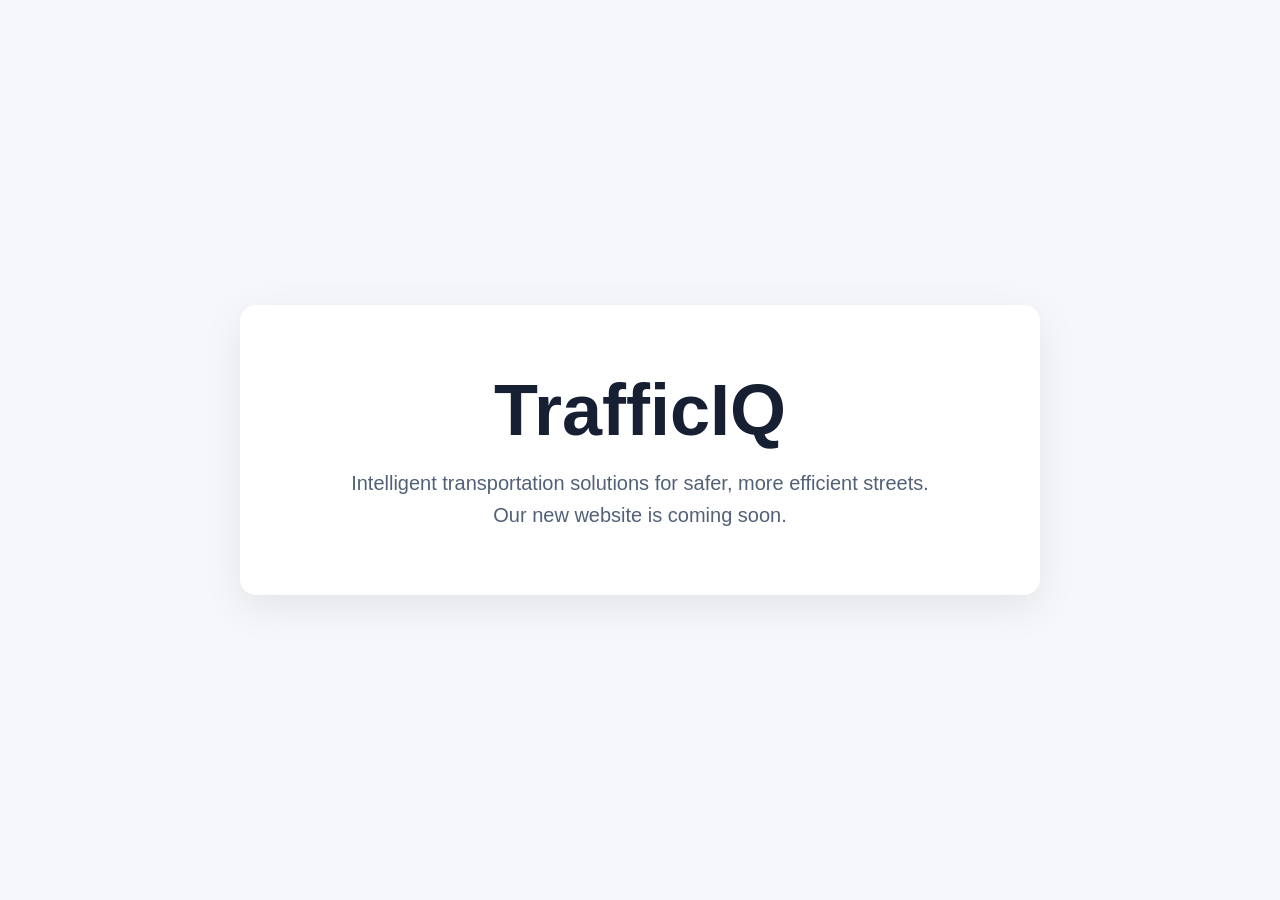
==== index.html @ e177185f "Create index.html" ====
<!DOCTYPE html>
<html lang="en">
<head>
  <meta charset="UTF-8">
  <meta name="viewport" content="width=device-width, initial-scale=1.0">

  <title>TrafficIQ</title>
  <meta
    name="description"
    content="TrafficIQ provides intelligent transportation and traffic analytics solutions."
  >

  <style>
    * {
      box-sizing: border-box;
    }

    body {
      margin: 0;
      min-height: 100vh;
      display: flex;
      align-items: center;
      justify-content: center;
      padding: 24px;
      font-family: Arial, Helvetica, sans-serif;
      background: #f5f7fa;
      color: #172033;
    }

    main {
      width: 100%;
      max-width: 800px;
      padding: 64px 40px;
      text-align: center;
      background: white;
      border-radius: 16px;
      box-shadow: 0 12px 40px rgba(0, 0, 0, 0.08);
    }

    h1 {
      margin: 0 0 16px;
      font-size: clamp(42px, 8vw, 72px);
    }

    p {
      margin: 0 auto;
      max-width: 600px;
      font-size: 20px;
      line-height: 1.6;
      color: #526078;
    }
  </style>
</head>

<body>
  <main>
    <h1>TrafficIQ</h1>
    <p>
      Intelligent transportation solutions for safer, more efficient streets.
      Our new website is coming soon.
    </p>
  </main>
</body>
</html>
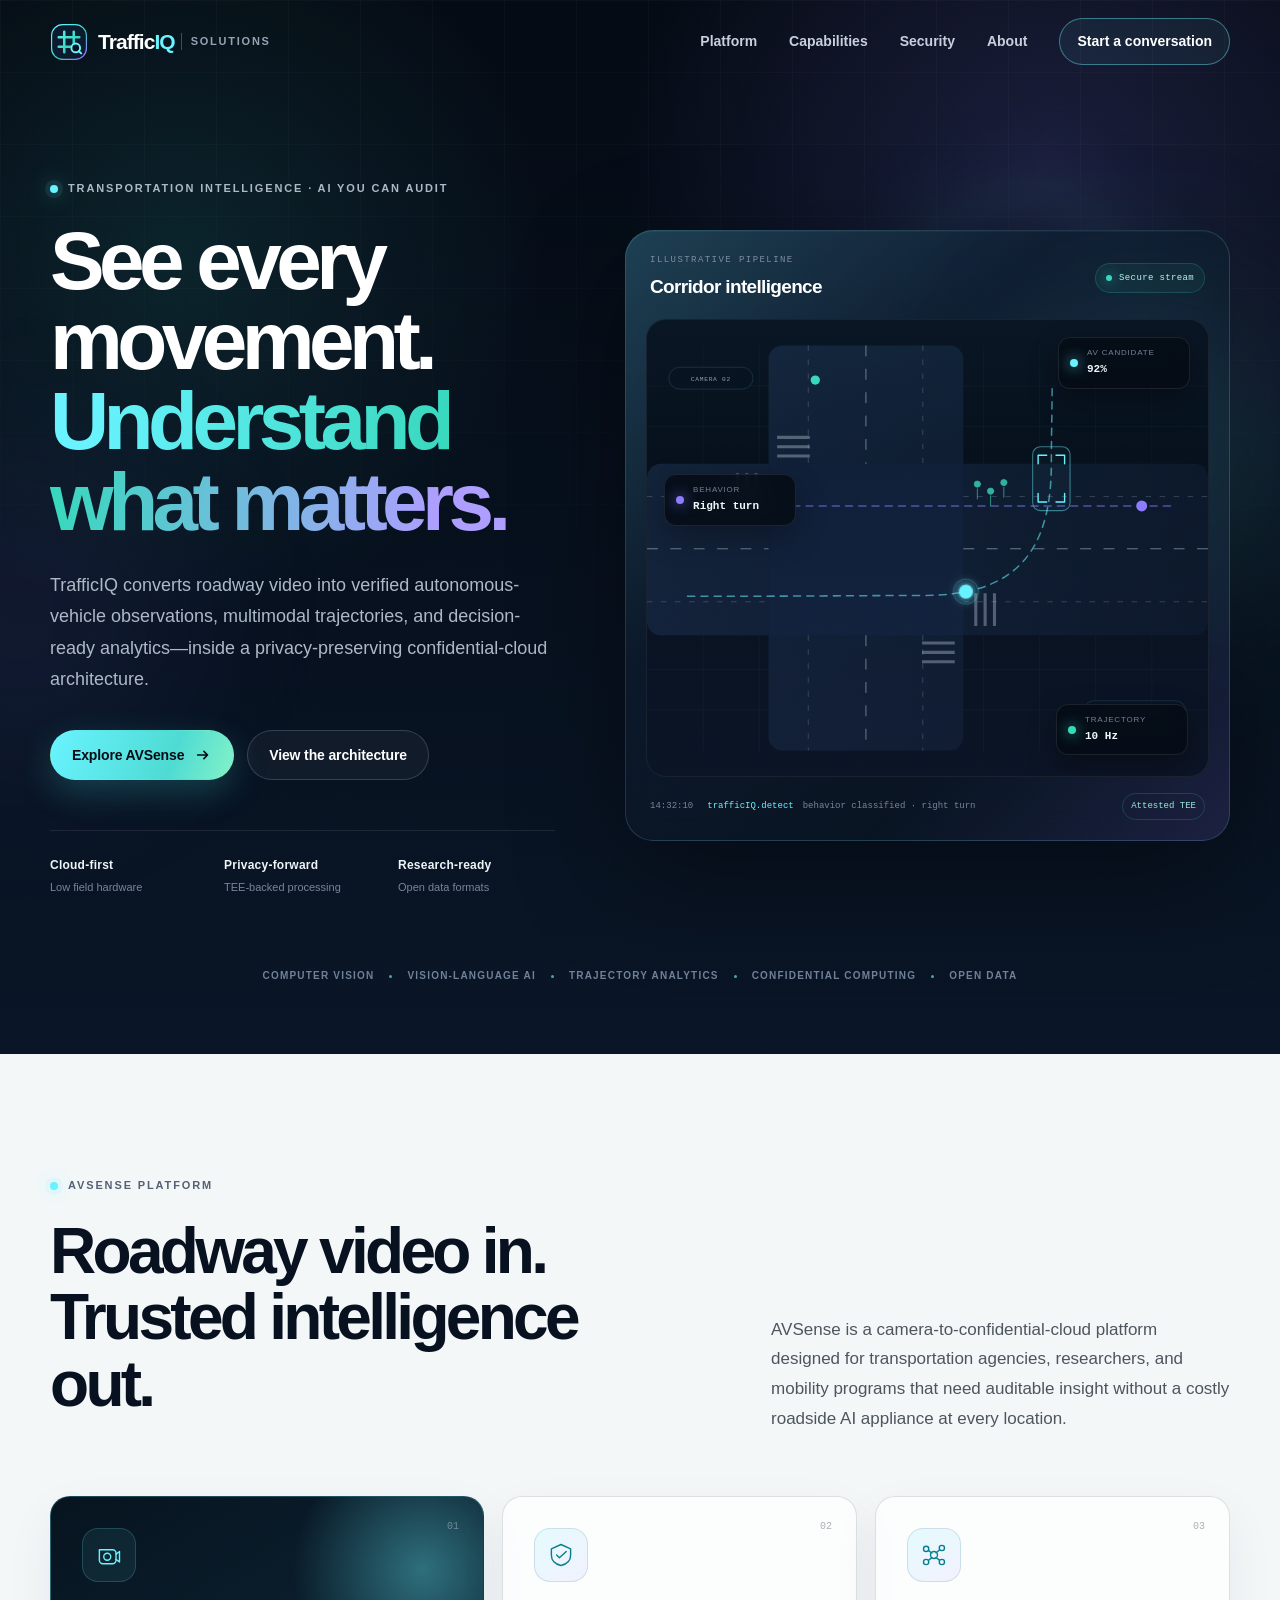
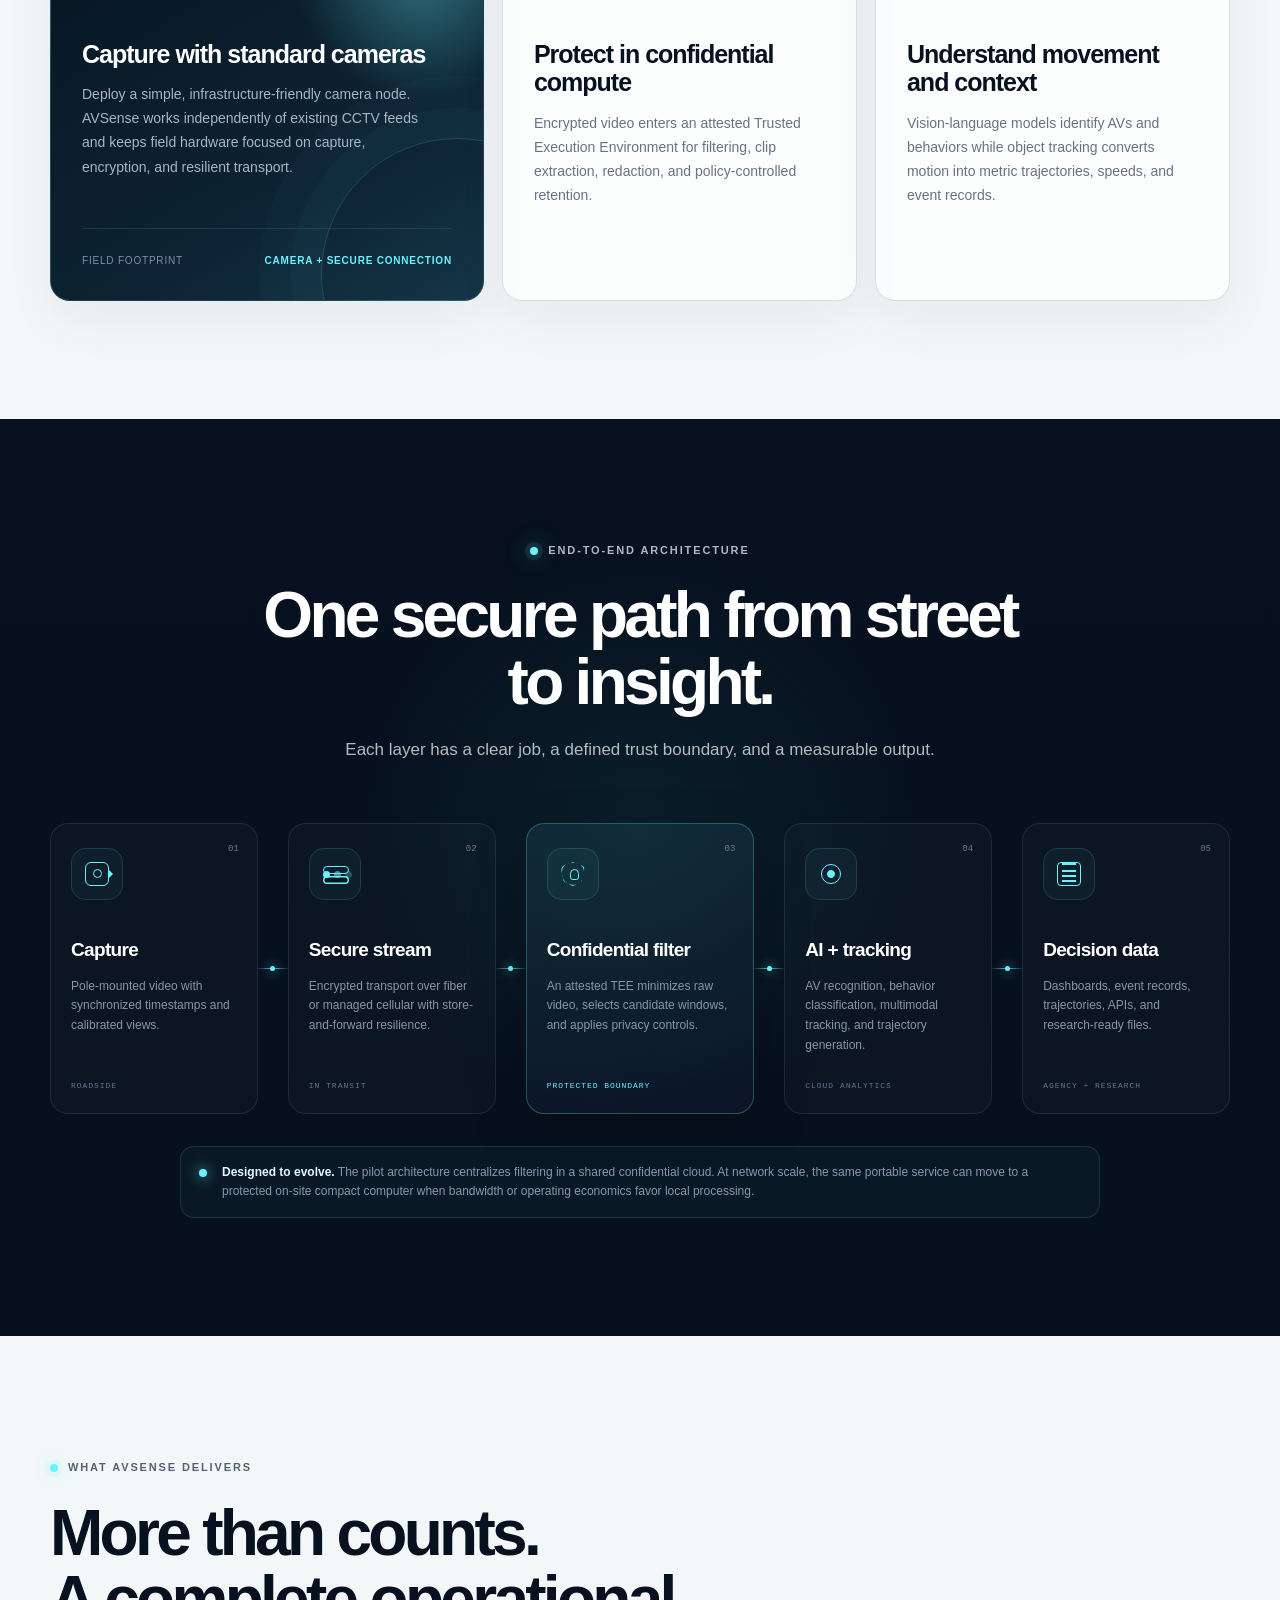
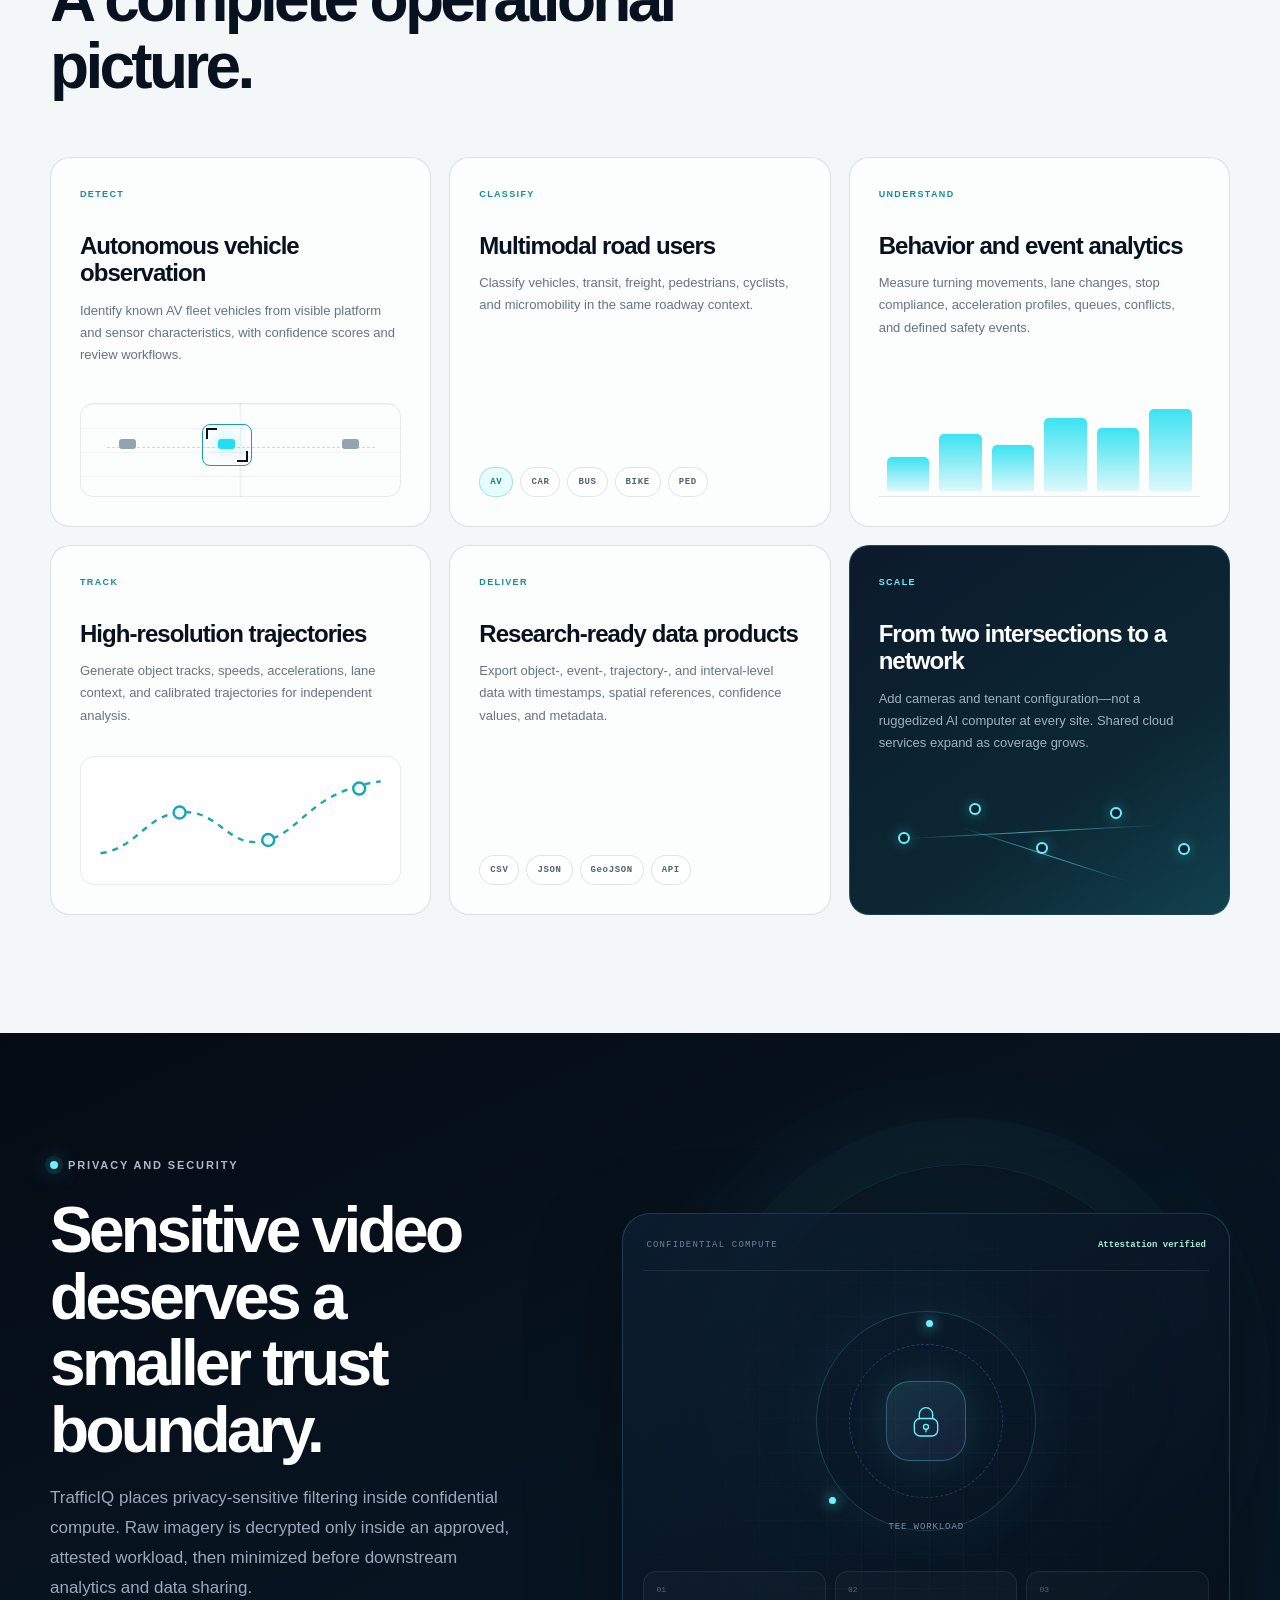
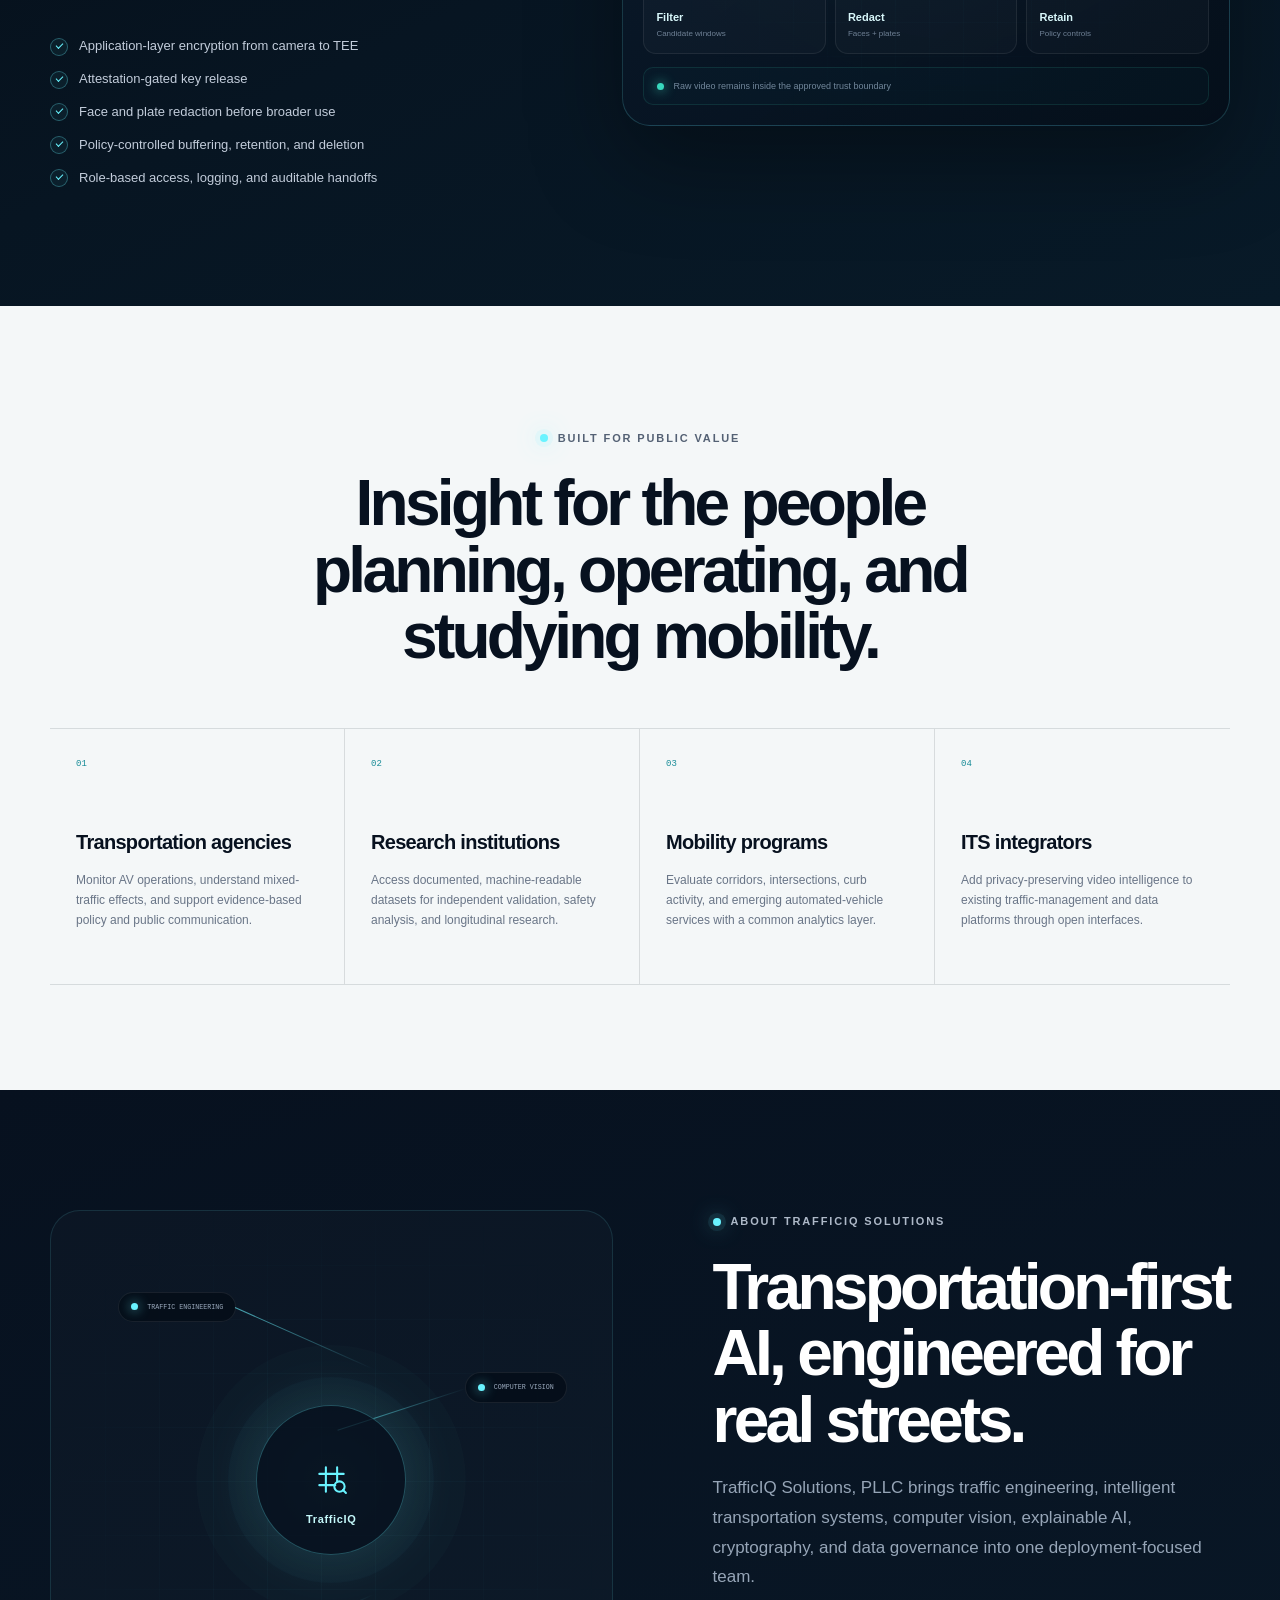
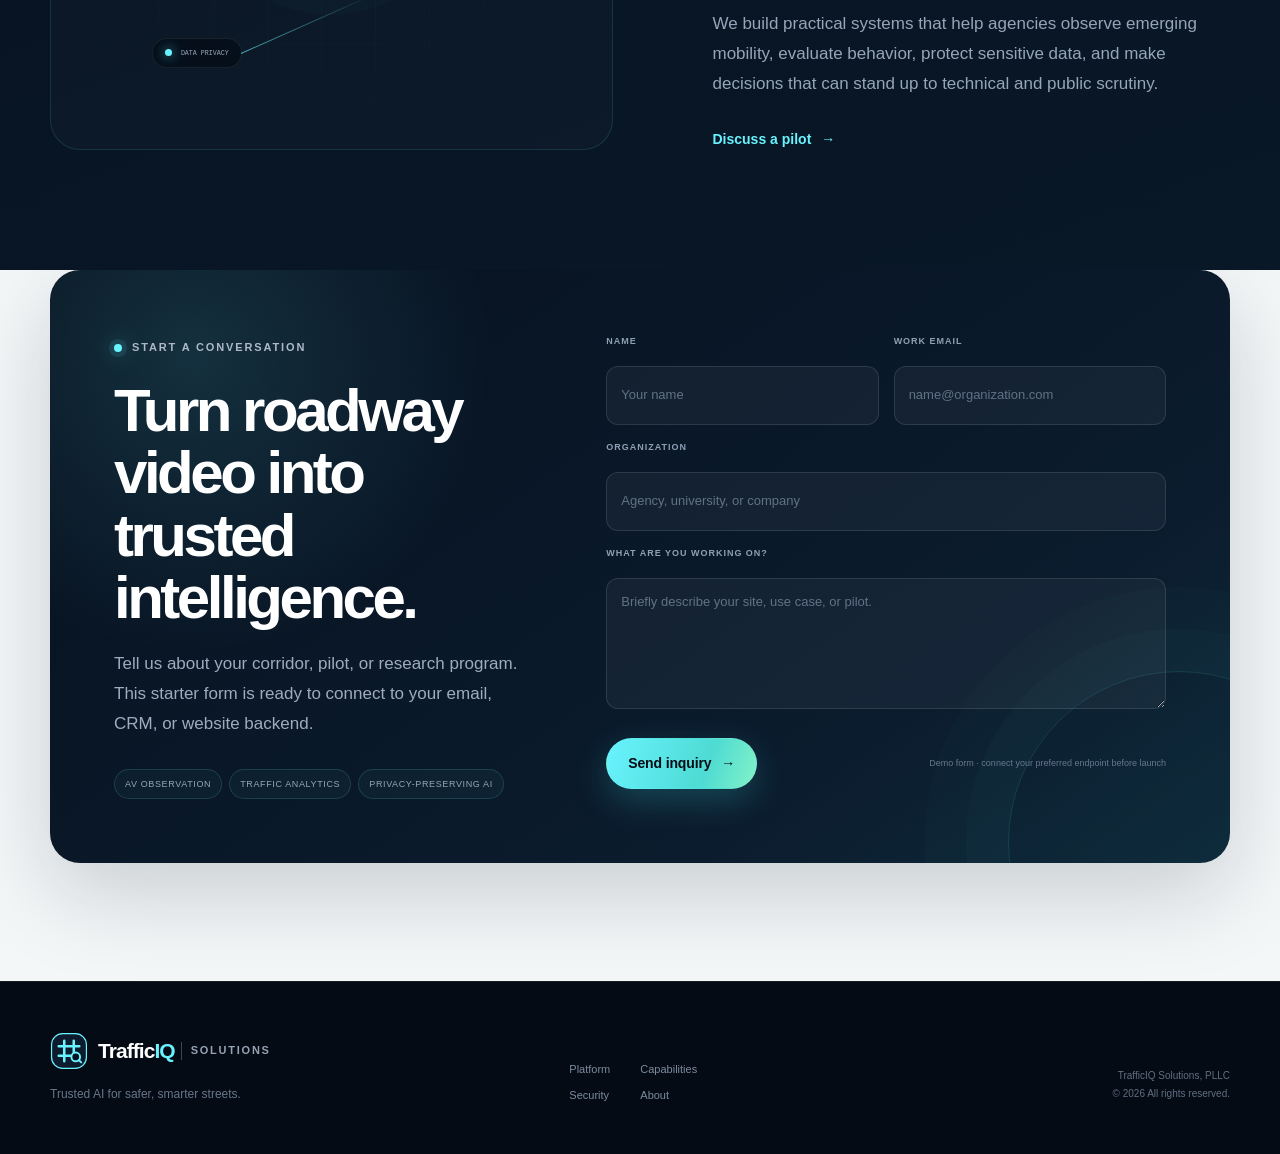
==== commit d1553abe: "Add files via upload" ====
--- a/index.html
+++ b/index.html
@@ -1,64 +1,528 @@
-<!DOCTYPE html>
+<!doctype html>
 <html lang="en">
 <head>
-  <meta charset="UTF-8">
-  <meta name="viewport" content="width=device-width, initial-scale=1.0">
-
-  <title>TrafficIQ</title>
-  <meta
-    name="description"
-    content="TrafficIQ provides intelligent transportation and traffic analytics solutions."
-  >
-
-  <style>
-    * {
-      box-sizing: border-box;
-    }
-
-    body {
-      margin: 0;
-      min-height: 100vh;
-      display: flex;
-      align-items: center;
-      justify-content: center;
-      padding: 24px;
-      font-family: Arial, Helvetica, sans-serif;
-      background: #f5f7fa;
-      color: #172033;
-    }
-
-    main {
-      width: 100%;
-      max-width: 800px;
-      padding: 64px 40px;
-      text-align: center;
-      background: white;
-      border-radius: 16px;
-      box-shadow: 0 12px 40px rgba(0, 0, 0, 0.08);
-    }
-
-    h1 {
-      margin: 0 0 16px;
-      font-size: clamp(42px, 8vw, 72px);
-    }
-
-    p {
-      margin: 0 auto;
-      max-width: 600px;
-      font-size: 20px;
-      line-height: 1.6;
-      color: #526078;
-    }
-  </style>
+  <meta charset="utf-8">
+  <meta name="viewport" content="width=device-width, initial-scale=1">
+  <meta name="theme-color" content="#07111f">
+  <meta name="description" content="TrafficIQ Solutions turns roadway video into trusted autonomous-vehicle observations, multimodal trajectories, and decision-ready traffic analytics.">
+  <title>TrafficIQ Solutions | Trusted AI for Smarter Streets</title>
+  <script>document.documentElement.classList.add("js");</script>
+  <link rel="icon" href="assets/favicon.svg" type="image/svg+xml">
+  <link rel="stylesheet" href="styles.css">
+  <script defer src="app.js"></script>
 </head>
-
 <body>
-  <main>
-    <h1>TrafficIQ</h1>
-    <p>
-      Intelligent transportation solutions for safer, more efficient streets.
-      Our new website is coming soon.
-    </p>
+  <a class="skip-link" href="#main-content">Skip to content</a>
+  <div class="page-noise" aria-hidden="true"></div>
+
+  <header class="site-header" data-header>
+    <div class="container nav-shell">
+      <a class="brand" href="#home" aria-label="TrafficIQ Solutions home">
+        <svg class="brand-mark" viewBox="0 0 48 48" role="img" aria-hidden="true">
+          <defs>
+            <linearGradient id="brand-gradient" x1="7" y1="5" x2="42" y2="43" gradientUnits="userSpaceOnUse">
+              <stop stop-color="#69F3FF"/>
+              <stop offset="0.55" stop-color="#36D8C0"/>
+              <stop offset="1" stop-color="#8D7CFF"/>
+            </linearGradient>
+          </defs>
+          <rect x="2" y="2" width="44" height="44" rx="14" fill="#0D1B2E" stroke="url(#brand-gradient)" stroke-width="1.5"/>
+          <path d="M11 18h26M11 30h17M18 11v26M30 11v15" stroke="url(#brand-gradient)" stroke-width="3.2" stroke-linecap="round"/>
+          <circle cx="32.5" cy="31.5" r="5.5" fill="#07111F" stroke="#69F3FF" stroke-width="2.5"/>
+          <path d="m36.3 35.3 3.1 3.1" stroke="#69F3FF" stroke-width="2.5" stroke-linecap="round"/>
+        </svg>
+        <span class="brand-type">Traffic<span>IQ</span></span>
+        <span class="brand-suffix">Solutions</span>
+      </a>
+
+      <button class="nav-toggle" type="button" aria-label="Open navigation" aria-expanded="false" aria-controls="primary-navigation" data-nav-toggle>
+        <span></span><span></span>
+      </button>
+
+      <nav class="primary-nav" id="primary-navigation" aria-label="Primary navigation" data-nav>
+        <a href="#platform">Platform</a>
+        <a href="#capabilities">Capabilities</a>
+        <a href="#security">Security</a>
+        <a href="#about">About</a>
+        <a class="nav-cta" href="#contact">Start a conversation</a>
+      </nav>
+    </div>
+  </header>
+
+  <main id="main-content">
+    <section class="hero section" id="home">
+      <div class="hero-orb hero-orb-one" aria-hidden="true"></div>
+      <div class="hero-orb hero-orb-two" aria-hidden="true"></div>
+      <div class="container hero-grid">
+        <div class="hero-copy reveal">
+          <div class="eyebrow"><span class="eyebrow-dot"></span> Transportation intelligence · AI you can audit</div>
+          <h1>See every movement.<br><span>Understand what matters.</span></h1>
+          <p class="hero-lede">TrafficIQ converts roadway video into verified autonomous-vehicle observations, multimodal trajectories, and decision-ready analytics—inside a privacy-preserving confidential-cloud architecture.</p>
+          <div class="hero-actions">
+            <a class="button button-primary" href="#platform">
+              Explore AVSense
+              <svg viewBox="0 0 20 20" aria-hidden="true"><path d="M4 10h11M11 6l4 4-4 4"/></svg>
+            </a>
+            <a class="button button-secondary" href="#architecture">View the architecture</a>
+          </div>
+          <div class="hero-proof" aria-label="Platform attributes">
+            <div><strong>Cloud-first</strong><span>Low field hardware</span></div>
+            <div><strong>Privacy-forward</strong><span>TEE-backed processing</span></div>
+            <div><strong>Research-ready</strong><span>Open data formats</span></div>
+          </div>
+        </div>
+
+        <div class="intelligence-panel reveal" aria-label="Illustrative TrafficIQ roadway intelligence visualization">
+          <div class="panel-header">
+            <div>
+              <span class="panel-kicker">Illustrative pipeline</span>
+              <h2>Corridor intelligence</h2>
+            </div>
+            <div class="live-status"><span></span> Secure stream</div>
+          </div>
+
+          <div class="traffic-viewport">
+            <svg class="traffic-map" viewBox="0 0 720 520" role="img" aria-labelledby="traffic-map-title traffic-map-desc">
+              <title id="traffic-map-title">Stylized intersection with detected road users and data paths</title>
+              <desc id="traffic-map-desc">An animated illustration of vehicles and pedestrians moving through an intersection while TrafficIQ produces detections, trajectories, and events.</desc>
+              <defs>
+                <linearGradient id="road-glow" x1="85" y1="60" x2="630" y2="470" gradientUnits="userSpaceOnUse">
+                  <stop stop-color="#12233A"/>
+                  <stop offset="1" stop-color="#0B1728"/>
+                </linearGradient>
+                <linearGradient id="trace-gradient" x1="0" y1="0" x2="1" y2="0">
+                  <stop stop-color="#6AF2FF" stop-opacity="0"/>
+                  <stop offset="0.5" stop-color="#6AF2FF"/>
+                  <stop offset="1" stop-color="#8C7AFF" stop-opacity="0"/>
+                </linearGradient>
+                <filter id="soft-glow" x="-80%" y="-80%" width="260%" height="260%">
+                  <feGaussianBlur stdDeviation="6" result="blur"/>
+                  <feMerge><feMergeNode in="blur"/><feMergeNode in="SourceGraphic"/></feMerge>
+                </filter>
+                <path id="route-av" d="M52 322 C210 322 260 321 354 321 C470 321 519 269 519 151 C519 112 520 87 520 49"/>
+                <path id="route-car" d="M672 206 C545 206 444 206 355 206 C247 206 178 206 53 206"/>
+                <path id="route-bike" d="M216 487 C216 381 216 313 216 237 C216 161 216 111 216 35"/>
+              </defs>
+
+              <g class="map-grid" opacity="0.38">
+                <path d="M0 52H720M0 104H720M0 156H720M0 208H720M0 260H720M0 312H720M0 364H720M0 416H720M0 468H720"/>
+                <path d="M72 0V520M144 0V520M216 0V520M288 0V520M360 0V520M432 0V520M504 0V520M576 0V520M648 0V520"/>
+              </g>
+
+              <rect x="0" y="152" width="720" height="220" rx="18" fill="url(#road-glow)"/>
+              <rect x="156" y="0" width="250" height="520" rx="18" fill="url(#road-glow)"/>
+              <rect x="156" y="152" width="250" height="220" fill="#102039"/>
+
+              <g class="lane-lines">
+                <path d="M0 261H156M406 261H720"/>
+                <path d="M281 0V152M281 372V520"/>
+                <path d="M0 194H156M406 194H720" class="secondary"/>
+                <path d="M0 329H156M406 329H720" class="secondary"/>
+                <path d="M207 0V152M207 372V520" class="secondary"/>
+                <path d="M354 0V152M354 372V520" class="secondary"/>
+              </g>
+
+              <g class="crosswalk" opacity="0.78">
+                <path d="M116 164v42M128 164v42M140 164v42"/>
+                <path d="M422 318v42M434 318v42M446 318v42"/>
+                <path d="M167 118h42M167 130h42M167 142h42"/>
+                <path d="M353 382h42M353 394h42M353 406h42"/>
+              </g>
+
+              <g class="context-labels">
+                <g transform="translate(28 28)"><rect width="108" height="28" rx="14"/><text x="54" y="18" text-anchor="middle">CAMERA 02</text></g>
+                <g transform="translate(560 456)"><rect width="132" height="28" rx="14"/><text x="66" y="18" text-anchor="middle">TEE VERIFIED</text></g>
+              </g>
+
+              <path class="trajectory trajectory-one" d="M52 322 C210 322 260 321 354 321 C470 321 519 269 519 151 C519 112 520 87 520 49"/>
+              <path class="trajectory trajectory-two" d="M672 206 C545 206 444 206 355 206 C247 206 178 206 53 206"/>
+
+              <g class="detection-pulse" transform="translate(495 130)">
+                <rect x="0" y="0" width="48" height="82" rx="10"/>
+                <path d="M7 11h11M7 11v11M41 11H30M41 11v11M7 71h11M7 71V60M41 71H30M41 71V60"/>
+              </g>
+
+              <g class="moving-object object-av" filter="url(#soft-glow)">
+                <circle r="9" fill="#69F3FF"/>
+                <circle r="16" fill="none" stroke="#69F3FF" stroke-opacity="0.35"/>
+                <animateMotion dur="8s" repeatCount="indefinite" rotate="auto">
+                  <mpath href="#route-av"/>
+                </animateMotion>
+              </g>
+
+              <g class="moving-object object-car">
+                <circle r="7" fill="#8D7CFF"/>
+                <animateMotion dur="7s" begin="-3.2s" repeatCount="indefinite" rotate="auto">
+                  <mpath href="#route-car"/>
+                </animateMotion>
+              </g>
+
+              <g class="moving-object object-bike">
+                <circle r="6" fill="#38D8BD"/>
+                <animateMotion dur="9s" begin="-4.6s" repeatCount="indefinite" rotate="auto">
+                  <mpath href="#route-bike"/>
+                </animateMotion>
+              </g>
+
+              <g class="pedestrian-cluster" transform="translate(424 178)">
+                <circle cx="0" cy="0" r="4"/><circle cx="17" cy="9" r="4"/><circle cx="34" cy="-2" r="4"/>
+                <path d="M0 6v13M17 15v13M34 4v13"/>
+              </g>
+            </svg>
+
+            <div class="metric-chip metric-chip-one">
+              <span class="metric-icon metric-cyan"></span>
+              <div><small>AV candidate</small><strong data-confidence>94%</strong></div>
+            </div>
+            <div class="metric-chip metric-chip-two">
+              <span class="metric-icon metric-violet"></span>
+              <div><small>Behavior</small><strong data-behavior>Right turn</strong></div>
+            </div>
+            <div class="metric-chip metric-chip-three">
+              <span class="metric-icon metric-green"></span>
+              <div><small>Trajectory</small><strong>10 Hz</strong></div>
+            </div>
+          </div>
+
+          <div class="event-console" aria-live="polite">
+            <div class="event-time" data-event-time>14:32:08</div>
+            <div class="event-line"><span class="event-command">trafficIQ.detect</span><span data-event-copy>candidate AV · confidence 0.94</span></div>
+            <div class="event-badge">Attested TEE</div>
+          </div>
+        </div>
+      </div>
+
+      <div class="container signal-row reveal" aria-label="Key TrafficIQ technology areas">
+        <span>Computer vision</span><i></i><span>Vision-language AI</span><i></i><span>Trajectory analytics</span><i></i><span>Confidential computing</span><i></i><span>Open data</span>
+      </div>
+    </section>
+
+    <section class="section section-light" id="platform">
+      <div class="container">
+        <div class="section-heading split-heading reveal">
+          <div>
+            <div class="eyebrow eyebrow-dark"><span class="eyebrow-dot"></span> AVSense platform</div>
+            <h2>Roadway video in.<br>Trusted intelligence out.</h2>
+          </div>
+          <p>AVSense is a camera-to-confidential-cloud platform designed for transportation agencies, researchers, and mobility programs that need auditable insight without a costly roadside AI appliance at every location.</p>
+        </div>
+
+        <div class="platform-grid">
+          <article class="feature-card feature-card-large reveal">
+            <div class="card-index">01</div>
+            <div class="feature-icon">
+              <svg viewBox="0 0 32 32" aria-hidden="true"><path d="M5 10h15a4 4 0 0 1 4 4v8a4 4 0 0 1-4 4H9a4 4 0 0 1-4-4V10Z"/><path d="m24 15 4-3v12l-4-3"/><circle cx="14" cy="18" r="4"/></svg>
+            </div>
+            <h3>Capture with standard cameras</h3>
+            <p>Deploy a simple, infrastructure-friendly camera node. AVSense works independently of existing CCTV feeds and keeps field hardware focused on capture, encryption, and resilient transport.</p>
+            <div class="mini-spec"><span>Field footprint</span><strong>Camera + secure connection</strong></div>
+          </article>
+
+          <article class="feature-card reveal">
+            <div class="card-index">02</div>
+            <div class="feature-icon">
+              <svg viewBox="0 0 32 32" aria-hidden="true"><path d="M16 4 5 9v7c0 6.5 4.4 10.5 11 12 6.6-1.5 11-5.5 11-12V9L16 4Z"/><path d="m11 16 3.2 3.2L22 12"/></svg>
+            </div>
+            <h3>Protect in confidential compute</h3>
+            <p>Encrypted video enters an attested Trusted Execution Environment for filtering, clip extraction, redaction, and policy-controlled retention.</p>
+          </article>
+
+          <article class="feature-card reveal">
+            <div class="card-index">03</div>
+            <div class="feature-icon">
+              <svg viewBox="0 0 32 32" aria-hidden="true"><circle cx="16" cy="16" r="4"/><circle cx="7" cy="9" r="3"/><circle cx="25" cy="8" r="3"/><circle cx="25" cy="24" r="3"/><circle cx="7" cy="24" r="3"/><path d="m9.5 10.7 4 3M22.3 10.2l-4 3.2M9.8 22l3.8-3M22.2 21.9l-4-3"/></svg>
+            </div>
+            <h3>Understand movement and context</h3>
+            <p>Vision-language models identify AVs and behaviors while object tracking converts motion into metric trajectories, speeds, and event records.</p>
+          </article>
+        </div>
+      </div>
+    </section>
+
+    <section class="section architecture-section" id="architecture">
+      <div class="container">
+        <div class="section-heading centered reveal">
+          <div class="eyebrow"><span class="eyebrow-dot"></span> End-to-end architecture</div>
+          <h2>One secure path from street to insight.</h2>
+          <p>Each layer has a clear job, a defined trust boundary, and a measurable output.</p>
+        </div>
+
+        <div class="architecture-flow reveal">
+          <article class="flow-step">
+            <div class="flow-number">01</div>
+            <div class="flow-symbol"><span class="camera-symbol"></span></div>
+            <h3>Capture</h3>
+            <p>Pole-mounted video with synchronized timestamps and calibrated views.</p>
+            <span class="flow-tag">Roadside</span>
+          </article>
+          <div class="flow-connector" aria-hidden="true"><span></span></div>
+          <article class="flow-step">
+            <div class="flow-number">02</div>
+            <div class="flow-symbol"><span class="stream-symbol"></span></div>
+            <h3>Secure stream</h3>
+            <p>Encrypted transport over fiber or managed cellular with store-and-forward resilience.</p>
+            <span class="flow-tag">In transit</span>
+          </article>
+          <div class="flow-connector" aria-hidden="true"><span></span></div>
+          <article class="flow-step flow-step-accent">
+            <div class="flow-number">03</div>
+            <div class="flow-symbol"><span class="shield-symbol"></span></div>
+            <h3>Confidential filter</h3>
+            <p>An attested TEE minimizes raw video, selects candidate windows, and applies privacy controls.</p>
+            <span class="flow-tag">Protected boundary</span>
+          </article>
+          <div class="flow-connector" aria-hidden="true"><span></span></div>
+          <article class="flow-step">
+            <div class="flow-number">04</div>
+            <div class="flow-symbol"><span class="ai-symbol"></span></div>
+            <h3>AI + tracking</h3>
+            <p>AV recognition, behavior classification, multimodal tracking, and trajectory generation.</p>
+            <span class="flow-tag">Cloud analytics</span>
+          </article>
+          <div class="flow-connector" aria-hidden="true"><span></span></div>
+          <article class="flow-step">
+            <div class="flow-number">05</div>
+            <div class="flow-symbol"><span class="data-symbol"></span></div>
+            <h3>Decision data</h3>
+            <p>Dashboards, event records, trajectories, APIs, and research-ready files.</p>
+            <span class="flow-tag">Agency + research</span>
+          </article>
+        </div>
+
+        <div class="architecture-note reveal">
+          <span class="note-pulse"></span>
+          <p><strong>Designed to evolve.</strong> The pilot architecture centralizes filtering in a shared confidential cloud. At network scale, the same portable service can move to a protected on-site compact computer when bandwidth or operating economics favor local processing.</p>
+        </div>
+      </div>
+    </section>
+
+    <section class="section section-light" id="capabilities">
+      <div class="container">
+        <div class="section-heading reveal">
+          <div class="eyebrow eyebrow-dark"><span class="eyebrow-dot"></span> What AVSense delivers</div>
+          <h2>More than counts.<br>A complete operational picture.</h2>
+        </div>
+
+        <div class="capability-grid">
+          <article class="capability-card reveal">
+            <span class="capability-kicker">Detect</span>
+            <h3>Autonomous vehicle observation</h3>
+            <p>Identify known AV fleet vehicles from visible platform and sensor characteristics, with confidence scores and review workflows.</p>
+            <div class="capability-visual visual-detect" aria-hidden="true">
+              <span></span><span></span><span></span><i></i>
+            </div>
+          </article>
+
+          <article class="capability-card reveal">
+            <span class="capability-kicker">Classify</span>
+            <h3>Multimodal road users</h3>
+            <p>Classify vehicles, transit, freight, pedestrians, cyclists, and micromobility in the same roadway context.</p>
+            <div class="class-chips" aria-hidden="true">
+              <span>AV</span><span>CAR</span><span>BUS</span><span>BIKE</span><span>PED</span>
+            </div>
+          </article>
+
+          <article class="capability-card reveal">
+            <span class="capability-kicker">Understand</span>
+            <h3>Behavior and event analytics</h3>
+            <p>Measure turning movements, lane changes, stop compliance, acceleration profiles, queues, conflicts, and defined safety events.</p>
+            <div class="behavior-chart" aria-hidden="true">
+              <span style="--h:38%"></span><span style="--h:64%"></span><span style="--h:51%"></span><span style="--h:82%"></span><span style="--h:70%"></span><span style="--h:92%"></span>
+            </div>
+          </article>
+
+          <article class="capability-card reveal">
+            <span class="capability-kicker">Track</span>
+            <h3>High-resolution trajectories</h3>
+            <p>Generate object tracks, speeds, accelerations, lane context, and calibrated trajectories for independent analysis.</p>
+            <div class="trajectory-card" aria-hidden="true">
+              <svg viewBox="0 0 250 90"><path d="M8 72c30-4 37-31 66-34 34-4 40 33 74 23 28-8 36-41 94-49"/><circle cx="74" cy="38" r="5"/><circle cx="148" cy="61" r="5"/><circle cx="224" cy="18" r="5"/></svg>
+            </div>
+          </article>
+
+          <article class="capability-card reveal">
+            <span class="capability-kicker">Deliver</span>
+            <h3>Research-ready data products</h3>
+            <p>Export object-, event-, trajectory-, and interval-level data with timestamps, spatial references, confidence values, and metadata.</p>
+            <div class="format-row" aria-label="Supported data formats">
+              <span>CSV</span><span>JSON</span><span>GeoJSON</span><span>API</span>
+            </div>
+          </article>
+
+          <article class="capability-card capability-card-gradient reveal">
+            <span class="capability-kicker">Scale</span>
+            <h3>From two intersections to a network</h3>
+            <p>Add cameras and tenant configuration—not a ruggedized AI computer at every site. Shared cloud services expand as coverage grows.</p>
+            <div class="scale-nodes" aria-hidden="true">
+              <span></span><span></span><span></span><span></span><span></span><i></i><b></b>
+            </div>
+          </article>
+        </div>
+      </div>
+    </section>
+
+    <section class="section security-section" id="security">
+      <div class="security-glow" aria-hidden="true"></div>
+      <div class="container security-grid">
+        <div class="security-copy reveal">
+          <div class="eyebrow"><span class="eyebrow-dot"></span> Privacy and security</div>
+          <h2>Sensitive video deserves a smaller trust boundary.</h2>
+          <p>TrafficIQ places privacy-sensitive filtering inside confidential compute. Raw imagery is decrypted only inside an approved, attested workload, then minimized before downstream analytics and data sharing.</p>
+          <ul class="check-list">
+            <li><span></span>Application-layer encryption from camera to TEE</li>
+            <li><span></span>Attestation-gated key release</li>
+            <li><span></span>Face and plate redaction before broader use</li>
+            <li><span></span>Policy-controlled buffering, retention, and deletion</li>
+            <li><span></span>Role-based access, logging, and auditable handoffs</li>
+          </ul>
+        </div>
+
+        <div class="trust-boundary reveal" aria-label="Confidential computing trust boundary diagram">
+          <div class="boundary-header">
+            <span>CONFIDENTIAL COMPUTE</span>
+            <strong>Attestation verified</strong>
+          </div>
+          <div class="boundary-core">
+            <div class="core-ring ring-one"></div>
+            <div class="core-ring ring-two"></div>
+            <div class="core-lock">
+              <svg viewBox="0 0 48 48" aria-hidden="true"><rect x="10" y="21" width="28" height="21" rx="7"/><path d="M16 21v-5a8 8 0 0 1 16 0v5"/><circle cx="24" cy="31" r="3"/><path d="M24 34v3"/></svg>
+            </div>
+            <span class="core-label">TEE workload</span>
+          </div>
+          <div class="boundary-modules">
+            <div><span>01</span><strong>Filter</strong><small>Candidate windows</small></div>
+            <div><span>02</span><strong>Redact</strong><small>Faces + plates</small></div>
+            <div><span>03</span><strong>Retain</strong><small>Policy controls</small></div>
+          </div>
+          <div class="boundary-footer">
+            <span class="shield-dot"></span>
+            Raw video remains inside the approved trust boundary
+          </div>
+        </div>
+      </div>
+    </section>
+
+    <section class="section section-light use-cases-section">
+      <div class="container">
+        <div class="section-heading centered reveal">
+          <div class="eyebrow eyebrow-dark"><span class="eyebrow-dot"></span> Built for public value</div>
+          <h2>Insight for the people planning, operating, and studying mobility.</h2>
+        </div>
+
+        <div class="use-case-grid">
+          <article class="use-case reveal">
+            <span>01</span>
+            <h3>Transportation agencies</h3>
+            <p>Monitor AV operations, understand mixed-traffic effects, and support evidence-based policy and public communication.</p>
+          </article>
+          <article class="use-case reveal">
+            <span>02</span>
+            <h3>Research institutions</h3>
+            <p>Access documented, machine-readable datasets for independent validation, safety analysis, and longitudinal research.</p>
+          </article>
+          <article class="use-case reveal">
+            <span>03</span>
+            <h3>Mobility programs</h3>
+            <p>Evaluate corridors, intersections, curb activity, and emerging automated-vehicle services with a common analytics layer.</p>
+          </article>
+          <article class="use-case reveal">
+            <span>04</span>
+            <h3>ITS integrators</h3>
+            <p>Add privacy-preserving video intelligence to existing traffic-management and data platforms through open interfaces.</p>
+          </article>
+        </div>
+      </div>
+    </section>
+
+    <section class="section about-section" id="about">
+      <div class="container about-grid">
+        <div class="about-visual reveal" aria-hidden="true">
+          <div class="about-grid-lines"></div>
+          <div class="about-node node-one"><span></span><small>Traffic engineering</small></div>
+          <div class="about-node node-two"><span></span><small>Computer vision</small></div>
+          <div class="about-node node-three"><span></span><small>Data privacy</small></div>
+          <div class="about-center">
+            <svg viewBox="0 0 48 48"><path d="M11 18h26M11 30h17M18 11v26M30 11v15"/><circle cx="32.5" cy="31.5" r="5.5"/><path d="m36.3 35.3 3.1 3.1"/></svg>
+            <strong>TrafficIQ</strong>
+          </div>
+        </div>
+
+        <div class="about-copy reveal">
+          <div class="eyebrow"><span class="eyebrow-dot"></span> About TrafficIQ Solutions</div>
+          <h2>Transportation-first AI, engineered for real streets.</h2>
+          <p>TrafficIQ Solutions, PLLC brings traffic engineering, intelligent transportation systems, computer vision, explainable AI, cryptography, and data governance into one deployment-focused team.</p>
+          <p>We build practical systems that help agencies observe emerging mobility, evaluate behavior, protect sensitive data, and make decisions that can stand up to technical and public scrutiny.</p>
+          <a class="text-link" href="#contact">Discuss a pilot <span>→</span></a>
+        </div>
+      </div>
+    </section>
+
+    <section class="section contact-section" id="contact">
+      <div class="container contact-shell reveal">
+        <div class="contact-copy">
+          <div class="eyebrow"><span class="eyebrow-dot"></span> Start a conversation</div>
+          <h2>Turn roadway video into trusted intelligence.</h2>
+          <p>Tell us about your corridor, pilot, or research program. This starter form is ready to connect to your email, CRM, or website backend.</p>
+          <div class="contact-points">
+            <span>AV observation</span><span>Traffic analytics</span><span>Privacy-preserving AI</span>
+          </div>
+        </div>
+
+        <form class="contact-form" data-contact-form>
+          <div class="field-row">
+            <label>
+              <span>Name</span>
+              <input type="text" name="name" autocomplete="name" placeholder="Your name" required>
+            </label>
+            <label>
+              <span>Work email</span>
+              <input type="email" name="email" autocomplete="email" placeholder="name@organization.com" required>
+            </label>
+          </div>
+          <label>
+            <span>Organization</span>
+            <input type="text" name="organization" autocomplete="organization" placeholder="Agency, university, or company">
+          </label>
+          <label>
+            <span>What are you working on?</span>
+            <textarea name="message" rows="4" placeholder="Briefly describe your site, use case, or pilot." required></textarea>
+          </label>
+          <div class="form-footer">
+            <button class="button button-primary" type="submit">Send inquiry <span>→</span></button>
+            <p data-form-status aria-live="polite">Demo form · connect your preferred endpoint before launch</p>
+          </div>
+        </form>
+      </div>
+    </section>
   </main>
+
+  <footer class="site-footer">
+    <div class="container footer-grid">
+      <div>
+        <a class="brand footer-brand" href="#home" aria-label="TrafficIQ Solutions home">
+          <svg class="brand-mark" viewBox="0 0 48 48" aria-hidden="true">
+            <rect x="2" y="2" width="44" height="44" rx="14" fill="#0D1B2E" stroke="#69F3FF" stroke-width="1.5"/>
+            <path d="M11 18h26M11 30h17M18 11v26M30 11v15" stroke="#69F3FF" stroke-width="3.2" stroke-linecap="round"/>
+            <circle cx="32.5" cy="31.5" r="5.5" fill="#07111F" stroke="#69F3FF" stroke-width="2.5"/>
+            <path d="m36.3 35.3 3.1 3.1" stroke="#69F3FF" stroke-width="2.5" stroke-linecap="round"/>
+          </svg>
+          <span class="brand-type">Traffic<span>IQ</span></span>
+          <span class="brand-suffix">Solutions</span>
+        </a>
+        <p>Trusted AI for safer, smarter streets.</p>
+      </div>
+      <nav aria-label="Footer navigation">
+        <a href="#platform">Platform</a>
+        <a href="#capabilities">Capabilities</a>
+        <a href="#security">Security</a>
+        <a href="#about">About</a>
+      </nav>
+      <div class="footer-meta">
+        <p>TrafficIQ Solutions, PLLC</p>
+        <p>© <span data-year></span> All rights reserved.</p>
+      </div>
+    </div>
+  </footer>
 </body>
 </html>
--- a/styles.css
+++ b/styles.css
@@ -0,0 +1,2448 @@
+:root {
+  --ink-950: #050b14;
+  --ink-900: #07111f;
+  --ink-850: #0a1627;
+  --ink-800: #0d1b2e;
+  --ink-700: #14243a;
+  --slate-600: #526176;
+  --slate-500: #718096;
+  --slate-400: #96a3b5;
+  --slate-300: #bcc6d2;
+  --paper: #f4f7f8;
+  --white: #ffffff;
+  --cyan: #69f3ff;
+  --cyan-strong: #21dff0;
+  --teal: #38d8bd;
+  --violet: #8d7cff;
+  --lime: #b8ff73;
+  --line-dark: rgba(255, 255, 255, 0.1);
+  --line-light: rgba(7, 17, 31, 0.12);
+  --shadow: 0 24px 80px rgba(0, 0, 0, 0.22);
+  --radius-sm: 12px;
+  --radius-md: 20px;
+  --radius-lg: 30px;
+  --container: min(1180px, calc(100vw - 40px));
+  --header-height: 84px;
+}
+
+* {
+  box-sizing: border-box;
+}
+
+html {
+  scroll-behavior: smooth;
+  scroll-padding-top: 110px;
+}
+
+body {
+  margin: 0;
+  min-width: 320px;
+  background: var(--ink-900);
+  color: var(--white);
+  font-family: Inter, ui-sans-serif, -apple-system, BlinkMacSystemFont, "Segoe UI", sans-serif;
+  line-height: 1.6;
+  text-rendering: optimizeLegibility;
+  -webkit-font-smoothing: antialiased;
+}
+
+body.nav-open {
+  overflow: hidden;
+}
+
+::selection {
+  background: rgba(105, 243, 255, 0.28);
+  color: var(--white);
+}
+
+img,
+svg {
+  display: block;
+  max-width: 100%;
+}
+
+button,
+input,
+textarea {
+  font: inherit;
+}
+
+a {
+  color: inherit;
+  text-decoration: none;
+}
+
+p,
+h1,
+h2,
+h3 {
+  margin-top: 0;
+}
+
+.skip-link {
+  position: fixed;
+  top: 12px;
+  left: 12px;
+  z-index: 1000;
+  transform: translateY(-150%);
+  border-radius: 8px;
+  background: var(--cyan);
+  color: var(--ink-950);
+  padding: 10px 14px;
+  font-weight: 800;
+  transition: transform 0.2s ease;
+}
+
+.skip-link:focus {
+  transform: translateY(0);
+}
+
+.page-noise {
+  position: fixed;
+  inset: 0;
+  z-index: 50;
+  pointer-events: none;
+  opacity: 0.035;
+  background-image: url("data:image/svg+xml,%3Csvg viewBox='0 0 180 180' xmlns='http://www.w3.org/2000/svg'%3E%3Cfilter id='n'%3E%3CfeTurbulence type='fractalNoise' baseFrequency='.92' numOctaves='3' stitchTiles='stitch'/%3E%3C/filter%3E%3Crect width='100%25' height='100%25' filter='url(%23n)' opacity='.7'/%3E%3C/svg%3E");
+  mix-blend-mode: soft-light;
+}
+
+.container {
+  width: var(--container);
+  margin-inline: auto;
+}
+
+.section {
+  position: relative;
+  padding: 118px 0;
+  overflow: clip;
+}
+
+.section-light {
+  background: var(--paper);
+  color: var(--ink-900);
+}
+
+.site-header {
+  position: fixed;
+  inset: 0 0 auto;
+  z-index: 100;
+  height: var(--header-height);
+  border-bottom: 1px solid transparent;
+  transition: background 0.3s ease, border-color 0.3s ease, box-shadow 0.3s ease;
+}
+
+.site-header.is-scrolled {
+  background: rgba(5, 11, 20, 0.82);
+  border-bottom-color: rgba(255, 255, 255, 0.08);
+  box-shadow: 0 10px 40px rgba(0, 0, 0, 0.18);
+  backdrop-filter: blur(18px);
+  -webkit-backdrop-filter: blur(18px);
+}
+
+.nav-shell {
+  height: 100%;
+  display: flex;
+  align-items: center;
+  justify-content: space-between;
+  gap: 32px;
+}
+
+.brand {
+  display: inline-flex;
+  align-items: center;
+  gap: 10px;
+  flex: 0 0 auto;
+}
+
+.brand-mark {
+  width: 38px;
+  height: 38px;
+}
+
+.brand-type {
+  font-size: 21px;
+  font-weight: 760;
+  letter-spacing: -0.045em;
+}
+
+.brand-type span {
+  color: var(--cyan);
+}
+
+.brand-suffix {
+  margin-left: -4px;
+  padding-left: 9px;
+  border-left: 1px solid rgba(255, 255, 255, 0.24);
+  color: var(--slate-400);
+  font-size: 11px;
+  font-weight: 720;
+  letter-spacing: 0.16em;
+  text-transform: uppercase;
+}
+
+.primary-nav {
+  display: flex;
+  align-items: center;
+  gap: 32px;
+}
+
+.primary-nav a {
+  position: relative;
+  color: #c7d0dd;
+  font-size: 14px;
+  font-weight: 650;
+  transition: color 0.2s ease;
+}
+
+.primary-nav a:not(.nav-cta)::after {
+  content: "";
+  position: absolute;
+  right: 0;
+  bottom: -8px;
+  left: 0;
+  height: 1px;
+  background: var(--cyan);
+  transform: scaleX(0);
+  transform-origin: right;
+  transition: transform 0.25s ease;
+}
+
+.primary-nav a:hover,
+.primary-nav a:focus-visible {
+  color: var(--white);
+}
+
+.primary-nav a:hover::after,
+.primary-nav a:focus-visible::after {
+  transform: scaleX(1);
+  transform-origin: left;
+}
+
+.nav-cta {
+  border: 1px solid rgba(105, 243, 255, 0.42);
+  border-radius: 999px;
+  padding: 11px 17px;
+  color: var(--white) !important;
+  background: rgba(105, 243, 255, 0.06);
+}
+
+.nav-cta:hover,
+.nav-cta:focus-visible {
+  border-color: var(--cyan);
+  background: rgba(105, 243, 255, 0.12);
+}
+
+.nav-toggle {
+  display: none;
+  width: 44px;
+  height: 44px;
+  padding: 0;
+  border: 1px solid rgba(255, 255, 255, 0.12);
+  border-radius: 12px;
+  background: rgba(255, 255, 255, 0.04);
+}
+
+.nav-toggle span {
+  display: block;
+  width: 18px;
+  height: 1.5px;
+  margin: 5px auto;
+  border-radius: 999px;
+  background: var(--white);
+  transition: transform 0.25s ease;
+}
+
+.nav-toggle[aria-expanded="true"] span:first-child {
+  transform: translateY(3.25px) rotate(45deg);
+}
+
+.nav-toggle[aria-expanded="true"] span:last-child {
+  transform: translateY(-3.25px) rotate(-45deg);
+}
+
+.hero {
+  min-height: 940px;
+  padding-top: 175px;
+  padding-bottom: 70px;
+  background:
+    radial-gradient(circle at 14% 24%, rgba(58, 213, 196, 0.11), transparent 27%),
+    radial-gradient(circle at 82% 16%, rgba(141, 124, 255, 0.16), transparent 31%),
+    linear-gradient(180deg, #050b14 0%, #07111f 58%, #0a1627 100%);
+}
+
+.hero::before {
+  content: "";
+  position: absolute;
+  inset: 0;
+  background-image:
+    linear-gradient(rgba(255, 255, 255, 0.026) 1px, transparent 1px),
+    linear-gradient(90deg, rgba(255, 255, 255, 0.026) 1px, transparent 1px);
+  background-size: 72px 72px;
+  mask-image: linear-gradient(to bottom, black, transparent 78%);
+  pointer-events: none;
+}
+
+.hero-orb {
+  position: absolute;
+  border-radius: 50%;
+  filter: blur(12px);
+  pointer-events: none;
+}
+
+.hero-orb-one {
+  top: 190px;
+  right: 10%;
+  width: 260px;
+  height: 260px;
+  border: 1px solid rgba(105, 243, 255, 0.22);
+  box-shadow: inset 0 0 90px rgba(105, 243, 255, 0.08), 0 0 120px rgba(105, 243, 255, 0.07);
+}
+
+.hero-orb-two {
+  top: 450px;
+  left: -140px;
+  width: 320px;
+  height: 320px;
+  background: rgba(141, 124, 255, 0.08);
+  filter: blur(80px);
+}
+
+.hero-grid {
+  position: relative;
+  z-index: 2;
+  display: grid;
+  grid-template-columns: minmax(0, 0.91fr) minmax(520px, 1.09fr);
+  gap: 70px;
+  align-items: center;
+}
+
+.eyebrow {
+  display: inline-flex;
+  align-items: center;
+  gap: 10px;
+  margin-bottom: 23px;
+  color: #aeb9c8;
+  font-size: 11px;
+  font-weight: 760;
+  letter-spacing: 0.17em;
+  text-transform: uppercase;
+}
+
+.eyebrow-dark {
+  color: #546174;
+}
+
+.eyebrow-dot {
+  position: relative;
+  width: 8px;
+  height: 8px;
+  border-radius: 50%;
+  background: var(--cyan);
+  box-shadow: 0 0 0 5px rgba(105, 243, 255, 0.09), 0 0 22px rgba(105, 243, 255, 0.75);
+}
+
+.hero h1 {
+  margin-bottom: 28px;
+  font-size: clamp(58px, 6.4vw, 92px);
+  line-height: 0.98;
+  letter-spacing: -0.068em;
+  font-weight: 720;
+}
+
+.hero h1 span {
+  background: linear-gradient(92deg, var(--cyan) 4%, var(--teal) 47%, #ae9eff 92%);
+  background-clip: text;
+  -webkit-background-clip: text;
+  color: transparent;
+}
+
+.hero-lede {
+  max-width: 650px;
+  margin-bottom: 34px;
+  color: #aeb9c8;
+  font-size: 18px;
+  line-height: 1.75;
+}
+
+.hero-actions {
+  display: flex;
+  flex-wrap: wrap;
+  gap: 13px;
+}
+
+.button {
+  min-height: 50px;
+  display: inline-flex;
+  align-items: center;
+  justify-content: center;
+  gap: 10px;
+  border: 1px solid transparent;
+  border-radius: 999px;
+  padding: 13px 21px;
+  font-size: 14px;
+  font-weight: 760;
+  letter-spacing: -0.01em;
+  cursor: pointer;
+  transition: transform 0.2s ease, box-shadow 0.2s ease, background 0.2s ease, border-color 0.2s ease;
+}
+
+.button svg {
+  width: 18px;
+  fill: none;
+  stroke: currentColor;
+  stroke-width: 1.8;
+  stroke-linecap: round;
+  stroke-linejoin: round;
+}
+
+.button:hover,
+.button:focus-visible {
+  transform: translateY(-2px);
+}
+
+.button-primary {
+  background: linear-gradient(110deg, var(--cyan), #4edbd3 66%, #83f2c7);
+  color: var(--ink-950);
+  box-shadow: 0 12px 34px rgba(62, 222, 221, 0.22);
+}
+
+.button-primary:hover,
+.button-primary:focus-visible {
+  box-shadow: 0 16px 42px rgba(62, 222, 221, 0.34);
+}
+
+.button-secondary {
+  border-color: rgba(255, 255, 255, 0.16);
+  background: rgba(255, 255, 255, 0.04);
+  color: var(--white);
+}
+
+.button-secondary:hover,
+.button-secondary:focus-visible {
+  border-color: rgba(105, 243, 255, 0.46);
+  background: rgba(105, 243, 255, 0.07);
+}
+
+.hero-proof {
+  display: grid;
+  grid-template-columns: repeat(3, minmax(0, 1fr));
+  gap: 17px;
+  margin-top: 50px;
+  padding-top: 25px;
+  border-top: 1px solid rgba(255, 255, 255, 0.09);
+}
+
+.hero-proof div {
+  display: flex;
+  flex-direction: column;
+  gap: 3px;
+}
+
+.hero-proof strong {
+  color: #eef4f8;
+  font-size: 12px;
+  font-weight: 760;
+  letter-spacing: 0.02em;
+}
+
+.hero-proof span {
+  color: #77869b;
+  font-size: 11px;
+}
+
+.intelligence-panel {
+  position: relative;
+  isolation: isolate;
+  border: 1px solid rgba(137, 232, 255, 0.17);
+  border-radius: 28px;
+  padding: 20px;
+  background: linear-gradient(145deg, rgba(18, 34, 56, 0.85), rgba(7, 16, 28, 0.89));
+  box-shadow: 0 35px 110px rgba(0, 0, 0, 0.42), inset 0 1px rgba(255, 255, 255, 0.04);
+  backdrop-filter: blur(16px);
+  -webkit-backdrop-filter: blur(16px);
+}
+
+.intelligence-panel::before {
+  content: "";
+  position: absolute;
+  inset: -1px;
+  z-index: -2;
+  border-radius: inherit;
+  background: linear-gradient(135deg, rgba(105, 243, 255, 0.16), transparent 36%, transparent 70%, rgba(141, 124, 255, 0.16));
+}
+
+.intelligence-panel::after {
+  content: "";
+  position: absolute;
+  top: 10%;
+  right: -13%;
+  z-index: -3;
+  width: 55%;
+  height: 55%;
+  border-radius: 50%;
+  background: rgba(105, 243, 255, 0.1);
+  filter: blur(70px);
+}
+
+.panel-header {
+  display: flex;
+  align-items: center;
+  justify-content: space-between;
+  gap: 20px;
+  padding: 2px 4px 17px;
+}
+
+.panel-kicker {
+  display: block;
+  margin-bottom: 4px;
+  color: #7f8da2;
+  font-family: ui-monospace, SFMono-Regular, Menlo, Consolas, monospace;
+  font-size: 9px;
+  letter-spacing: 0.16em;
+  text-transform: uppercase;
+}
+
+.panel-header h2 {
+  margin: 0;
+  font-size: 19px;
+  letter-spacing: -0.035em;
+}
+
+.live-status {
+  display: inline-flex;
+  align-items: center;
+  gap: 7px;
+  border: 1px solid rgba(56, 216, 189, 0.2);
+  border-radius: 999px;
+  padding: 7px 10px;
+  color: #b9f5e8;
+  background: rgba(56, 216, 189, 0.06);
+  font-family: ui-monospace, SFMono-Regular, Menlo, Consolas, monospace;
+  font-size: 9px;
+  letter-spacing: 0.04em;
+}
+
+.live-status span {
+  width: 6px;
+  height: 6px;
+  border-radius: 50%;
+  background: var(--teal);
+  box-shadow: 0 0 14px var(--teal);
+  animation: pulse-status 2s ease-in-out infinite;
+}
+
+.traffic-viewport {
+  position: relative;
+  overflow: hidden;
+  min-height: 456px;
+  border: 1px solid rgba(255, 255, 255, 0.07);
+  border-radius: 20px;
+  background: #07111e;
+}
+
+.traffic-viewport::after {
+  content: "";
+  position: absolute;
+  inset: 0;
+  pointer-events: none;
+  background: linear-gradient(180deg, rgba(105, 243, 255, 0.025), transparent 30%, rgba(141, 124, 255, 0.035));
+}
+
+.traffic-map {
+  width: 100%;
+  height: 456px;
+}
+
+.map-grid path {
+  fill: none;
+  stroke: rgba(120, 160, 190, 0.18);
+  stroke-width: 1;
+}
+
+.lane-lines path {
+  fill: none;
+  stroke: rgba(219, 234, 244, 0.47);
+  stroke-width: 1.25;
+  stroke-dasharray: 14 16;
+}
+
+.lane-lines .secondary {
+  stroke: rgba(219, 234, 244, 0.2);
+  stroke-dasharray: 7 11;
+}
+
+.crosswalk path {
+  fill: none;
+  stroke: rgba(225, 235, 245, 0.42);
+  stroke-width: 4;
+}
+
+.context-labels rect {
+  fill: rgba(7, 17, 31, 0.86);
+  stroke: rgba(105, 243, 255, 0.17);
+}
+
+.context-labels text {
+  fill: #8da0b4;
+  font-family: ui-monospace, SFMono-Regular, Menlo, Consolas, monospace;
+  font-size: 8px;
+  letter-spacing: 0.12em;
+}
+
+.trajectory {
+  fill: none;
+  stroke-linecap: round;
+  stroke-width: 2;
+  stroke-dasharray: 9 8;
+  opacity: 0.55;
+  animation: route-dash 16s linear infinite;
+}
+
+.trajectory-one {
+  stroke: #69f3ff;
+}
+
+.trajectory-two {
+  stroke: #8d7cff;
+  animation-direction: reverse;
+}
+
+.detection-pulse rect {
+  fill: rgba(105, 243, 255, 0.025);
+  stroke: rgba(105, 243, 255, 0.45);
+  stroke-width: 1.4;
+  animation: detection-flicker 3.4s ease-in-out infinite;
+}
+
+.detection-pulse path {
+  fill: none;
+  stroke: #69f3ff;
+  stroke-width: 1.8;
+  stroke-linecap: round;
+}
+
+.pedestrian-cluster {
+  fill: #38d8bd;
+  stroke: #38d8bd;
+  stroke-linecap: round;
+  opacity: 0.8;
+}
+
+.metric-chip {
+  position: absolute;
+  z-index: 3;
+  display: flex;
+  align-items: center;
+  gap: 9px;
+  min-width: 132px;
+  border: 1px solid rgba(255, 255, 255, 0.09);
+  border-radius: 12px;
+  padding: 9px 11px;
+  background: rgba(5, 12, 22, 0.86);
+  box-shadow: 0 12px 30px rgba(0, 0, 0, 0.28);
+  backdrop-filter: blur(10px);
+  -webkit-backdrop-filter: blur(10px);
+}
+
+.metric-chip-one {
+  top: 17px;
+  right: 18px;
+}
+
+.metric-chip-two {
+  top: 154px;
+  left: 17px;
+}
+
+.metric-chip-three {
+  right: 20px;
+  bottom: 21px;
+}
+
+.metric-icon {
+  width: 8px;
+  height: 8px;
+  border-radius: 50%;
+  flex: 0 0 auto;
+}
+
+.metric-cyan {
+  background: var(--cyan);
+  box-shadow: 0 0 14px rgba(105, 243, 255, 0.9);
+}
+
+.metric-violet {
+  background: var(--violet);
+  box-shadow: 0 0 14px rgba(141, 124, 255, 0.9);
+}
+
+.metric-green {
+  background: var(--teal);
+  box-shadow: 0 0 14px rgba(56, 216, 189, 0.9);
+}
+
+.metric-chip div {
+  display: flex;
+  flex-direction: column;
+  gap: 1px;
+}
+
+.metric-chip small {
+  color: #728198;
+  font-size: 8px;
+  letter-spacing: 0.1em;
+  text-transform: uppercase;
+}
+
+.metric-chip strong {
+  color: #edf8fb;
+  font-family: ui-monospace, SFMono-Regular, Menlo, Consolas, monospace;
+  font-size: 11px;
+  font-weight: 650;
+}
+
+.event-console {
+  display: grid;
+  grid-template-columns: auto 1fr auto;
+  align-items: center;
+  gap: 14px;
+  margin-top: 14px;
+  padding: 2px 4px 0;
+  color: #76869c;
+  font-family: ui-monospace, SFMono-Regular, Menlo, Consolas, monospace;
+  font-size: 9px;
+}
+
+.event-line {
+  overflow: hidden;
+  text-overflow: ellipsis;
+  white-space: nowrap;
+}
+
+.event-command {
+  margin-right: 9px;
+  color: var(--cyan);
+}
+
+.event-badge {
+  border: 1px solid rgba(56, 216, 189, 0.2);
+  border-radius: 999px;
+  padding: 5px 8px;
+  color: #9be8d9;
+}
+
+.signal-row {
+  position: relative;
+  z-index: 2;
+  display: flex;
+  align-items: center;
+  justify-content: center;
+  flex-wrap: wrap;
+  gap: 15px;
+  margin-top: 72px;
+  color: #718198;
+  font-size: 10px;
+  font-weight: 760;
+  letter-spacing: 0.12em;
+  text-transform: uppercase;
+}
+
+.signal-row i {
+  width: 3px;
+  height: 3px;
+  border-radius: 50%;
+  background: rgba(105, 243, 255, 0.65);
+}
+
+.section-heading {
+  max-width: 760px;
+  margin-bottom: 58px;
+}
+
+.section-heading h2,
+.security-copy h2,
+.about-copy h2,
+.contact-copy h2 {
+  margin-bottom: 20px;
+  font-size: clamp(42px, 5vw, 66px);
+  line-height: 1.04;
+  letter-spacing: -0.058em;
+  font-weight: 720;
+}
+
+.section-heading p,
+.security-copy > p,
+.about-copy p,
+.contact-copy p {
+  color: inherit;
+  opacity: 0.7;
+  font-size: 17px;
+  line-height: 1.75;
+}
+
+.split-heading {
+  max-width: none;
+  display: grid;
+  grid-template-columns: 1.1fr 0.8fr;
+  align-items: end;
+  gap: 90px;
+}
+
+.split-heading p {
+  margin-bottom: 4px;
+}
+
+.centered {
+  max-width: 810px;
+  margin-inline: auto;
+  text-align: center;
+}
+
+.centered .eyebrow {
+  justify-content: center;
+}
+
+.platform-grid {
+  display: grid;
+  grid-template-columns: 1.1fr 0.9fr 0.9fr;
+  gap: 18px;
+}
+
+.feature-card {
+  position: relative;
+  min-height: 405px;
+  display: flex;
+  flex-direction: column;
+  overflow: hidden;
+  border: 1px solid var(--line-light);
+  border-radius: var(--radius-md);
+  padding: 31px;
+  background: rgba(255, 255, 255, 0.67);
+  box-shadow: 0 18px 50px rgba(13, 27, 46, 0.06);
+  transition: transform 0.3s ease, box-shadow 0.3s ease, border-color 0.3s ease;
+}
+
+.feature-card:hover {
+  transform: translateY(-6px);
+  border-color: rgba(31, 198, 213, 0.3);
+  box-shadow: 0 24px 70px rgba(13, 27, 46, 0.1);
+}
+
+.feature-card-large {
+  background:
+    radial-gradient(circle at 86% 18%, rgba(105, 243, 255, 0.38), transparent 26%),
+    linear-gradient(150deg, #071420, #0d2434 70%, #153547);
+  color: var(--white);
+  border-color: rgba(105, 243, 255, 0.18);
+}
+
+.feature-card-large::after {
+  content: "";
+  position: absolute;
+  right: -110px;
+  bottom: -110px;
+  width: 270px;
+  height: 270px;
+  border: 1px solid rgba(105, 243, 255, 0.18);
+  border-radius: 50%;
+  box-shadow: 0 0 0 30px rgba(105, 243, 255, 0.025), 0 0 0 62px rgba(105, 243, 255, 0.018);
+}
+
+.card-index {
+  position: absolute;
+  top: 22px;
+  right: 24px;
+  color: rgba(7, 17, 31, 0.32);
+  font-family: ui-monospace, SFMono-Regular, Menlo, Consolas, monospace;
+  font-size: 10px;
+}
+
+.feature-card-large .card-index {
+  color: rgba(255, 255, 255, 0.34);
+}
+
+.feature-icon {
+  width: 54px;
+  height: 54px;
+  display: grid;
+  place-items: center;
+  margin-bottom: 58px;
+  border: 1px solid rgba(14, 97, 113, 0.15);
+  border-radius: 16px;
+  background: linear-gradient(145deg, rgba(105, 243, 255, 0.16), rgba(141, 124, 255, 0.09));
+}
+
+.feature-icon svg {
+  width: 28px;
+  fill: none;
+  stroke: #087e90;
+  stroke-width: 1.6;
+  stroke-linecap: round;
+  stroke-linejoin: round;
+}
+
+.feature-card-large .feature-icon {
+  border-color: rgba(105, 243, 255, 0.18);
+  background: rgba(105, 243, 255, 0.07);
+}
+
+.feature-card-large .feature-icon svg {
+  stroke: var(--cyan);
+}
+
+.feature-card h3 {
+  position: relative;
+  z-index: 1;
+  margin-bottom: 14px;
+  font-size: 25px;
+  line-height: 1.15;
+  letter-spacing: -0.04em;
+}
+
+.feature-card p {
+  position: relative;
+  z-index: 1;
+  margin-bottom: 0;
+  color: #667385;
+  font-size: 14px;
+  line-height: 1.72;
+}
+
+.feature-card-large p {
+  max-width: 92%;
+  color: #a7b5c5;
+}
+
+.mini-spec {
+  position: relative;
+  z-index: 1;
+  display: flex;
+  align-items: center;
+  justify-content: space-between;
+  gap: 15px;
+  margin-top: auto;
+  padding-top: 24px;
+  border-top: 1px solid rgba(255, 255, 255, 0.09);
+  color: #7d90a5;
+  font-size: 10px;
+  letter-spacing: 0.08em;
+  text-transform: uppercase;
+}
+
+.mini-spec strong {
+  color: var(--cyan);
+  font-size: 10px;
+}
+
+.architecture-section {
+  background:
+    radial-gradient(circle at 50% 45%, rgba(56, 216, 189, 0.07), transparent 35%),
+    linear-gradient(180deg, var(--ink-900), #06101d);
+}
+
+.architecture-flow {
+  display: grid;
+  grid-template-columns: 1fr 30px 1fr 30px 1.1fr 30px 1fr 30px 1fr;
+  align-items: stretch;
+}
+
+.flow-step {
+  position: relative;
+  min-height: 290px;
+  display: flex;
+  flex-direction: column;
+  border: 1px solid rgba(255, 255, 255, 0.085);
+  border-radius: 18px;
+  padding: 24px 20px 20px;
+  background: rgba(255, 255, 255, 0.025);
+}
+
+.flow-step-accent {
+  border-color: rgba(105, 243, 255, 0.27);
+  background: linear-gradient(160deg, rgba(105, 243, 255, 0.08), rgba(141, 124, 255, 0.04));
+  box-shadow: 0 20px 55px rgba(0, 0, 0, 0.22);
+}
+
+.flow-number {
+  position: absolute;
+  top: 18px;
+  right: 18px;
+  color: #68788f;
+  font-family: ui-monospace, SFMono-Regular, Menlo, Consolas, monospace;
+  font-size: 9px;
+}
+
+.flow-symbol {
+  width: 52px;
+  height: 52px;
+  display: grid;
+  place-items: center;
+  margin-bottom: 35px;
+  border: 1px solid rgba(105, 243, 255, 0.14);
+  border-radius: 15px;
+  background: rgba(105, 243, 255, 0.04);
+}
+
+.flow-symbol > span {
+  position: relative;
+  display: block;
+  width: 24px;
+  height: 24px;
+}
+
+.camera-symbol {
+  border: 1.5px solid var(--cyan);
+  border-radius: 6px;
+}
+
+.camera-symbol::before {
+  content: "";
+  position: absolute;
+  top: 6px;
+  left: 7px;
+  width: 7px;
+  height: 7px;
+  border: 1.5px solid var(--cyan);
+  border-radius: 50%;
+}
+
+.camera-symbol::after {
+  content: "";
+  position: absolute;
+  top: 6px;
+  right: -5px;
+  border-top: 5px solid transparent;
+  border-bottom: 5px solid transparent;
+  border-left: 5px solid var(--cyan);
+}
+
+.stream-symbol::before,
+.stream-symbol::after {
+  content: "";
+  position: absolute;
+  left: 0;
+  width: 24px;
+  height: 6px;
+  border: 1.5px solid var(--cyan);
+  border-radius: 999px;
+}
+
+.stream-symbol::before {
+  top: 4px;
+  box-shadow: 0 10px 0 -1.5px var(--ink-900), 0 10px 0 0 var(--cyan);
+}
+
+.stream-symbol::after {
+  top: 9px;
+  width: 7px;
+  height: 7px;
+  border: 0;
+  background: var(--cyan);
+  box-shadow: 11px 0 0 rgba(105, 243, 255, 0.55), 22px 0 0 rgba(105, 243, 255, 0.25);
+}
+
+.shield-symbol {
+  border: 1.5px solid var(--cyan);
+  border-radius: 12px 12px 15px 15px;
+  clip-path: polygon(50% 0, 100% 18%, 88% 78%, 50% 100%, 12% 78%, 0 18%);
+}
+
+.shield-symbol::before {
+  content: "";
+  position: absolute;
+  top: 6px;
+  left: 8px;
+  width: 7px;
+  height: 9px;
+  border: 1.5px solid var(--cyan);
+  border-radius: 5px 5px 3px 3px;
+}
+
+.ai-symbol::before,
+.ai-symbol::after {
+  content: "";
+  position: absolute;
+  border: 1.5px solid var(--cyan);
+  border-radius: 50%;
+}
+
+.ai-symbol::before {
+  inset: 2px;
+}
+
+.ai-symbol::after {
+  inset: 8px;
+  background: var(--cyan);
+}
+
+.data-symbol {
+  border: 1.5px solid var(--cyan);
+  border-radius: 4px;
+}
+
+.data-symbol::before,
+.data-symbol::after {
+  content: "";
+  position: absolute;
+  left: 4px;
+  right: 4px;
+  height: 1.5px;
+  background: var(--cyan);
+}
+
+.data-symbol::before {
+  top: 7px;
+  box-shadow: 0 5px 0 var(--cyan), 0 10px 0 var(--cyan);
+}
+
+.flow-step h3 {
+  margin-bottom: 11px;
+  font-size: 19px;
+  letter-spacing: -0.035em;
+}
+
+.flow-step p {
+  margin-bottom: 24px;
+  color: #8695a8;
+  font-size: 12px;
+  line-height: 1.65;
+}
+
+.flow-tag {
+  margin-top: auto;
+  color: #64758b;
+  font-family: ui-monospace, SFMono-Regular, Menlo, Consolas, monospace;
+  font-size: 8px;
+  letter-spacing: 0.12em;
+  text-transform: uppercase;
+}
+
+.flow-step-accent .flow-tag {
+  color: var(--cyan);
+}
+
+.flow-connector {
+  position: relative;
+  display: grid;
+  place-items: center;
+}
+
+.flow-connector::before {
+  content: "";
+  width: 100%;
+  height: 1px;
+  background: linear-gradient(90deg, rgba(105, 243, 255, 0.1), rgba(105, 243, 255, 0.7), rgba(105, 243, 255, 0.1));
+}
+
+.flow-connector span {
+  position: absolute;
+  width: 5px;
+  height: 5px;
+  border-radius: 50%;
+  background: var(--cyan);
+  box-shadow: 0 0 12px var(--cyan);
+  animation: connector-travel 2.8s linear infinite;
+}
+
+.architecture-note {
+  max-width: 920px;
+  display: flex;
+  align-items: flex-start;
+  gap: 15px;
+  margin: 32px auto 0;
+  border: 1px solid rgba(105, 243, 255, 0.13);
+  border-radius: 14px;
+  padding: 16px 18px;
+  background: rgba(105, 243, 255, 0.035);
+  color: #8797ab;
+  font-size: 12px;
+}
+
+.architecture-note p {
+  margin: 0;
+}
+
+.architecture-note strong {
+  color: #dffcff;
+}
+
+.note-pulse {
+  width: 8px;
+  height: 8px;
+  flex: 0 0 auto;
+  margin-top: 6px;
+  border-radius: 50%;
+  background: var(--cyan);
+  box-shadow: 0 0 14px rgba(105, 243, 255, 0.9);
+}
+
+.capability-grid {
+  display: grid;
+  grid-template-columns: repeat(3, minmax(0, 1fr));
+  gap: 18px;
+}
+
+.capability-card {
+  position: relative;
+  min-height: 370px;
+  display: flex;
+  flex-direction: column;
+  overflow: hidden;
+  border: 1px solid var(--line-light);
+  border-radius: var(--radius-md);
+  padding: 29px;
+  background: rgba(255, 255, 255, 0.7);
+  transition: transform 0.3s ease, box-shadow 0.3s ease;
+}
+
+.capability-card:hover {
+  transform: translateY(-5px);
+  box-shadow: 0 24px 60px rgba(13, 27, 46, 0.09);
+}
+
+.capability-card-gradient {
+  background: linear-gradient(145deg, #0b1a2c, #0c2834 66%, #124150);
+  color: var(--white);
+  border-color: rgba(105, 243, 255, 0.17);
+}
+
+.capability-kicker {
+  margin-bottom: 30px;
+  color: #168c99;
+  font-size: 9px;
+  font-weight: 800;
+  letter-spacing: 0.15em;
+  text-transform: uppercase;
+}
+
+.capability-card-gradient .capability-kicker {
+  color: var(--cyan);
+}
+
+.capability-card h3 {
+  margin-bottom: 13px;
+  font-size: 24px;
+  line-height: 1.15;
+  letter-spacing: -0.04em;
+}
+
+.capability-card p {
+  margin-bottom: 25px;
+  color: #667385;
+  font-size: 13px;
+  line-height: 1.7;
+}
+
+.capability-card-gradient p {
+  color: #9fb1c0;
+}
+
+.capability-visual,
+.class-chips,
+.behavior-chart,
+.trajectory-card,
+.format-row,
+.scale-nodes {
+  margin-top: auto;
+}
+
+.visual-detect {
+  position: relative;
+  height: 94px;
+  overflow: hidden;
+  border: 1px solid rgba(7, 17, 31, 0.08);
+  border-radius: 14px;
+  background:
+    linear-gradient(90deg, transparent 49.5%, rgba(7, 17, 31, 0.05) 50%, transparent 50.5%),
+    linear-gradient(rgba(7, 17, 31, 0.04) 1px, transparent 1px);
+  background-size: 100% 100%, 100% 24px;
+}
+
+.visual-detect::before {
+  content: "";
+  position: absolute;
+  top: 43px;
+  left: 8%;
+  right: 8%;
+  border-top: 1px dashed rgba(8, 126, 144, 0.25);
+}
+
+.visual-detect span {
+  position: absolute;
+  top: 35px;
+  width: 17px;
+  height: 10px;
+  border-radius: 3px;
+  background: #94a3b3;
+}
+
+.visual-detect span:nth-child(1) { left: 12%; }
+.visual-detect span:nth-child(2) { left: 43%; background: var(--cyan-strong); box-shadow: 0 0 16px rgba(33, 223, 240, 0.45); }
+.visual-detect span:nth-child(3) { right: 13%; }
+
+.visual-detect i {
+  position: absolute;
+  top: 20px;
+  left: 38%;
+  width: 50px;
+  height: 42px;
+  border: 1px solid #12a0ae;
+  border-radius: 8px;
+}
+
+.visual-detect i::before,
+.visual-detect i::after {
+  content: "";
+  position: absolute;
+  width: 9px;
+  height: 9px;
+  border-color: #12a0ae;
+}
+
+.visual-detect i::before {
+  top: 3px;
+  left: 3px;
+  border-top: 2px solid;
+  border-left: 2px solid;
+}
+
+.visual-detect i::after {
+  right: 3px;
+  bottom: 3px;
+  border-right: 2px solid;
+  border-bottom: 2px solid;
+}
+
+.class-chips {
+  display: flex;
+  flex-wrap: wrap;
+  gap: 7px;
+}
+
+.class-chips span,
+.format-row span {
+  border: 1px solid rgba(7, 17, 31, 0.11);
+  border-radius: 999px;
+  padding: 7px 10px;
+  color: #526174;
+  background: rgba(255, 255, 255, 0.72);
+  font-family: ui-monospace, SFMono-Regular, Menlo, Consolas, monospace;
+  font-size: 9px;
+  font-weight: 700;
+  letter-spacing: 0.07em;
+}
+
+.class-chips span:first-child {
+  border-color: rgba(18, 160, 174, 0.32);
+  color: #087e90;
+  background: rgba(105, 243, 255, 0.14);
+}
+
+.behavior-chart {
+  height: 96px;
+  display: flex;
+  align-items: end;
+  gap: 10px;
+  padding: 0 8px 5px;
+  border-bottom: 1px solid rgba(7, 17, 31, 0.1);
+}
+
+.behavior-chart span {
+  flex: 1;
+  height: var(--h);
+  min-width: 14px;
+  border-radius: 5px 5px 2px 2px;
+  background: linear-gradient(180deg, rgba(33, 223, 240, 0.88), rgba(33, 223, 240, 0.15));
+}
+
+.trajectory-card {
+  overflow: hidden;
+  border: 1px solid rgba(7, 17, 31, 0.08);
+  border-radius: 14px;
+  padding: 10px;
+  background: rgba(255, 255, 255, 0.58);
+}
+
+.trajectory-card svg {
+  width: 100%;
+}
+
+.trajectory-card path {
+  fill: none;
+  stroke: #16a6b6;
+  stroke-width: 2;
+  stroke-dasharray: 5 5;
+}
+
+.trajectory-card circle {
+  fill: var(--paper);
+  stroke: #16a6b6;
+  stroke-width: 2;
+}
+
+.format-row {
+  display: flex;
+  flex-wrap: wrap;
+  gap: 7px;
+}
+
+.scale-nodes {
+  position: relative;
+  height: 95px;
+}
+
+.scale-nodes span {
+  position: absolute;
+  width: 12px;
+  height: 12px;
+  border: 2px solid var(--cyan);
+  border-radius: 50%;
+  background: #0b2433;
+  box-shadow: 0 0 14px rgba(105, 243, 255, 0.35);
+}
+
+.scale-nodes span:nth-child(1) { left: 6%; top: 44%; }
+.scale-nodes span:nth-child(2) { left: 28%; top: 13%; }
+.scale-nodes span:nth-child(3) { left: 49%; top: 54%; }
+.scale-nodes span:nth-child(4) { left: 72%; top: 17%; }
+.scale-nodes span:nth-child(5) { right: 3%; top: 55%; }
+
+.scale-nodes i,
+.scale-nodes b {
+  position: absolute;
+  height: 1px;
+  background: linear-gradient(90deg, transparent, rgba(105, 243, 255, 0.65), transparent);
+  transform-origin: left;
+}
+
+.scale-nodes i { left: 9%; top: 50%; width: 78%; transform: rotate(-3deg); }
+.scale-nodes b { left: 25%; top: 38%; width: 56%; transform: rotate(18deg); }
+
+.security-section {
+  background:
+    radial-gradient(circle at 72% 42%, rgba(105, 243, 255, 0.09), transparent 30%),
+    linear-gradient(155deg, #050b14, #071522 54%, #081a28);
+}
+
+.security-glow {
+  position: absolute;
+  top: 15%;
+  right: 8%;
+  width: 430px;
+  height: 430px;
+  border: 1px solid rgba(105, 243, 255, 0.09);
+  border-radius: 50%;
+  box-shadow: 0 0 0 46px rgba(105, 243, 255, 0.018), 0 0 0 92px rgba(105, 243, 255, 0.012);
+  filter: blur(0.3px);
+}
+
+.security-grid {
+  display: grid;
+  grid-template-columns: 0.88fr 1.12fr;
+  gap: 95px;
+  align-items: center;
+}
+
+.security-copy h2 {
+  max-width: 650px;
+}
+
+.security-copy > p {
+  max-width: 650px;
+  color: #9aa8ba;
+  opacity: 1;
+}
+
+.check-list {
+  display: grid;
+  gap: 12px;
+  margin: 34px 0 0;
+  padding: 0;
+  list-style: none;
+}
+
+.check-list li {
+  display: flex;
+  align-items: center;
+  gap: 11px;
+  color: #c2ccda;
+  font-size: 13px;
+}
+
+.check-list li span {
+  position: relative;
+  width: 18px;
+  height: 18px;
+  flex: 0 0 auto;
+  border: 1px solid rgba(105, 243, 255, 0.31);
+  border-radius: 50%;
+  background: rgba(105, 243, 255, 0.05);
+}
+
+.check-list li span::before {
+  content: "";
+  position: absolute;
+  top: 4px;
+  left: 5px;
+  width: 6px;
+  height: 3px;
+  border-left: 1.5px solid var(--cyan);
+  border-bottom: 1.5px solid var(--cyan);
+  transform: rotate(-45deg);
+}
+
+.trust-boundary {
+  position: relative;
+  overflow: hidden;
+  border: 1px solid rgba(105, 243, 255, 0.18);
+  border-radius: 28px;
+  padding: 20px;
+  background: linear-gradient(145deg, rgba(13, 31, 50, 0.84), rgba(5, 14, 25, 0.92));
+  box-shadow: 0 35px 90px rgba(0, 0, 0, 0.34);
+}
+
+.trust-boundary::before {
+  content: "";
+  position: absolute;
+  inset: 0;
+  background-image:
+    linear-gradient(rgba(105, 243, 255, 0.035) 1px, transparent 1px),
+    linear-gradient(90deg, rgba(105, 243, 255, 0.035) 1px, transparent 1px);
+  background-size: 34px 34px;
+  mask-image: radial-gradient(circle at 50% 47%, black, transparent 76%);
+}
+
+.boundary-header,
+.boundary-footer,
+.boundary-modules,
+.boundary-core {
+  position: relative;
+  z-index: 1;
+}
+
+.boundary-header {
+  display: flex;
+  align-items: center;
+  justify-content: space-between;
+  gap: 18px;
+  border-bottom: 1px solid rgba(255, 255, 255, 0.08);
+  padding: 4px 3px 17px;
+  font-family: ui-monospace, SFMono-Regular, Menlo, Consolas, monospace;
+  font-size: 9px;
+}
+
+.boundary-header span {
+  color: #718298;
+  letter-spacing: 0.13em;
+}
+
+.boundary-header strong {
+  color: #a8ecdf;
+  font-weight: 600;
+}
+
+.boundary-core {
+  min-height: 300px;
+  display: grid;
+  place-items: center;
+}
+
+.core-ring {
+  position: absolute;
+  border: 1px solid rgba(105, 243, 255, 0.18);
+  border-radius: 50%;
+}
+
+.ring-one {
+  width: 220px;
+  height: 220px;
+  box-shadow: 0 0 70px rgba(105, 243, 255, 0.06);
+  animation: ring-spin 22s linear infinite;
+}
+
+.ring-one::before,
+.ring-one::after {
+  content: "";
+  position: absolute;
+  width: 7px;
+  height: 7px;
+  border-radius: 50%;
+  background: var(--cyan);
+  box-shadow: 0 0 14px var(--cyan);
+}
+
+.ring-one::before { top: 8px; left: 50%; }
+.ring-one::after { bottom: 26px; left: 12px; }
+
+.ring-two {
+  width: 154px;
+  height: 154px;
+  border-style: dashed;
+  border-color: rgba(141, 124, 255, 0.3);
+  animation: ring-spin 17s linear infinite reverse;
+}
+
+.core-lock {
+  width: 80px;
+  height: 80px;
+  display: grid;
+  place-items: center;
+  border: 1px solid rgba(105, 243, 255, 0.28);
+  border-radius: 24px;
+  background: linear-gradient(145deg, rgba(105, 243, 255, 0.12), rgba(141, 124, 255, 0.09));
+  box-shadow: 0 0 45px rgba(105, 243, 255, 0.12);
+}
+
+.core-lock svg {
+  width: 40px;
+  fill: none;
+  stroke: var(--cyan);
+  stroke-width: 1.6;
+  stroke-linecap: round;
+  stroke-linejoin: round;
+}
+
+.core-label {
+  position: absolute;
+  bottom: 36px;
+  color: #7c8da3;
+  font-family: ui-monospace, SFMono-Regular, Menlo, Consolas, monospace;
+  font-size: 9px;
+  letter-spacing: 0.1em;
+  text-transform: uppercase;
+}
+
+.boundary-modules {
+  display: grid;
+  grid-template-columns: repeat(3, 1fr);
+  gap: 9px;
+}
+
+.boundary-modules div {
+  border: 1px solid rgba(255, 255, 255, 0.075);
+  border-radius: 13px;
+  padding: 12px;
+  background: rgba(255, 255, 255, 0.025);
+}
+
+.boundary-modules span {
+  display: block;
+  margin-bottom: 12px;
+  color: #52657a;
+  font-family: ui-monospace, SFMono-Regular, Menlo, Consolas, monospace;
+  font-size: 8px;
+}
+
+.boundary-modules strong,
+.boundary-modules small {
+  display: block;
+}
+
+.boundary-modules strong {
+  margin-bottom: 2px;
+  color: #d9f8fb;
+  font-size: 11px;
+}
+
+.boundary-modules small {
+  color: #6f8095;
+  font-size: 8px;
+}
+
+.boundary-footer {
+  display: flex;
+  align-items: center;
+  gap: 9px;
+  margin-top: 13px;
+  border: 1px solid rgba(56, 216, 189, 0.12);
+  border-radius: 10px;
+  padding: 11px 13px;
+  color: #71869a;
+  background: rgba(56, 216, 189, 0.025);
+  font-size: 9px;
+}
+
+.shield-dot {
+  width: 7px;
+  height: 7px;
+  border-radius: 50%;
+  background: var(--teal);
+  box-shadow: 0 0 12px var(--teal);
+}
+
+.use-cases-section {
+  padding-bottom: 105px;
+}
+
+.use-case-grid {
+  display: grid;
+  grid-template-columns: repeat(4, 1fr);
+  border-top: 1px solid var(--line-light);
+  border-bottom: 1px solid var(--line-light);
+}
+
+.use-case {
+  min-height: 255px;
+  padding: 28px 26px 30px;
+  border-right: 1px solid var(--line-light);
+}
+
+.use-case:last-child {
+  border-right: 0;
+}
+
+.use-case > span {
+  display: block;
+  margin-bottom: 55px;
+  color: #198c98;
+  font-family: ui-monospace, SFMono-Regular, Menlo, Consolas, monospace;
+  font-size: 9px;
+}
+
+.use-case h3 {
+  margin-bottom: 12px;
+  font-size: 20px;
+  letter-spacing: -0.035em;
+}
+
+.use-case p {
+  margin-bottom: 0;
+  color: #697587;
+  font-size: 12px;
+  line-height: 1.68;
+}
+
+.about-section {
+  background: linear-gradient(160deg, #07111f, #091827);
+}
+
+.about-grid {
+  display: grid;
+  grid-template-columns: 1fr 0.92fr;
+  gap: 100px;
+  align-items: center;
+}
+
+.about-visual {
+  position: relative;
+  min-height: 540px;
+  overflow: hidden;
+  border: 1px solid rgba(105, 243, 255, 0.12);
+  border-radius: var(--radius-lg);
+  background: radial-gradient(circle at 50% 50%, rgba(105, 243, 255, 0.09), transparent 28%), rgba(255, 255, 255, 0.018);
+}
+
+.about-grid-lines {
+  position: absolute;
+  inset: 0;
+  background-image:
+    linear-gradient(rgba(105, 243, 255, 0.04) 1px, transparent 1px),
+    linear-gradient(90deg, rgba(105, 243, 255, 0.04) 1px, transparent 1px);
+  background-size: 54px 54px;
+  mask-image: radial-gradient(circle at center, black, transparent 80%);
+}
+
+.about-center {
+  position: absolute;
+  top: 50%;
+  left: 50%;
+  width: 150px;
+  height: 150px;
+  display: grid;
+  place-items: center;
+  border: 1px solid rgba(105, 243, 255, 0.28);
+  border-radius: 50%;
+  background: rgba(7, 17, 31, 0.8);
+  box-shadow: 0 0 80px rgba(105, 243, 255, 0.09), 0 0 0 28px rgba(105, 243, 255, 0.025), 0 0 0 60px rgba(105, 243, 255, 0.014);
+  transform: translate(-50%, -50%);
+}
+
+.about-center svg {
+  width: 45px;
+  fill: none;
+  stroke: var(--cyan);
+  stroke-width: 2.2;
+  stroke-linecap: round;
+}
+
+.about-center strong {
+  position: absolute;
+  bottom: 25px;
+  color: #c5f9fb;
+  font-size: 11px;
+  letter-spacing: 0.06em;
+}
+
+.about-node {
+  position: absolute;
+  display: flex;
+  align-items: center;
+  gap: 9px;
+  border: 1px solid rgba(255, 255, 255, 0.08);
+  border-radius: 999px;
+  padding: 9px 12px;
+  background: rgba(5, 13, 23, 0.76);
+  color: #9baabd;
+  font-family: ui-monospace, SFMono-Regular, Menlo, Consolas, monospace;
+  font-size: 8px;
+  text-transform: uppercase;
+}
+
+.about-node span {
+  width: 7px;
+  height: 7px;
+  border-radius: 50%;
+  background: var(--cyan);
+  box-shadow: 0 0 12px rgba(105, 243, 255, 0.8);
+}
+
+.node-one { top: 15%; left: 12%; }
+.node-two { top: 30%; right: 8%; }
+.node-three { bottom: 15%; left: 18%; }
+
+.about-node::after {
+  content: "";
+  position: absolute;
+  height: 1px;
+  background: linear-gradient(90deg, rgba(105, 243, 255, 0.65), transparent);
+  transform-origin: left;
+}
+
+.node-one::after { width: 150px; left: 100%; top: 50%; transform: rotate(24deg); }
+.node-two::after { width: 135px; right: 100%; top: 50%; transform: rotate(-18deg); transform-origin: right; }
+.node-three::after { width: 145px; left: 100%; top: 50%; transform: rotate(-24deg); }
+
+.about-copy p {
+  color: #96a5b7;
+  opacity: 1;
+}
+
+.text-link {
+  display: inline-flex;
+  align-items: center;
+  gap: 10px;
+  margin-top: 13px;
+  color: var(--cyan);
+  font-size: 14px;
+  font-weight: 750;
+}
+
+.text-link span {
+  transition: transform 0.2s ease;
+}
+
+.text-link:hover span,
+.text-link:focus-visible span {
+  transform: translateX(5px);
+}
+
+.contact-section {
+  background: var(--paper);
+  color: var(--ink-900);
+  padding-top: 0;
+}
+
+.contact-shell {
+  position: relative;
+  display: grid;
+  grid-template-columns: 0.86fr 1.14fr;
+  gap: 70px;
+  overflow: hidden;
+  border-radius: var(--radius-lg);
+  padding: 64px;
+  background:
+    radial-gradient(circle at 12% 14%, rgba(105, 243, 255, 0.13), transparent 26%),
+    linear-gradient(145deg, #07111f, #0b1c2e 74%, #0e2c3c);
+  color: var(--white);
+  box-shadow: 0 30px 90px rgba(7, 17, 31, 0.18);
+}
+
+.contact-shell::after {
+  content: "";
+  position: absolute;
+  right: -120px;
+  bottom: -150px;
+  width: 340px;
+  height: 340px;
+  border: 1px solid rgba(105, 243, 255, 0.13);
+  border-radius: 50%;
+  box-shadow: 0 0 0 42px rgba(105, 243, 255, 0.018), 0 0 0 84px rgba(105, 243, 255, 0.012);
+}
+
+.contact-copy,
+.contact-form {
+  position: relative;
+  z-index: 1;
+}
+
+.contact-copy h2 {
+  font-size: clamp(40px, 4.7vw, 60px);
+}
+
+.contact-copy p {
+  color: #9eacbd;
+  opacity: 1;
+}
+
+.contact-points {
+  display: flex;
+  flex-wrap: wrap;
+  gap: 7px;
+  margin-top: 30px;
+}
+
+.contact-points span {
+  border: 1px solid rgba(105, 243, 255, 0.15);
+  border-radius: 999px;
+  padding: 7px 10px;
+  color: #91a7b8;
+  background: rgba(105, 243, 255, 0.035);
+  font-size: 9px;
+  letter-spacing: 0.07em;
+  text-transform: uppercase;
+}
+
+.contact-form {
+  display: grid;
+  gap: 15px;
+}
+
+.field-row {
+  display: grid;
+  grid-template-columns: 1fr 1fr;
+  gap: 15px;
+}
+
+.contact-form label {
+  display: grid;
+  gap: 7px;
+}
+
+.contact-form label > span {
+  color: #90a0b4;
+  font-size: 9px;
+  font-weight: 760;
+  letter-spacing: 0.11em;
+  text-transform: uppercase;
+}
+
+.contact-form input,
+.contact-form textarea {
+  width: 100%;
+  border: 1px solid rgba(255, 255, 255, 0.11);
+  border-radius: 12px;
+  outline: none;
+  padding: 13px 14px;
+  background: rgba(255, 255, 255, 0.045);
+  color: var(--white);
+  font-size: 13px;
+  transition: border-color 0.2s ease, background 0.2s ease, box-shadow 0.2s ease;
+}
+
+.contact-form textarea {
+  min-height: 120px;
+  resize: vertical;
+}
+
+.contact-form input::placeholder,
+.contact-form textarea::placeholder {
+  color: #627187;
+}
+
+.contact-form input:focus,
+.contact-form textarea:focus {
+  border-color: rgba(105, 243, 255, 0.52);
+  background: rgba(105, 243, 255, 0.055);
+  box-shadow: 0 0 0 3px rgba(105, 243, 255, 0.06);
+}
+
+.form-footer {
+  display: flex;
+  align-items: center;
+  justify-content: space-between;
+  gap: 20px;
+  margin-top: 4px;
+}
+
+.form-footer p {
+  margin: 0;
+  color: #66778d;
+  font-size: 9px;
+  text-align: right;
+}
+
+.form-footer p.is-success {
+  color: #9ee8da;
+}
+
+.site-footer {
+  padding: 50px 0;
+  background: #050b14;
+  border-top: 1px solid rgba(255, 255, 255, 0.07);
+}
+
+.footer-grid {
+  display: grid;
+  grid-template-columns: 1.3fr 0.8fr 0.9fr;
+  gap: 60px;
+  align-items: end;
+}
+
+.footer-brand {
+  margin-bottom: 15px;
+}
+
+.footer-grid > div:first-child > p {
+  margin: 0;
+  color: #66768a;
+  font-size: 12px;
+}
+
+.footer-grid nav {
+  display: grid;
+  grid-template-columns: repeat(2, max-content);
+  gap: 8px 30px;
+}
+
+.footer-grid nav a {
+  color: #7c8b9e;
+  font-size: 11px;
+  transition: color 0.2s ease;
+}
+
+.footer-grid nav a:hover,
+.footer-grid nav a:focus-visible {
+  color: var(--cyan);
+}
+
+.footer-meta {
+  text-align: right;
+}
+
+.footer-meta p {
+  margin: 2px 0;
+  color: #5f6f82;
+  font-size: 10px;
+}
+
+.reveal {
+  opacity: 1;
+  transform: none;
+}
+
+.js .reveal {
+  opacity: 0;
+  transform: translateY(24px);
+  transition: opacity 0.75s cubic-bezier(0.2, 0.7, 0.2, 1), transform 0.75s cubic-bezier(0.2, 0.7, 0.2, 1);
+}
+
+.js .reveal.is-visible {
+  opacity: 1;
+  transform: translateY(0);
+}
+
+@keyframes pulse-status {
+  0%, 100% { opacity: 0.45; transform: scale(0.9); }
+  50% { opacity: 1; transform: scale(1.1); }
+}
+
+@keyframes route-dash {
+  to { stroke-dashoffset: -170; }
+}
+
+@keyframes detection-flicker {
+  0%, 100% { opacity: 0.55; }
+  50% { opacity: 1; }
+}
+
+@keyframes connector-travel {
+  from { transform: translateX(-12px); opacity: 0; }
+  15%, 85% { opacity: 1; }
+  to { transform: translateX(12px); opacity: 0; }
+}
+
+@keyframes ring-spin {
+  to { transform: rotate(360deg); }
+}
+
+@media (max-width: 1120px) {
+  .hero-grid {
+    grid-template-columns: 1fr;
+    gap: 58px;
+  }
+
+  .hero-copy {
+    max-width: 800px;
+  }
+
+  .intelligence-panel {
+    max-width: 760px;
+    width: 100%;
+    margin-inline: auto;
+  }
+
+  .hero {
+    min-height: auto;
+  }
+
+  .architecture-flow {
+    grid-template-columns: repeat(5, 1fr);
+    gap: 12px;
+  }
+
+  .flow-connector {
+    display: none;
+  }
+
+  .platform-grid {
+    grid-template-columns: 1fr 1fr;
+  }
+
+  .feature-card-large {
+    grid-row: span 2;
+  }
+
+  .security-grid,
+  .about-grid,
+  .contact-shell {
+    gap: 55px;
+  }
+}
+
+@media (max-width: 900px) {
+  :root {
+    --header-height: 74px;
+  }
+
+  .section {
+    padding: 90px 0;
+  }
+
+  .nav-toggle {
+    display: block;
+    z-index: 3;
+  }
+
+  .primary-nav {
+    position: fixed;
+    inset: 0;
+    z-index: 2;
+    display: flex;
+    flex-direction: column;
+    align-items: stretch;
+    justify-content: center;
+    gap: 10px;
+    padding: 100px 24px 40px;
+    background: rgba(5, 11, 20, 0.97);
+    backdrop-filter: blur(20px);
+    transform: translateX(100%);
+    visibility: hidden;
+    transition: transform 0.32s ease, visibility 0.32s ease;
+  }
+
+  .primary-nav.is-open {
+    transform: translateX(0);
+    visibility: visible;
+  }
+
+  .primary-nav a {
+    display: block;
+    border-bottom: 1px solid rgba(255, 255, 255, 0.08);
+    padding: 15px 4px;
+    font-size: 24px;
+    letter-spacing: -0.03em;
+  }
+
+  .primary-nav a:not(.nav-cta)::after {
+    display: none;
+  }
+
+  .nav-cta {
+    margin-top: 15px;
+    border-radius: 14px;
+    text-align: center;
+    font-size: 16px !important;
+  }
+
+  .hero {
+    padding-top: 135px;
+  }
+
+  .split-heading,
+  .security-grid,
+  .about-grid,
+  .contact-shell {
+    grid-template-columns: 1fr;
+  }
+
+  .split-heading {
+    gap: 16px;
+  }
+
+  .platform-grid,
+  .capability-grid {
+    grid-template-columns: 1fr 1fr;
+  }
+
+  .feature-card-large {
+    grid-column: span 2;
+    grid-row: auto;
+  }
+
+  .architecture-flow {
+    grid-template-columns: 1fr 1fr;
+  }
+
+  .flow-step:last-child {
+    grid-column: span 2;
+  }
+
+  .use-case-grid {
+    grid-template-columns: 1fr 1fr;
+  }
+
+  .use-case:nth-child(2) {
+    border-right: 0;
+  }
+
+  .use-case:nth-child(-n+2) {
+    border-bottom: 1px solid var(--line-light);
+  }
+
+  .about-visual {
+    min-height: 460px;
+  }
+
+  .contact-shell {
+    padding: 48px;
+  }
+
+  .footer-grid {
+    grid-template-columns: 1fr 1fr;
+  }
+
+  .footer-meta {
+    grid-column: span 2;
+    text-align: left;
+  }
+}
+
+@media (max-width: 640px) {
+  :root {
+    --container: min(100% - 28px, 1180px);
+  }
+
+  .brand-suffix {
+    display: none;
+  }
+
+  .section {
+    padding: 76px 0;
+  }
+
+  .hero {
+    padding-top: 120px;
+    padding-bottom: 54px;
+  }
+
+  .hero h1 {
+    font-size: clamp(48px, 14vw, 68px);
+  }
+
+  .hero-lede {
+    font-size: 16px;
+  }
+
+  .hero-actions {
+    flex-direction: column;
+    align-items: stretch;
+  }
+
+  .button {
+    width: 100%;
+  }
+
+  .hero-proof {
+    grid-template-columns: 1fr;
+    gap: 14px;
+  }
+
+  .hero-proof div {
+    display: grid;
+    grid-template-columns: 1fr 1fr;
+  }
+
+  .intelligence-panel {
+    padding: 12px;
+    border-radius: 20px;
+  }
+
+  .panel-header {
+    align-items: flex-start;
+  }
+
+  .live-status {
+    font-size: 8px;
+  }
+
+  .traffic-viewport,
+  .traffic-map {
+    min-height: 360px;
+    height: 360px;
+  }
+
+  .metric-chip {
+    min-width: 116px;
+    padding: 8px 9px;
+  }
+
+  .metric-chip-two {
+    top: 126px;
+  }
+
+  .event-console {
+    grid-template-columns: auto 1fr;
+  }
+
+  .event-badge {
+    display: none;
+  }
+
+  .signal-row {
+    justify-content: flex-start;
+    margin-top: 50px;
+  }
+
+  .section-heading h2,
+  .security-copy h2,
+  .about-copy h2,
+  .contact-copy h2 {
+    font-size: 42px;
+  }
+
+  .platform-grid,
+  .capability-grid,
+  .architecture-flow,
+  .use-case-grid {
+    grid-template-columns: 1fr;
+  }
+
+  .feature-card-large,
+  .flow-step:last-child {
+    grid-column: auto;
+  }
+
+  .feature-card,
+  .capability-card {
+    min-height: 345px;
+  }
+
+  .use-case {
+    min-height: auto;
+    border-right: 0;
+    border-bottom: 1px solid var(--line-light);
+    padding: 26px 4px;
+  }
+
+  .use-case:last-child {
+    border-bottom: 0;
+  }
+
+  .use-case > span {
+    margin-bottom: 30px;
+  }
+
+  .security-glow {
+    right: -60%;
+  }
+
+  .trust-boundary {
+    padding: 14px;
+  }
+
+  .boundary-header {
+    align-items: flex-start;
+    flex-direction: column;
+    gap: 3px;
+  }
+
+  .boundary-modules {
+    grid-template-columns: 1fr;
+  }
+
+  .boundary-modules div {
+    display: grid;
+    grid-template-columns: auto 1fr;
+    column-gap: 10px;
+  }
+
+  .boundary-modules span {
+    grid-row: span 2;
+    margin-bottom: 0;
+  }
+
+  .about-visual {
+    min-height: 400px;
+  }
+
+  .about-node {
+    font-size: 7px;
+  }
+
+  .node-one { top: 12%; left: 5%; }
+  .node-two { top: 25%; right: 2%; }
+  .node-three { bottom: 11%; left: 5%; }
+
+  .node-one::after,
+  .node-two::after,
+  .node-three::after {
+    width: 75px;
+  }
+
+  .contact-shell {
+    width: 100%;
+    border-radius: 0;
+    padding: 50px 24px;
+  }
+
+  .field-row {
+    grid-template-columns: 1fr;
+  }
+
+  .form-footer {
+    flex-direction: column;
+    align-items: stretch;
+  }
+
+  .form-footer p {
+    text-align: left;
+  }
+
+  .footer-grid {
+    grid-template-columns: 1fr;
+    gap: 32px;
+  }
+
+  .footer-meta {
+    grid-column: auto;
+  }
+}
+
+@media (prefers-reduced-motion: reduce) {
+  html {
+    scroll-behavior: auto;
+  }
+
+  *,
+  *::before,
+  *::after {
+    animation-duration: 0.01ms !important;
+    animation-iteration-count: 1 !important;
+    transition-duration: 0.01ms !important;
+  }
+
+  .reveal {
+    opacity: 1;
+    transform: none;
+  }
+}
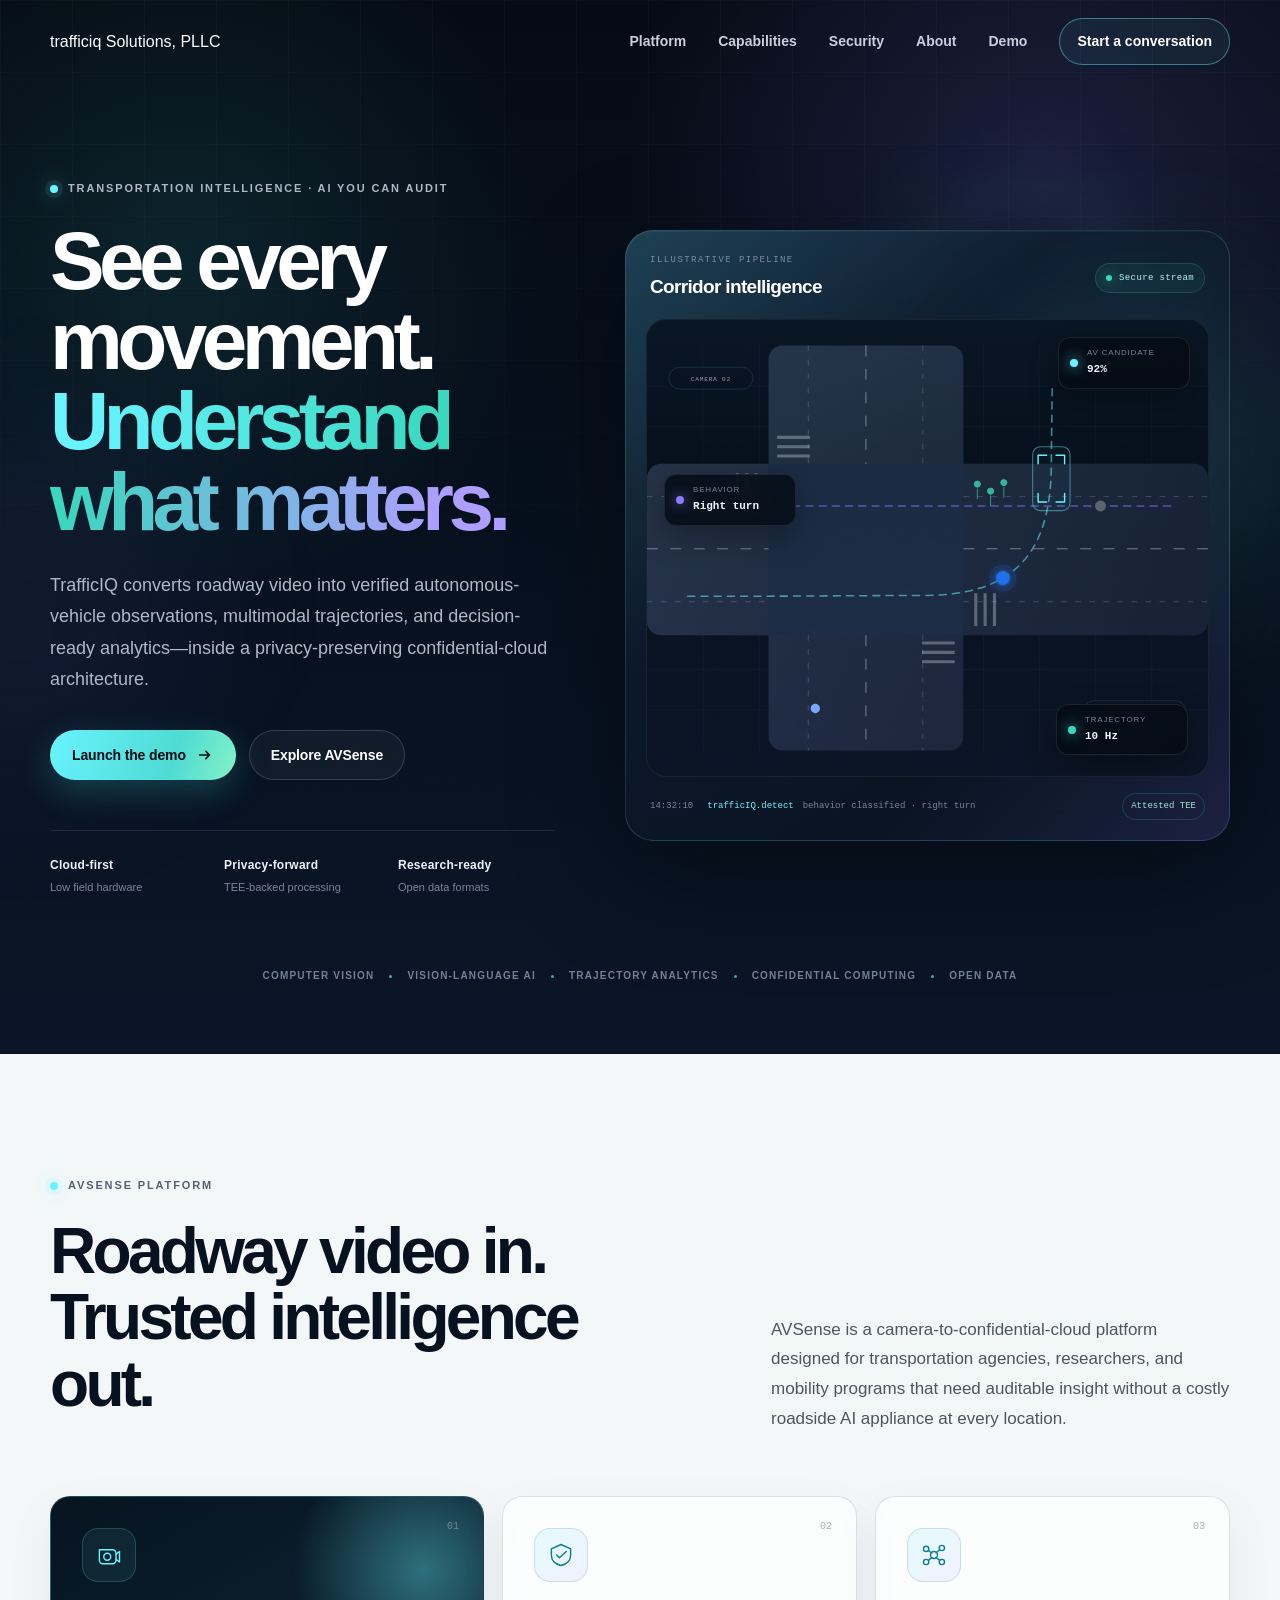
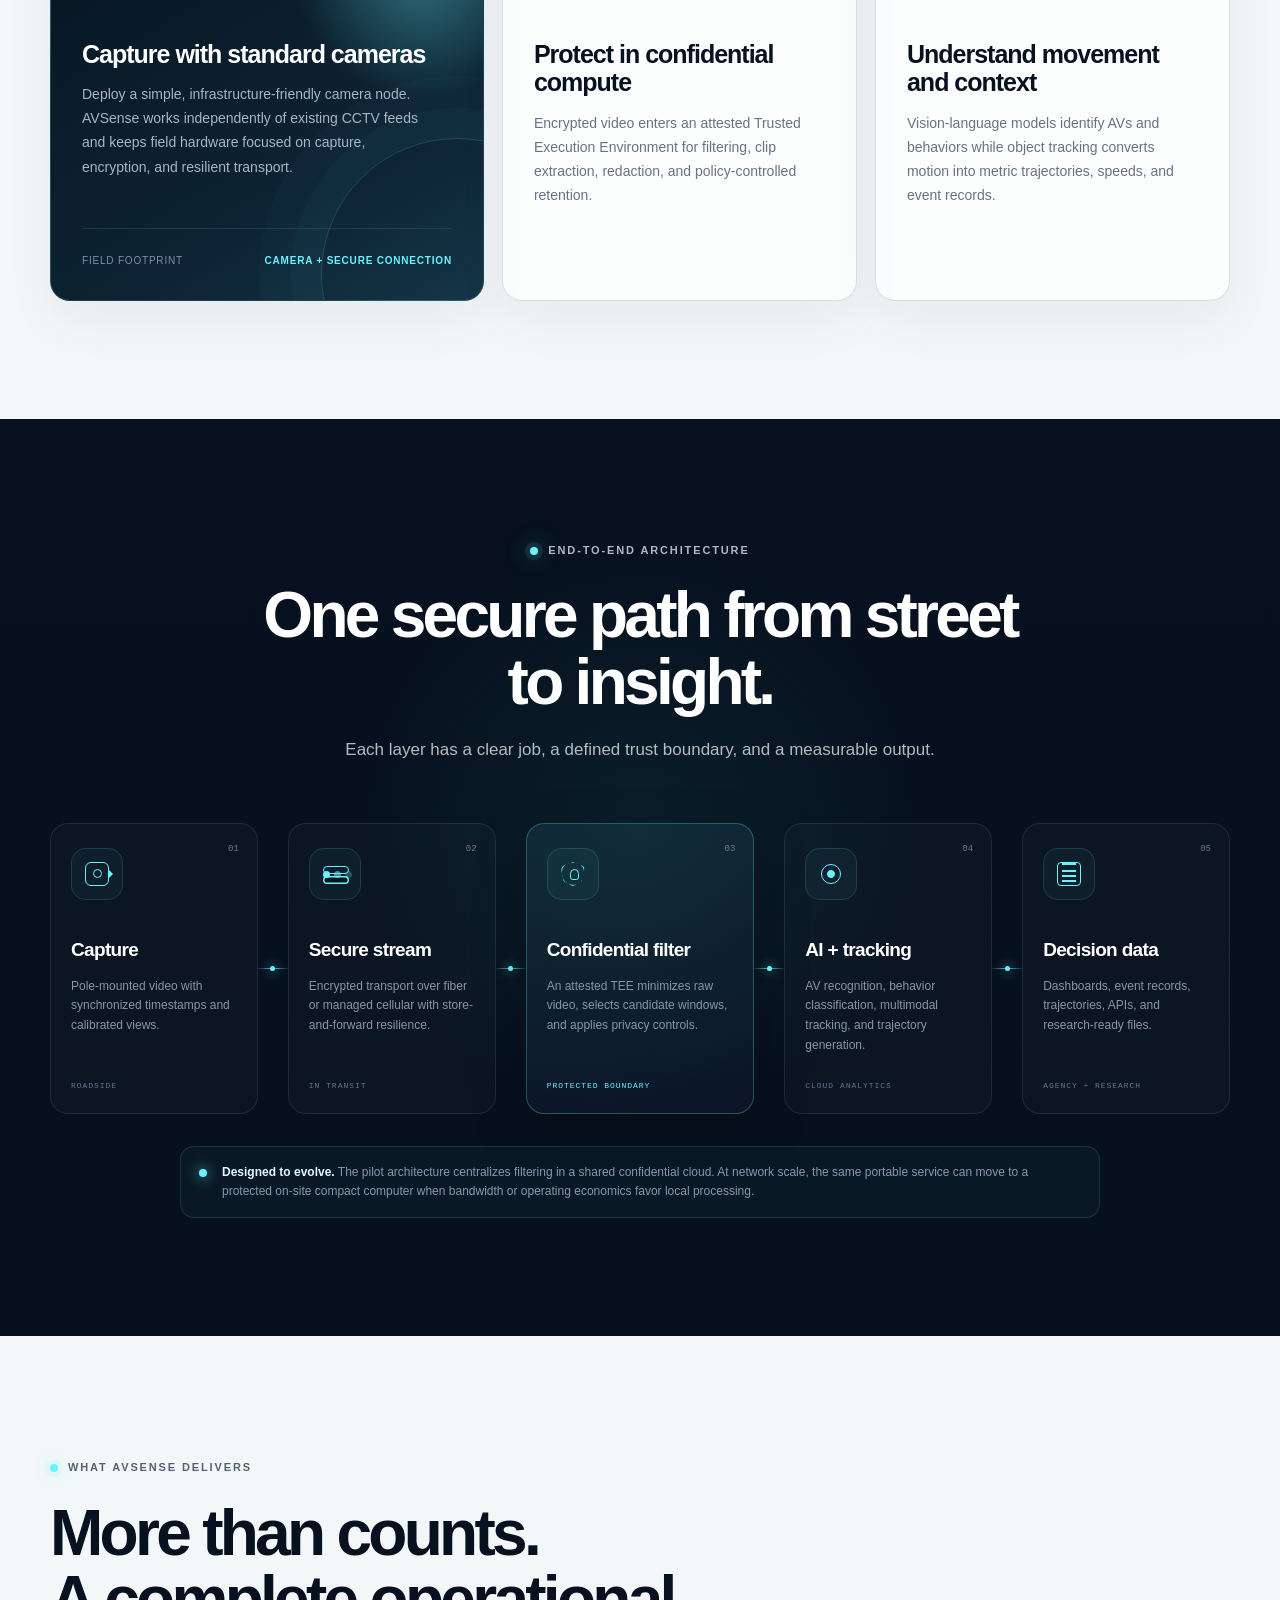
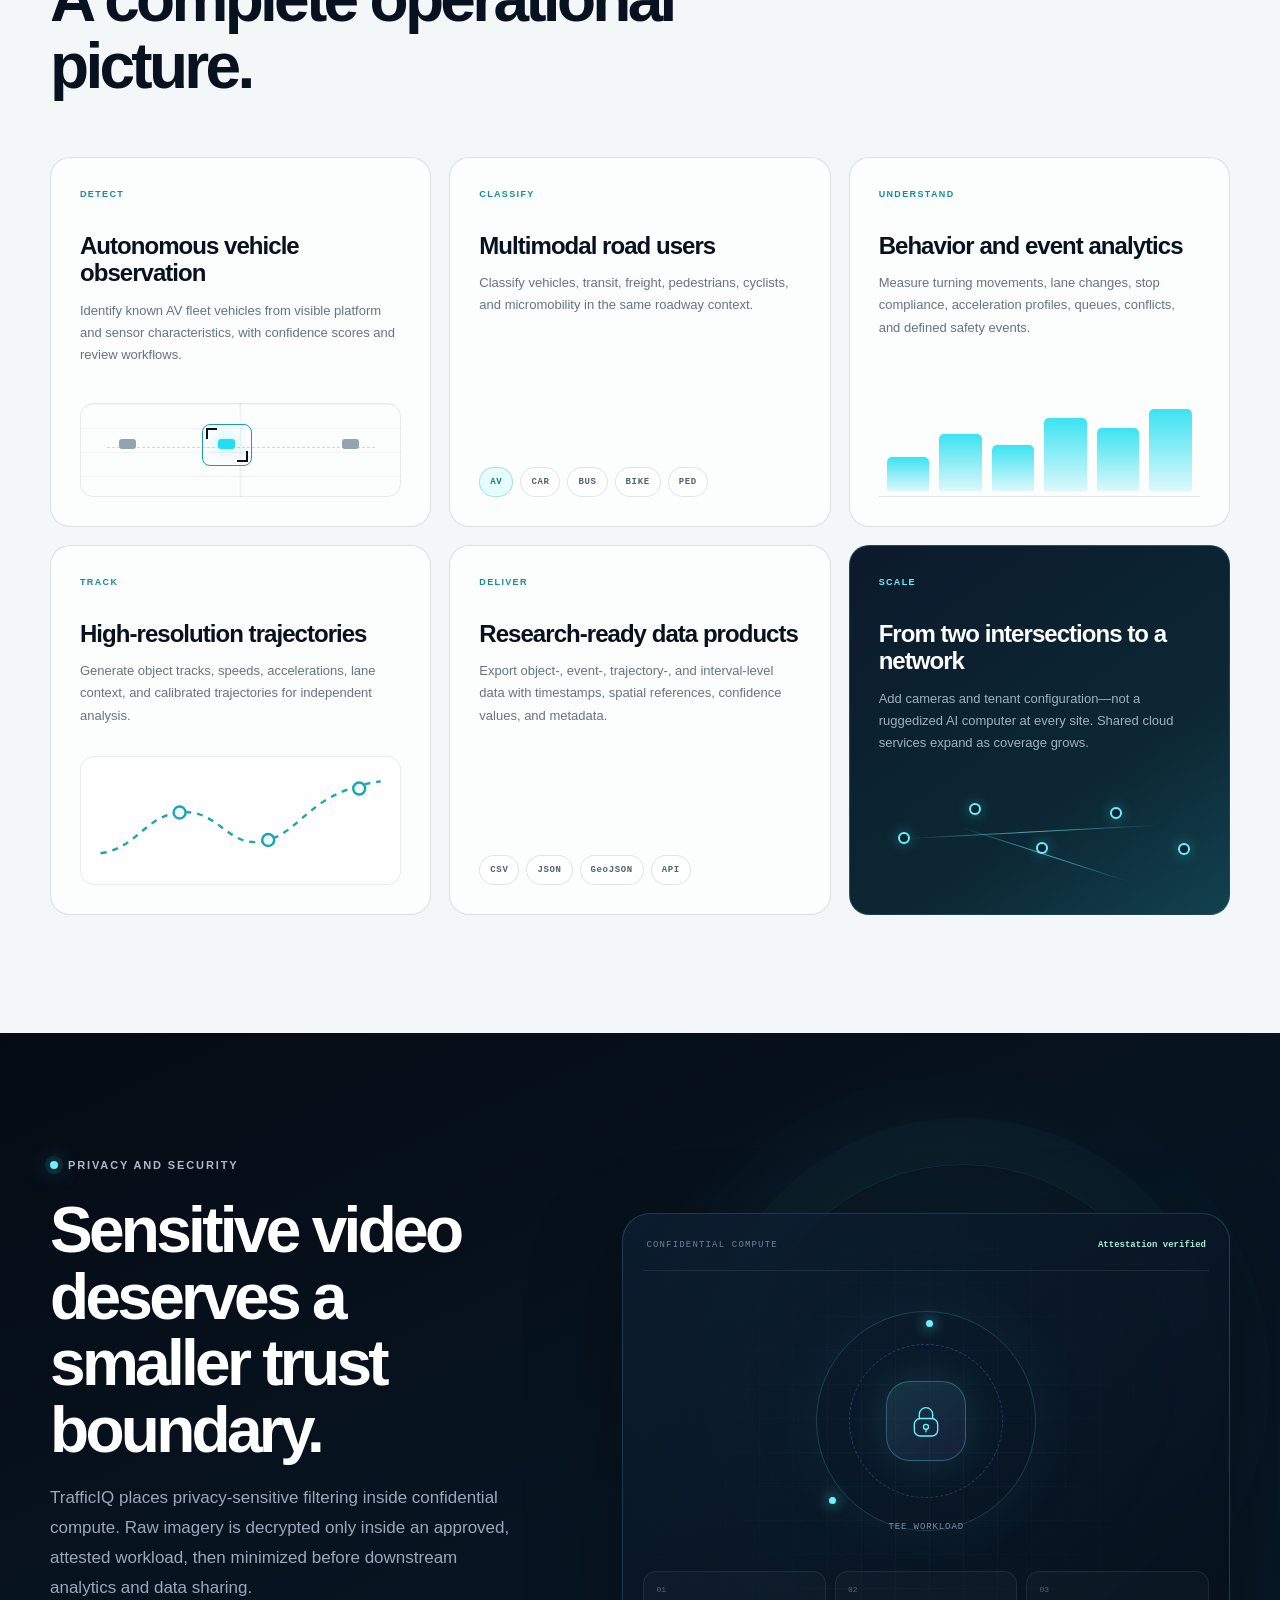
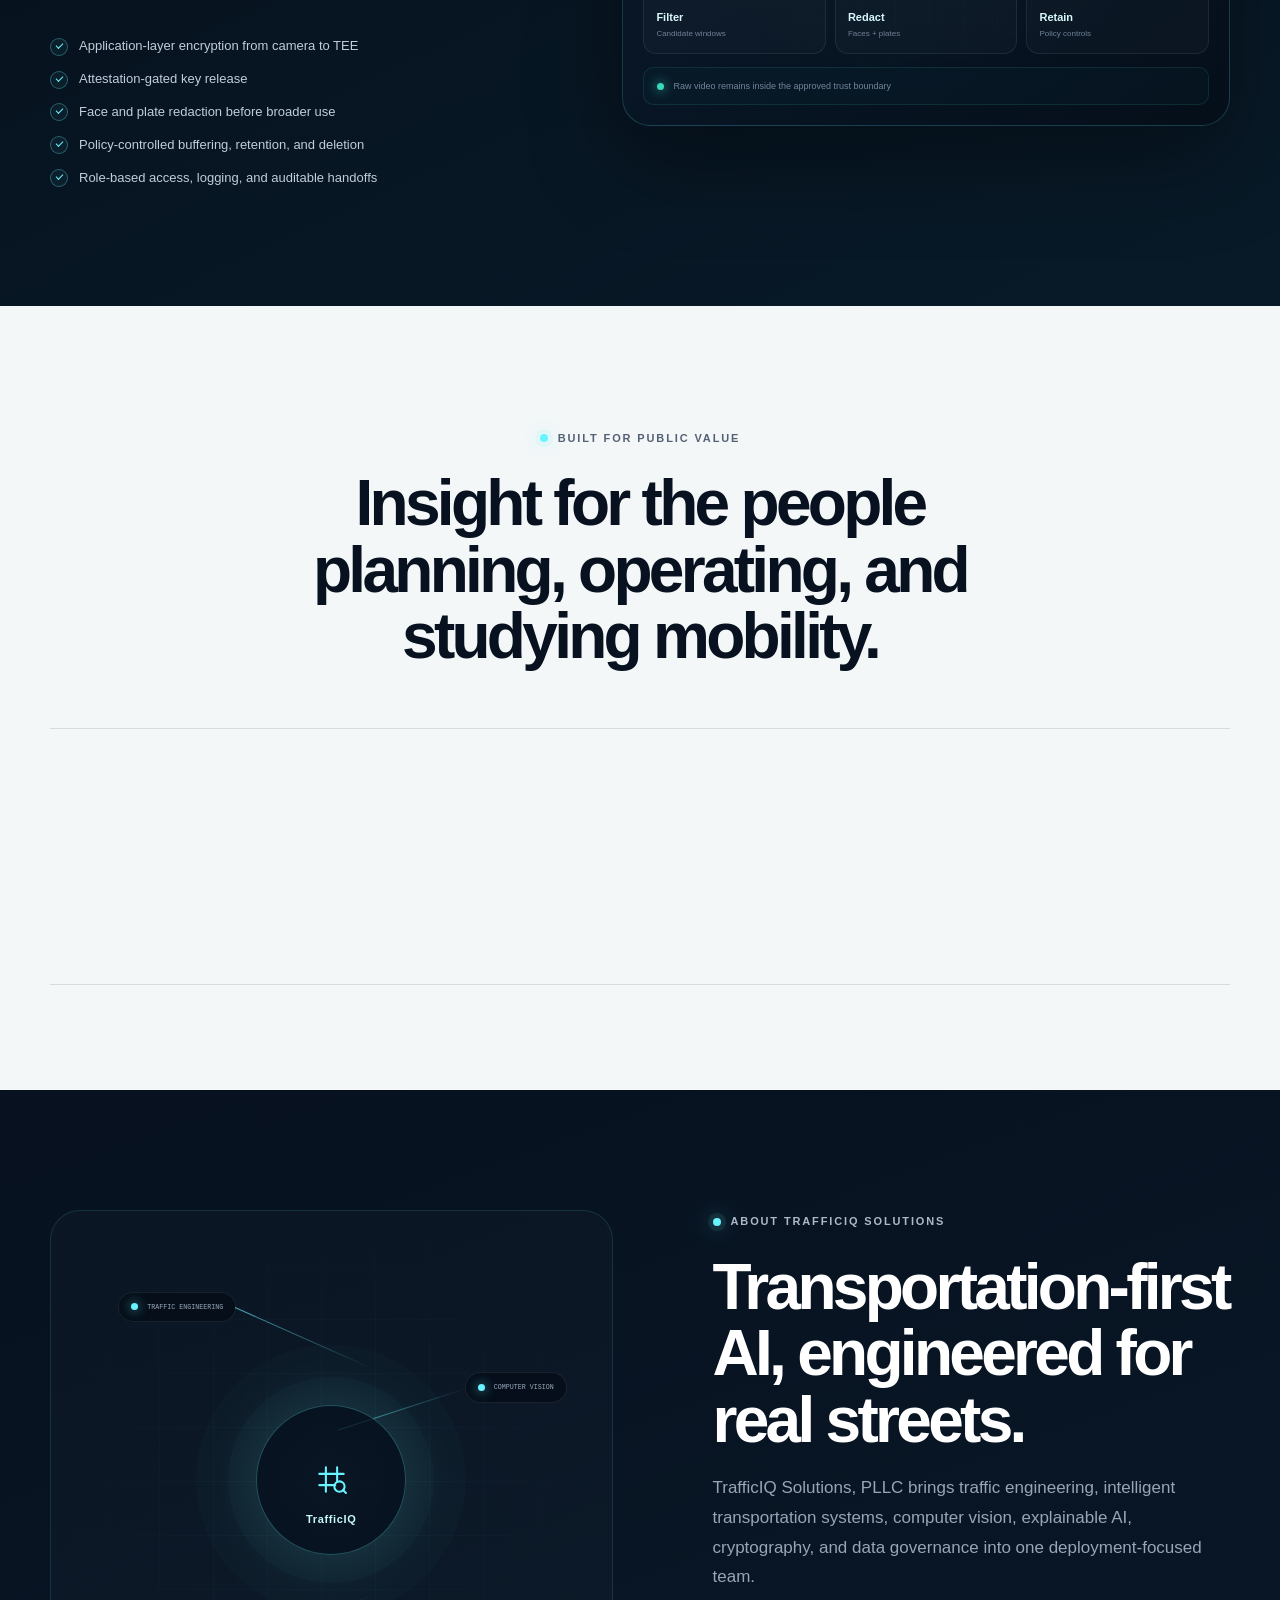
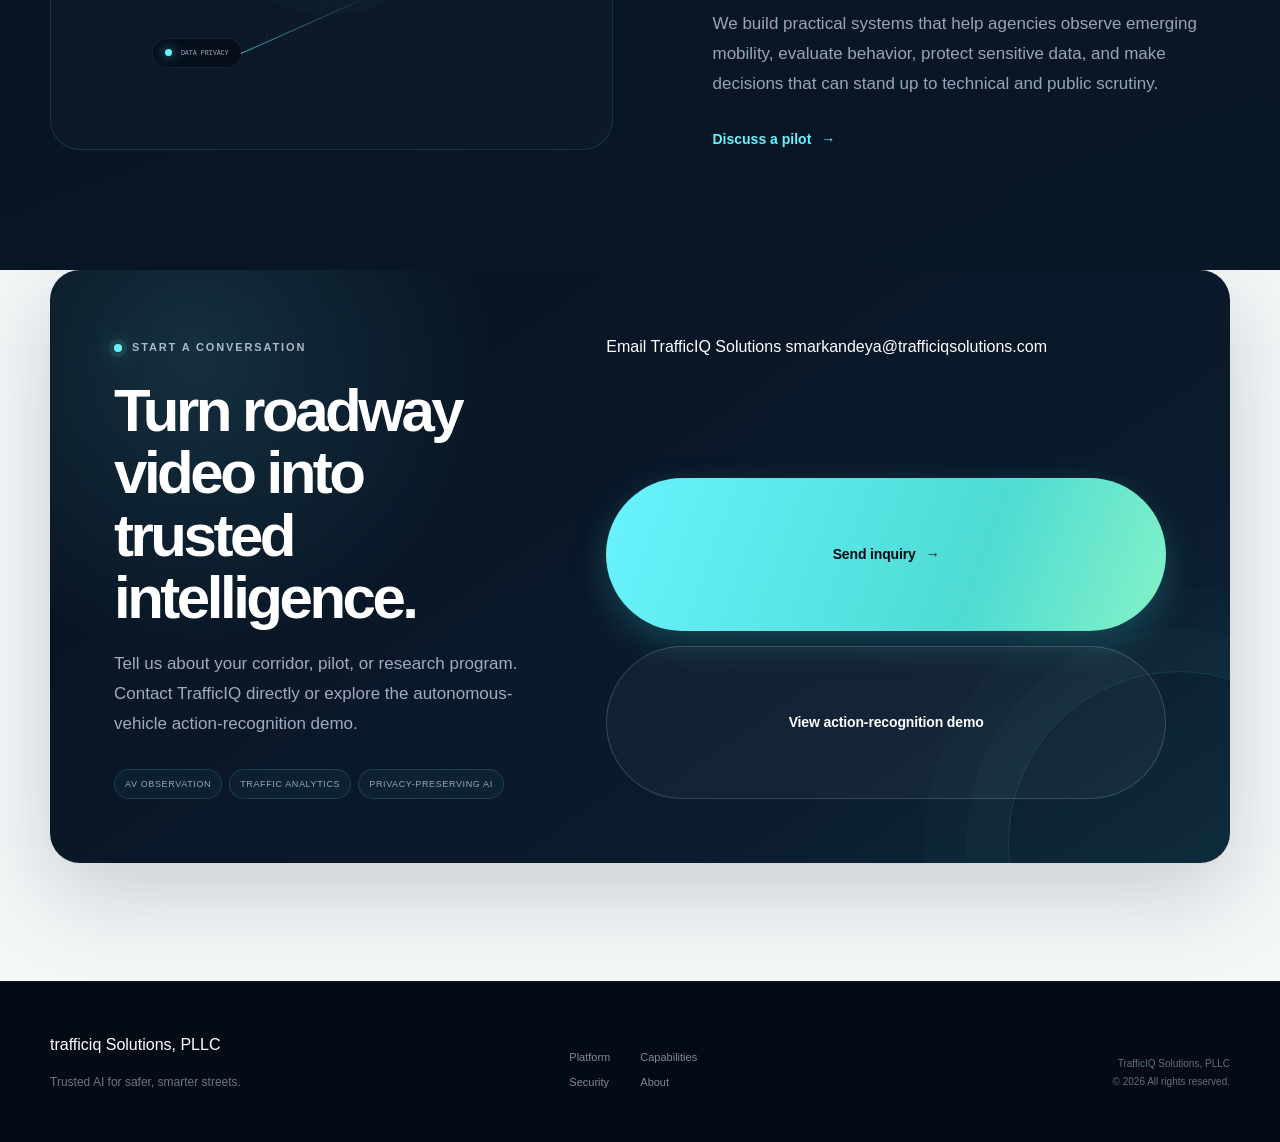
==== commit fc3aa23d: "Add files via upload" ====
--- a/index.html
+++ b/index.html
@@ -3,11 +3,14 @@
 <head>
   <meta charset="utf-8">
   <meta name="viewport" content="width=device-width, initial-scale=1">
-  <meta name="theme-color" content="#07111f">
+  <meta name="theme-color" content="#ffffff">
   <meta name="description" content="TrafficIQ Solutions turns roadway video into trusted autonomous-vehicle observations, multimodal trajectories, and decision-ready traffic analytics.">
   <title>TrafficIQ Solutions | Trusted AI for Smarter Streets</title>
   <script>document.documentElement.classList.add("js");</script>
   <link rel="icon" href="assets/favicon.svg" type="image/svg+xml">
+  <link rel="preconnect" href="https://fonts.googleapis.com">
+  <link rel="preconnect" href="https://fonts.gstatic.com" crossorigin>
+  <link href="https://fonts.googleapis.com/css2?family=Space+Grotesk:wght@500;600;700&display=swap" rel="stylesheet">
   <link rel="stylesheet" href="styles.css">
   <script defer src="app.js"></script>
 </head>
@@ -18,21 +21,13 @@
   <header class="site-header" data-header>
     <div class="container nav-shell">
       <a class="brand" href="#home" aria-label="TrafficIQ Solutions home">
-        <svg class="brand-mark" viewBox="0 0 48 48" role="img" aria-hidden="true">
-          <defs>
-            <linearGradient id="brand-gradient" x1="7" y1="5" x2="42" y2="43" gradientUnits="userSpaceOnUse">
-              <stop stop-color="#69F3FF"/>
-              <stop offset="0.55" stop-color="#36D8C0"/>
-              <stop offset="1" stop-color="#8D7CFF"/>
-            </linearGradient>
-          </defs>
-          <rect x="2" y="2" width="44" height="44" rx="14" fill="#0D1B2E" stroke="url(#brand-gradient)" stroke-width="1.5"/>
-          <path d="M11 18h26M11 30h17M18 11v26M30 11v15" stroke="url(#brand-gradient)" stroke-width="3.2" stroke-linecap="round"/>
-          <circle cx="32.5" cy="31.5" r="5.5" fill="#07111F" stroke="#69F3FF" stroke-width="2.5"/>
-          <path d="m36.3 35.3 3.1 3.1" stroke="#69F3FF" stroke-width="2.5" stroke-linecap="round"/>
-        </svg>
-        <span class="brand-type">Traffic<span>IQ</span></span>
-        <span class="brand-suffix">Solutions</span>
+        <span class="brand-lockup" aria-hidden="true">
+          <span class="brand-wordmark">traffic<span>iq</span></span>
+          <span class="brand-subline">
+            <span class="brand-road" aria-hidden="true"><i></i><i></i><i></i><i></i><i></i></span>
+            <span class="brand-company">Solutions, PLLC</span>
+          </span>
+        </span>
       </a>
 
       <button class="nav-toggle" type="button" aria-label="Open navigation" aria-expanded="false" aria-controls="primary-navigation" data-nav-toggle>
@@ -44,7 +39,8 @@
         <a href="#capabilities">Capabilities</a>
         <a href="#security">Security</a>
         <a href="#about">About</a>
-        <a class="nav-cta" href="#contact">Start a conversation</a>
+        <a href="waymo_action_recognition_demo.html">Demo</a>
+        <a class="nav-cta" href="mailto:smarkandeya@trafficiqsolutions.com?subject=TrafficIQ%20Solutions%20Inquiry">Start a conversation</a>
       </nav>
     </div>
   </header>
@@ -59,11 +55,11 @@
           <h1>See every movement.<br><span>Understand what matters.</span></h1>
           <p class="hero-lede">TrafficIQ converts roadway video into verified autonomous-vehicle observations, multimodal trajectories, and decision-ready analytics—inside a privacy-preserving confidential-cloud architecture.</p>
           <div class="hero-actions">
-            <a class="button button-primary" href="#platform">
-              Explore AVSense
+            <a class="button button-primary" href="waymo_action_recognition_demo.html">
+              Launch the demo
               <svg viewBox="0 0 20 20" aria-hidden="true"><path d="M4 10h11M11 6l4 4-4 4"/></svg>
             </a>
-            <a class="button button-secondary" href="#architecture">View the architecture</a>
+            <a class="button button-secondary" href="#platform">Explore AVSense</a>
           </div>
           <div class="hero-proof" aria-label="Platform attributes">
             <div><strong>Cloud-first</strong><span>Low field hardware</span></div>
@@ -87,13 +83,13 @@
               <desc id="traffic-map-desc">An animated illustration of vehicles and pedestrians moving through an intersection while TrafficIQ produces detections, trajectories, and events.</desc>
               <defs>
                 <linearGradient id="road-glow" x1="85" y1="60" x2="630" y2="470" gradientUnits="userSpaceOnUse">
-                  <stop stop-color="#12233A"/>
-                  <stop offset="1" stop-color="#0B1728"/>
+                  <stop stop-color="#243247"/>
+                  <stop offset="1" stop-color="#152033"/>
                 </linearGradient>
                 <linearGradient id="trace-gradient" x1="0" y1="0" x2="1" y2="0">
-                  <stop stop-color="#6AF2FF" stop-opacity="0"/>
-                  <stop offset="0.5" stop-color="#6AF2FF"/>
-                  <stop offset="1" stop-color="#8C7AFF" stop-opacity="0"/>
+                  <stop stop-color="#1F6FEB" stop-opacity="0"/>
+                  <stop offset="0.5" stop-color="#1F6FEB"/>
+                  <stop offset="1" stop-color="#5A6472" stop-opacity="0"/>
                 </linearGradient>
                 <filter id="soft-glow" x="-80%" y="-80%" width="260%" height="260%">
                   <feGaussianBlur stdDeviation="6" result="blur"/>
@@ -111,7 +107,7 @@
 
               <rect x="0" y="152" width="720" height="220" rx="18" fill="url(#road-glow)"/>
               <rect x="156" y="0" width="250" height="520" rx="18" fill="url(#road-glow)"/>
-              <rect x="156" y="152" width="250" height="220" fill="#102039"/>
+              <rect x="156" y="152" width="250" height="220" fill="#1B2B42"/>
 
               <g class="lane-lines">
                 <path d="M0 261H156M406 261H720"/>
@@ -143,22 +139,22 @@
               </g>
 
               <g class="moving-object object-av" filter="url(#soft-glow)">
-                <circle r="9" fill="#69F3FF"/>
-                <circle r="16" fill="none" stroke="#69F3FF" stroke-opacity="0.35"/>
+                <circle r="9" fill="#1F6FEB"/>
+                <circle r="16" fill="none" stroke="#1F6FEB" stroke-opacity="0.35"/>
                 <animateMotion dur="8s" repeatCount="indefinite" rotate="auto">
                   <mpath href="#route-av"/>
                 </animateMotion>
               </g>
 
               <g class="moving-object object-car">
-                <circle r="7" fill="#8D7CFF"/>
+                <circle r="7" fill="#5A6472"/>
                 <animateMotion dur="7s" begin="-3.2s" repeatCount="indefinite" rotate="auto">
                   <mpath href="#route-car"/>
                 </animateMotion>
               </g>
 
               <g class="moving-object object-bike">
-                <circle r="6" fill="#38D8BD"/>
+                <circle r="6" fill="#78A8FF"/>
                 <animateMotion dur="9s" begin="-4.6s" repeatCount="indefinite" rotate="auto">
                   <mpath href="#route-bike"/>
                 </animateMotion>
@@ -453,7 +449,7 @@
           <h2>Transportation-first AI, engineered for real streets.</h2>
           <p>TrafficIQ Solutions, PLLC brings traffic engineering, intelligent transportation systems, computer vision, explainable AI, cryptography, and data governance into one deployment-focused team.</p>
           <p>We build practical systems that help agencies observe emerging mobility, evaluate behavior, protect sensitive data, and make decisions that can stand up to technical and public scrutiny.</p>
-          <a class="text-link" href="#contact">Discuss a pilot <span>→</span></a>
+          <a class="text-link" href="mailto:smarkandeya@trafficiqsolutions.com?subject=TrafficIQ%20Solutions%20Inquiry">Discuss a pilot <span>→</span></a>
         </div>
       </div>
     </section>
@@ -463,36 +459,20 @@
         <div class="contact-copy">
           <div class="eyebrow"><span class="eyebrow-dot"></span> Start a conversation</div>
           <h2>Turn roadway video into trusted intelligence.</h2>
-          <p>Tell us about your corridor, pilot, or research program. This starter form is ready to connect to your email, CRM, or website backend.</p>
+          <p>Tell us about your corridor, pilot, or research program. Contact TrafficIQ directly or explore the autonomous-vehicle action-recognition demo.</p>
           <div class="contact-points">
             <span>AV observation</span><span>Traffic analytics</span><span>Privacy-preserving AI</span>
           </div>
         </div>
 
-        <form class="contact-form" data-contact-form>
-          <div class="field-row">
-            <label>
-              <span>Name</span>
-              <input type="text" name="name" autocomplete="name" placeholder="Your name" required>
-            </label>
-            <label>
-              <span>Work email</span>
-              <input type="email" name="email" autocomplete="email" placeholder="name@organization.com" required>
-            </label>
-          </div>
-          <label>
-            <span>Organization</span>
-            <input type="text" name="organization" autocomplete="organization" placeholder="Agency, university, or company">
-          </label>
-          <label>
-            <span>What are you working on?</span>
-            <textarea name="message" rows="4" placeholder="Briefly describe your site, use case, or pilot." required></textarea>
-          </label>
-          <div class="form-footer">
-            <button class="button button-primary" type="submit">Send inquiry <span>→</span></button>
-            <p data-form-status aria-live="polite">Demo form · connect your preferred endpoint before launch</p>
-          </div>
-        </form>
+        <div class="contact-form contact-cta" aria-label="Contact TrafficIQ Solutions">
+          <div>
+            <span class="contact-cta-label">Email TrafficIQ Solutions</span>
+            <a class="contact-email" href="mailto:smarkandeya@trafficiqsolutions.com">smarkandeya@trafficiqsolutions.com</a>
+          </div>
+          <a class="button button-primary" href="mailto:smarkandeya@trafficiqsolutions.com?subject=TrafficIQ%20Solutions%20Inquiry">Send inquiry <span>→</span></a>
+          <a class="button button-secondary" href="waymo_action_recognition_demo.html">View action-recognition demo</a>
+        </div>
       </div>
     </section>
   </main>
@@ -501,14 +481,13 @@
     <div class="container footer-grid">
       <div>
         <a class="brand footer-brand" href="#home" aria-label="TrafficIQ Solutions home">
-          <svg class="brand-mark" viewBox="0 0 48 48" aria-hidden="true">
-            <rect x="2" y="2" width="44" height="44" rx="14" fill="#0D1B2E" stroke="#69F3FF" stroke-width="1.5"/>
-            <path d="M11 18h26M11 30h17M18 11v26M30 11v15" stroke="#69F3FF" stroke-width="3.2" stroke-linecap="round"/>
-            <circle cx="32.5" cy="31.5" r="5.5" fill="#07111F" stroke="#69F3FF" stroke-width="2.5"/>
-            <path d="m36.3 35.3 3.1 3.1" stroke="#69F3FF" stroke-width="2.5" stroke-linecap="round"/>
-          </svg>
-          <span class="brand-type">Traffic<span>IQ</span></span>
-          <span class="brand-suffix">Solutions</span>
+          <span class="brand-lockup" aria-hidden="true">
+            <span class="brand-wordmark">traffic<span>iq</span></span>
+            <span class="brand-subline">
+              <span class="brand-road" aria-hidden="true"><i></i><i></i><i></i><i></i><i></i></span>
+              <span class="brand-company">Solutions, PLLC</span>
+            </span>
+        </span>
         </a>
         <p>Trusted AI for safer, smarter streets.</p>
       </div>
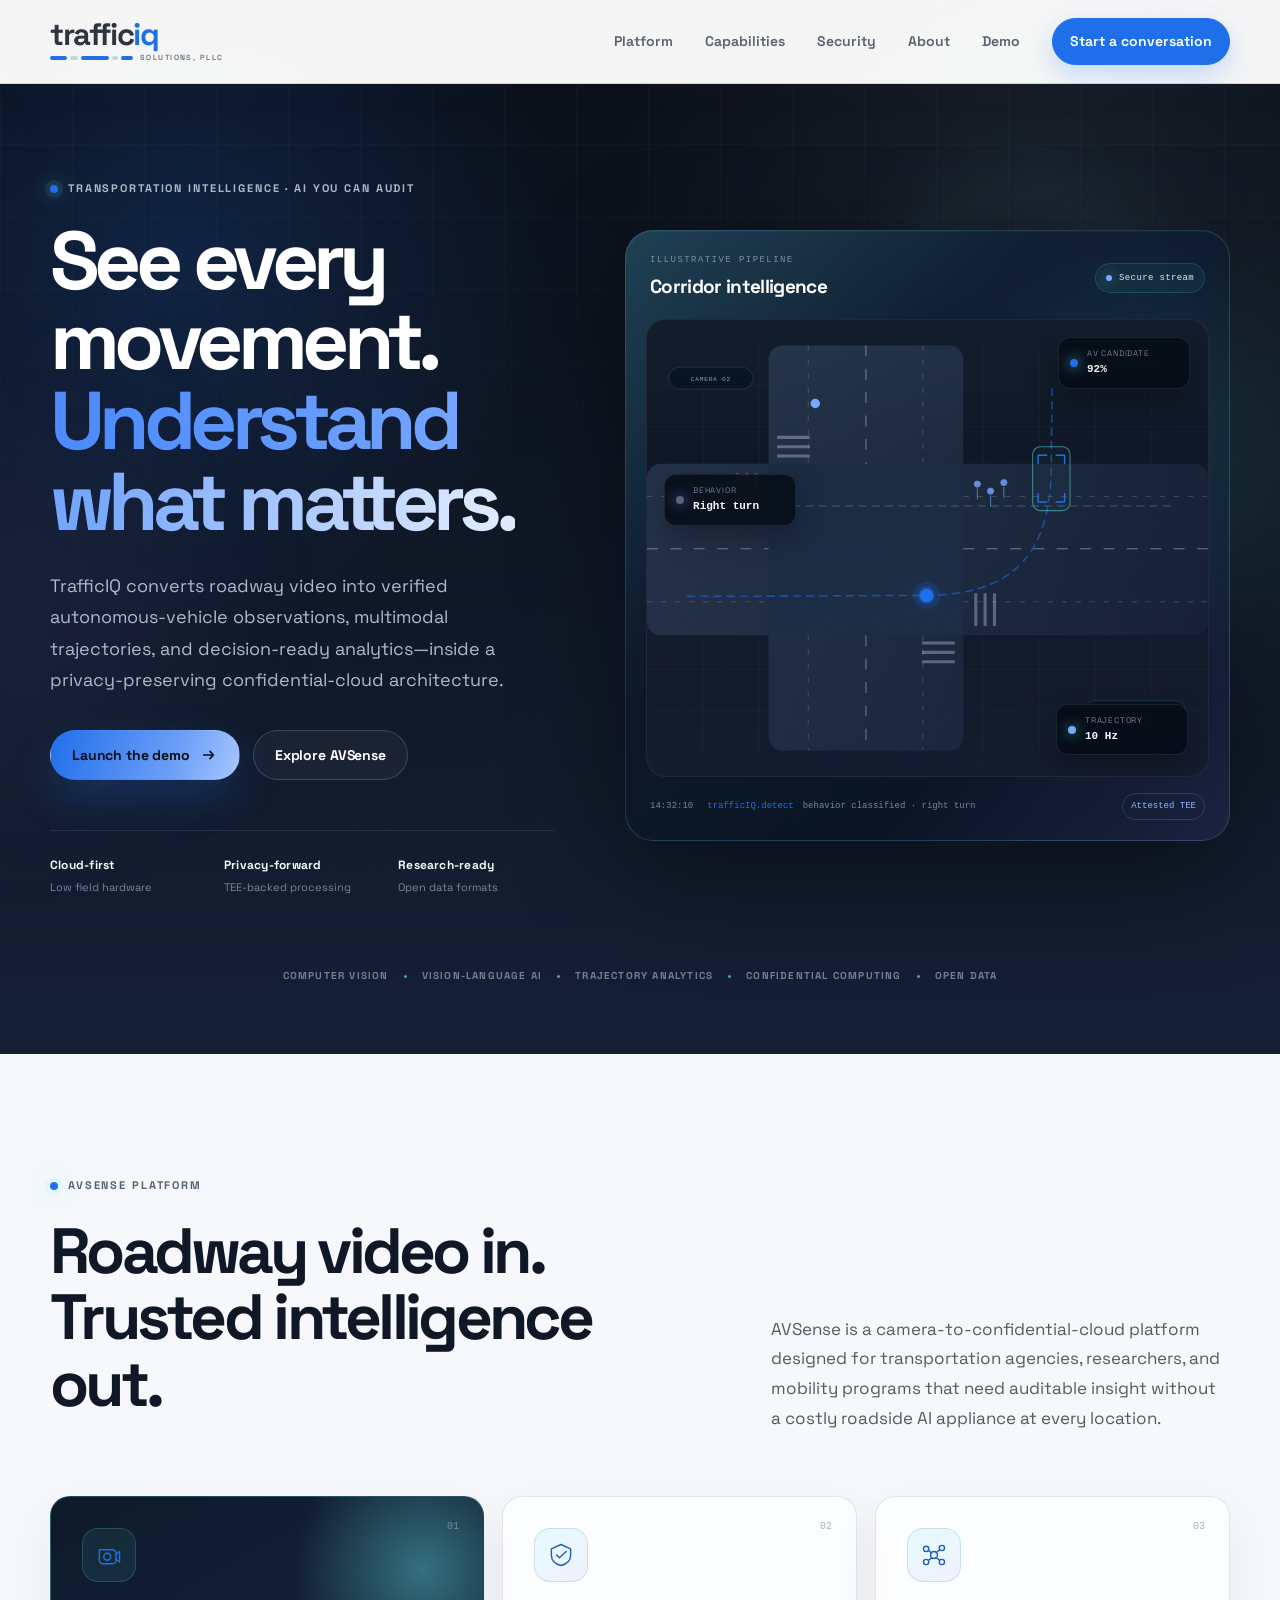
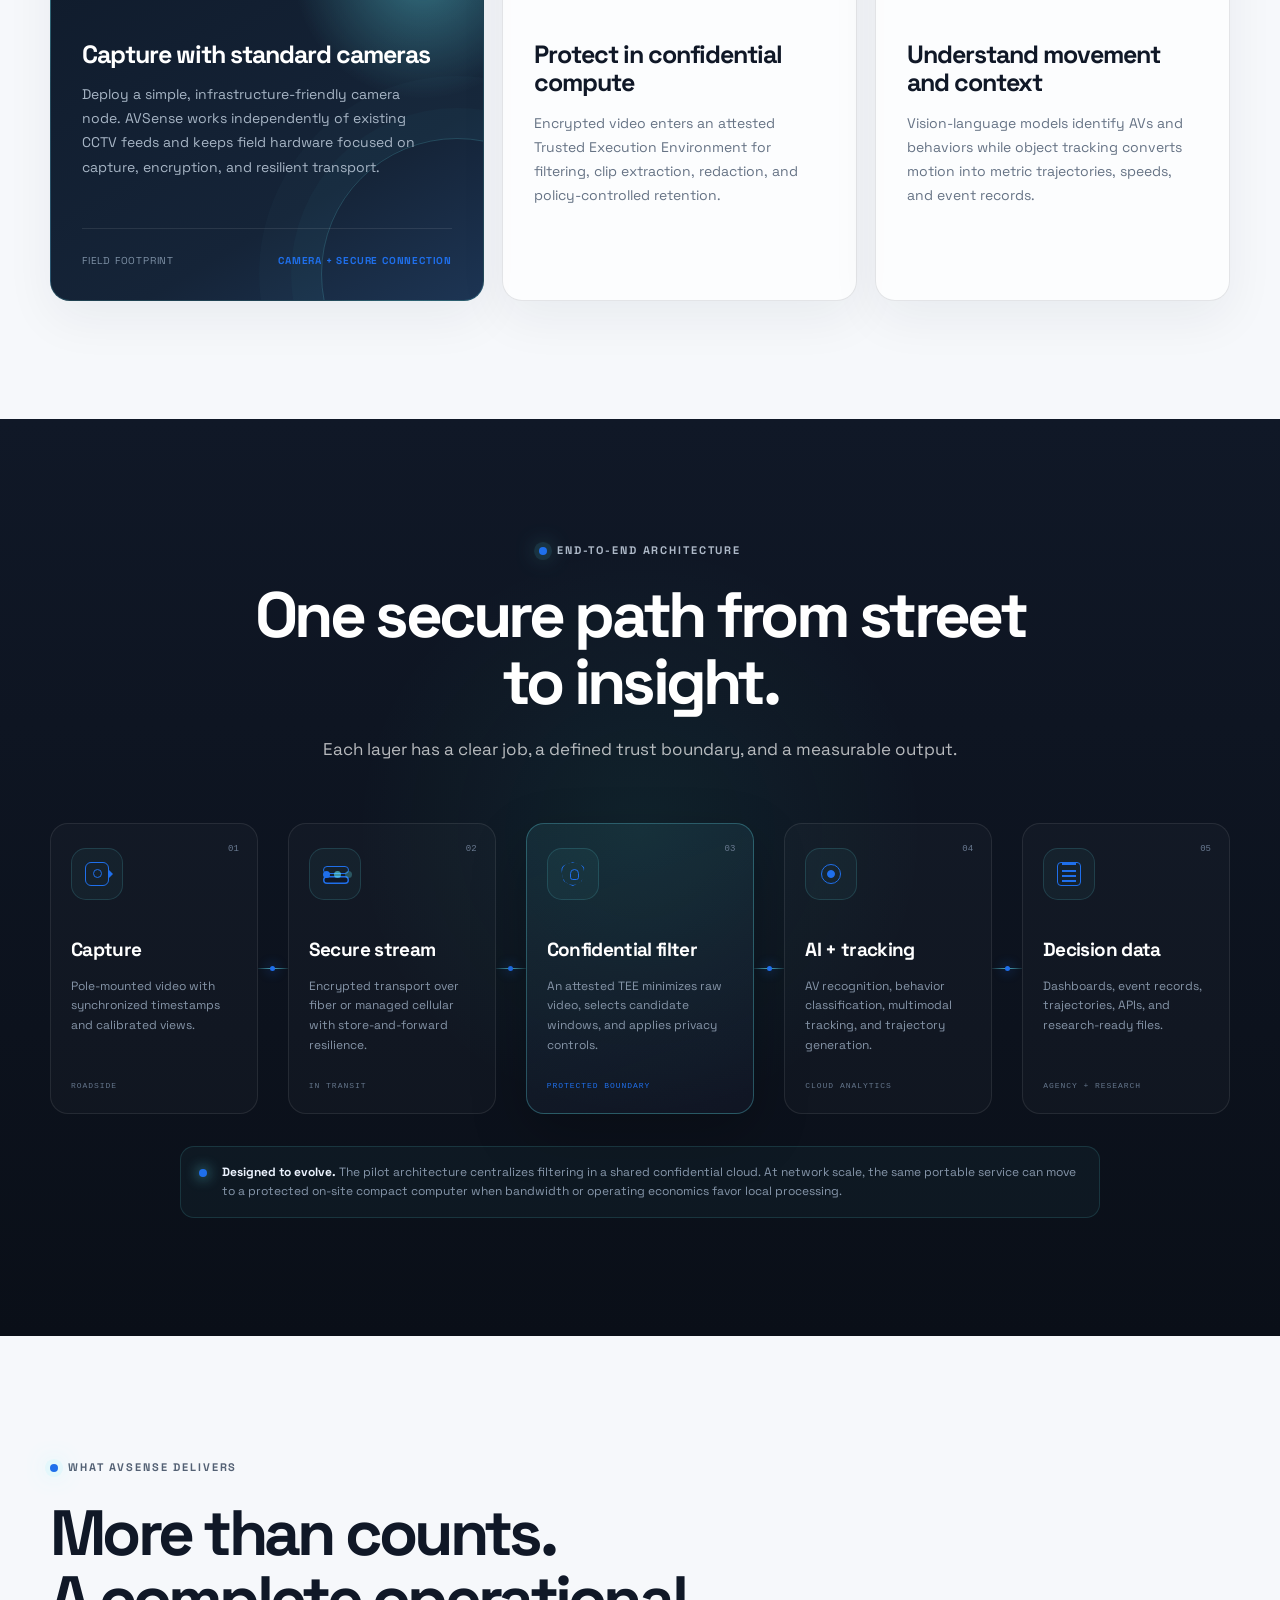
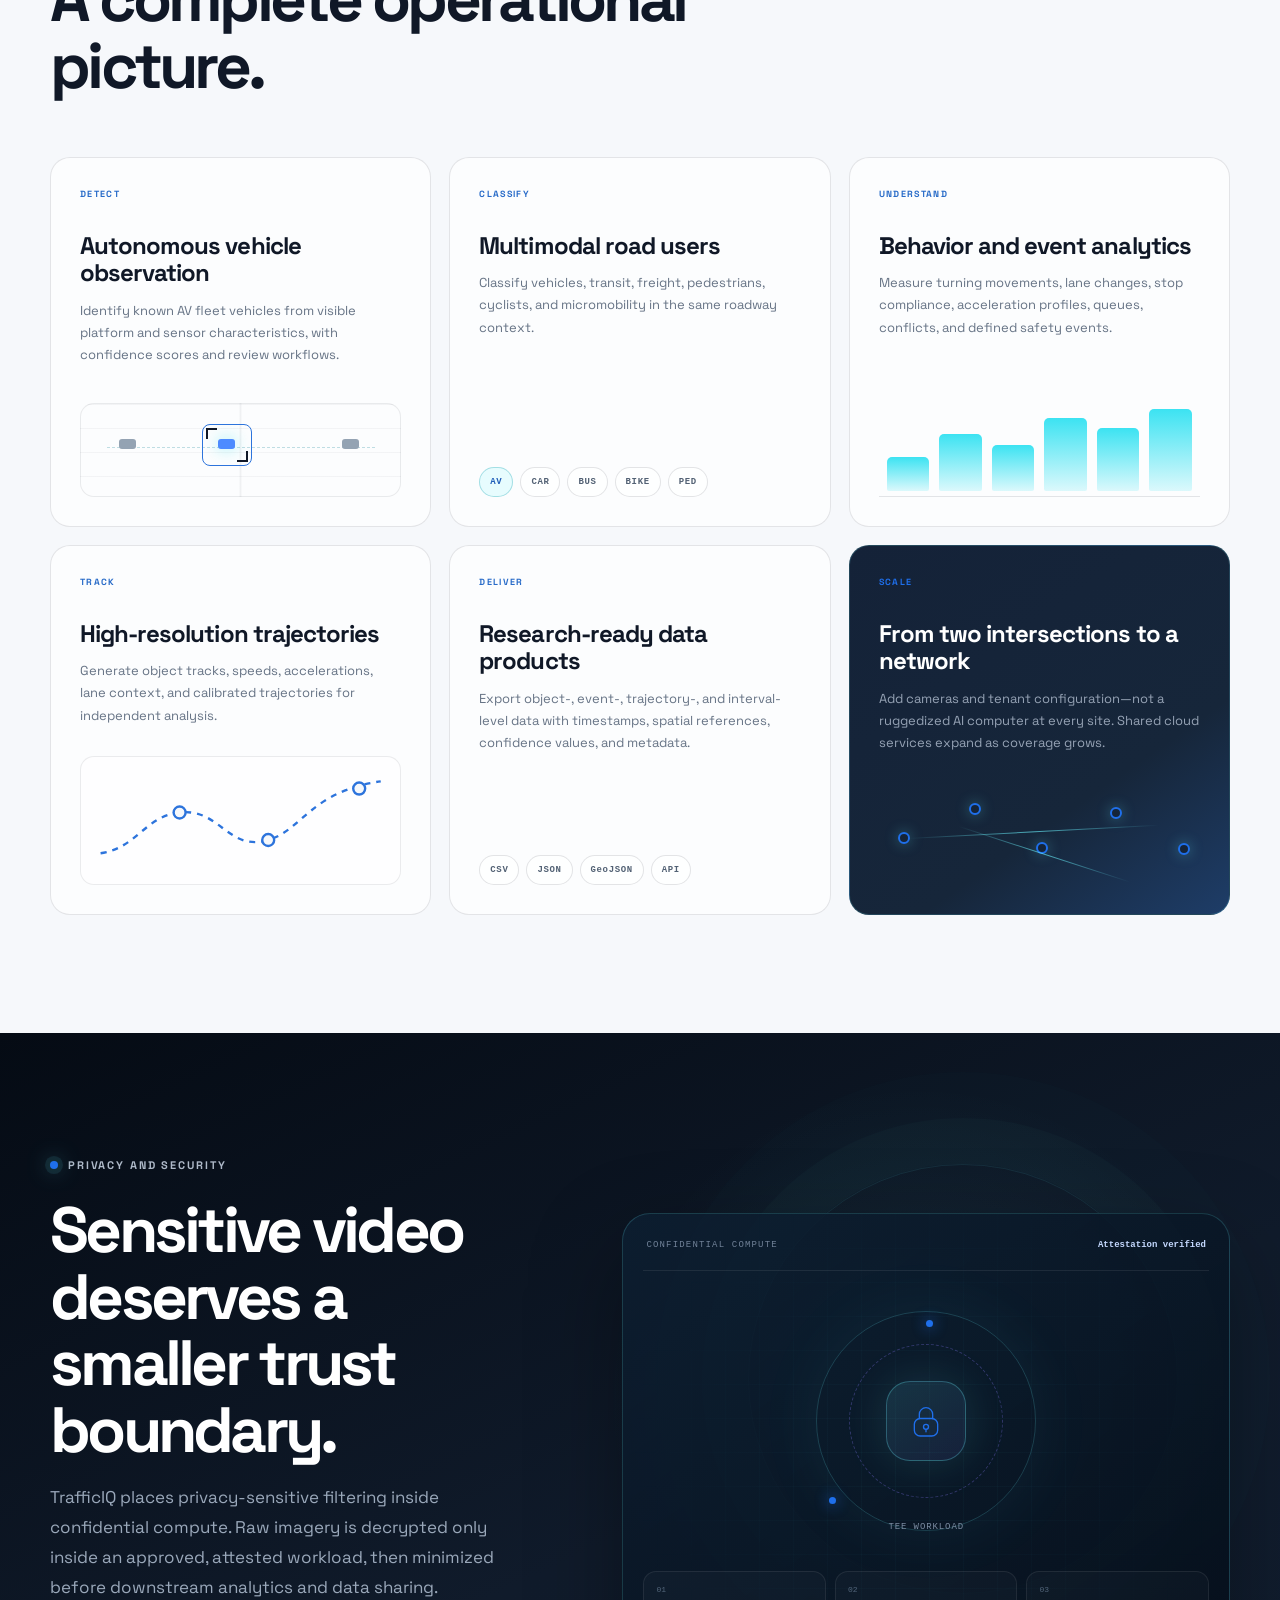
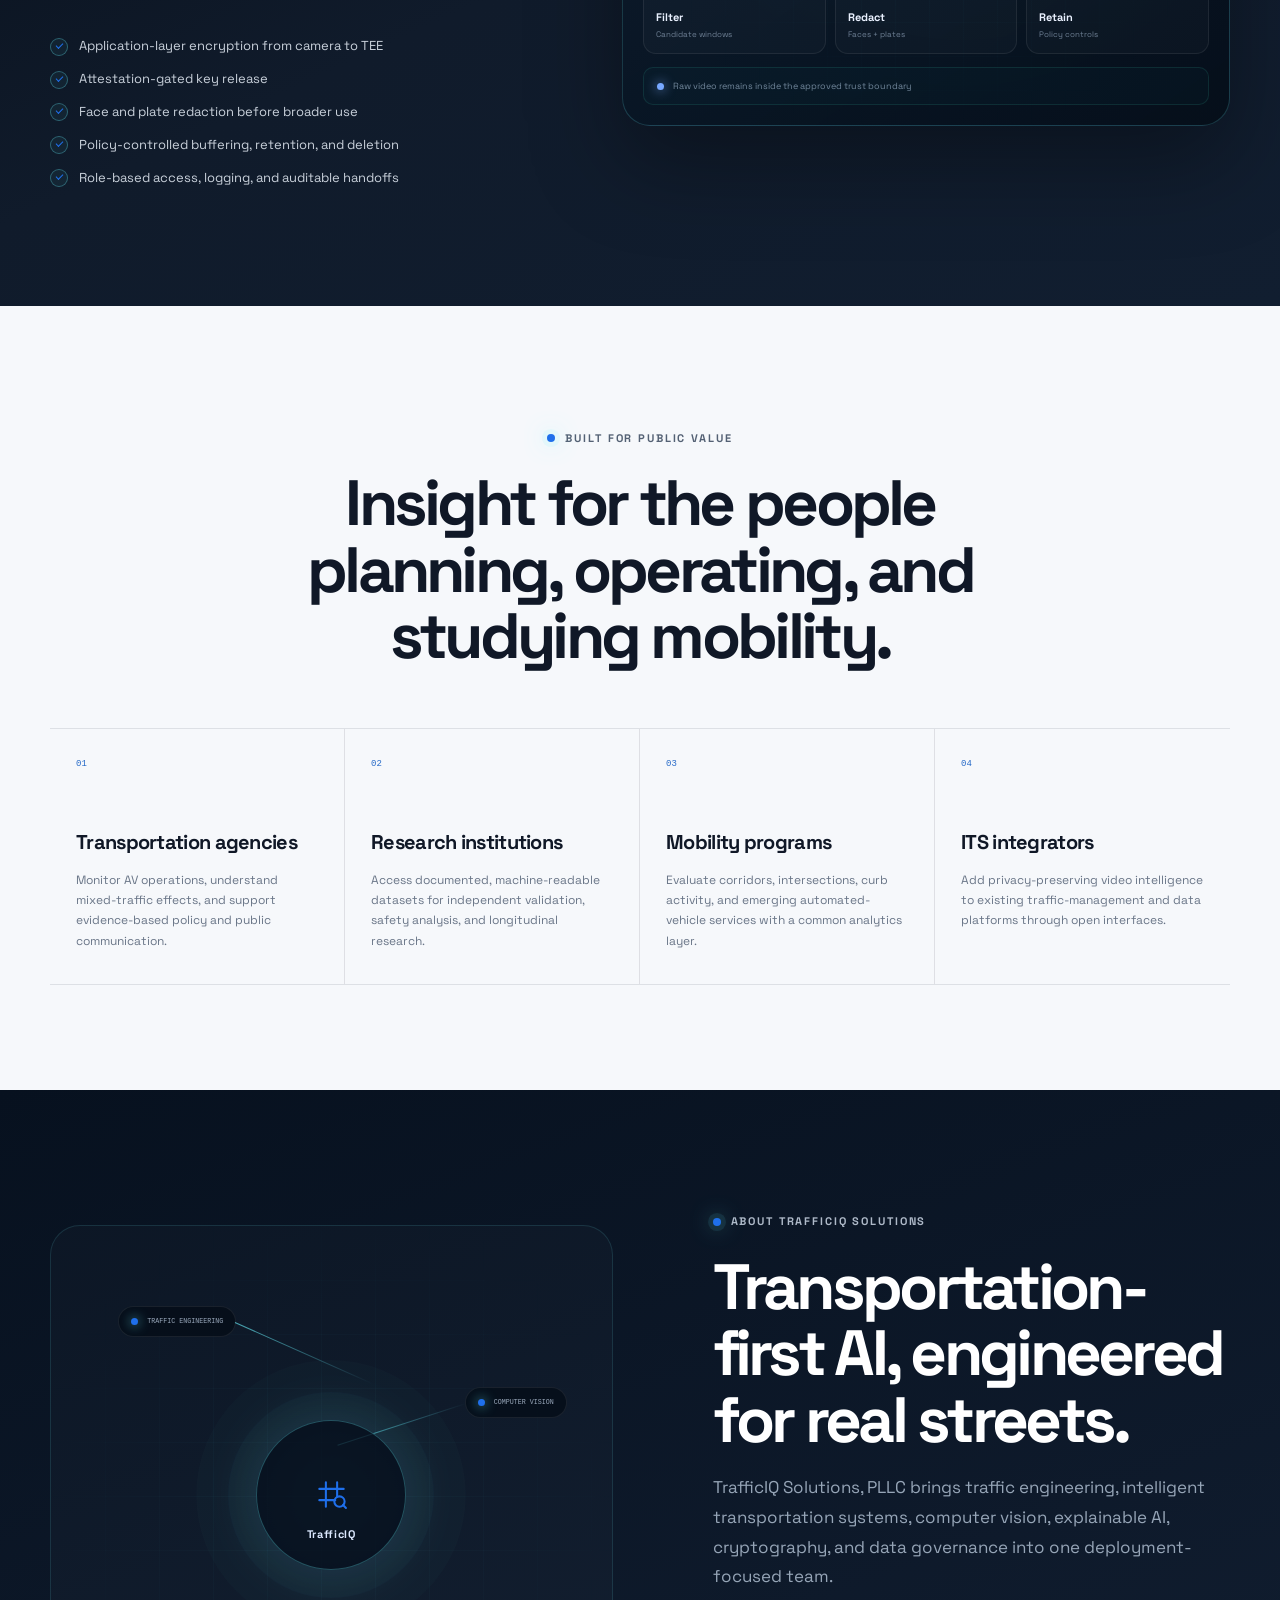
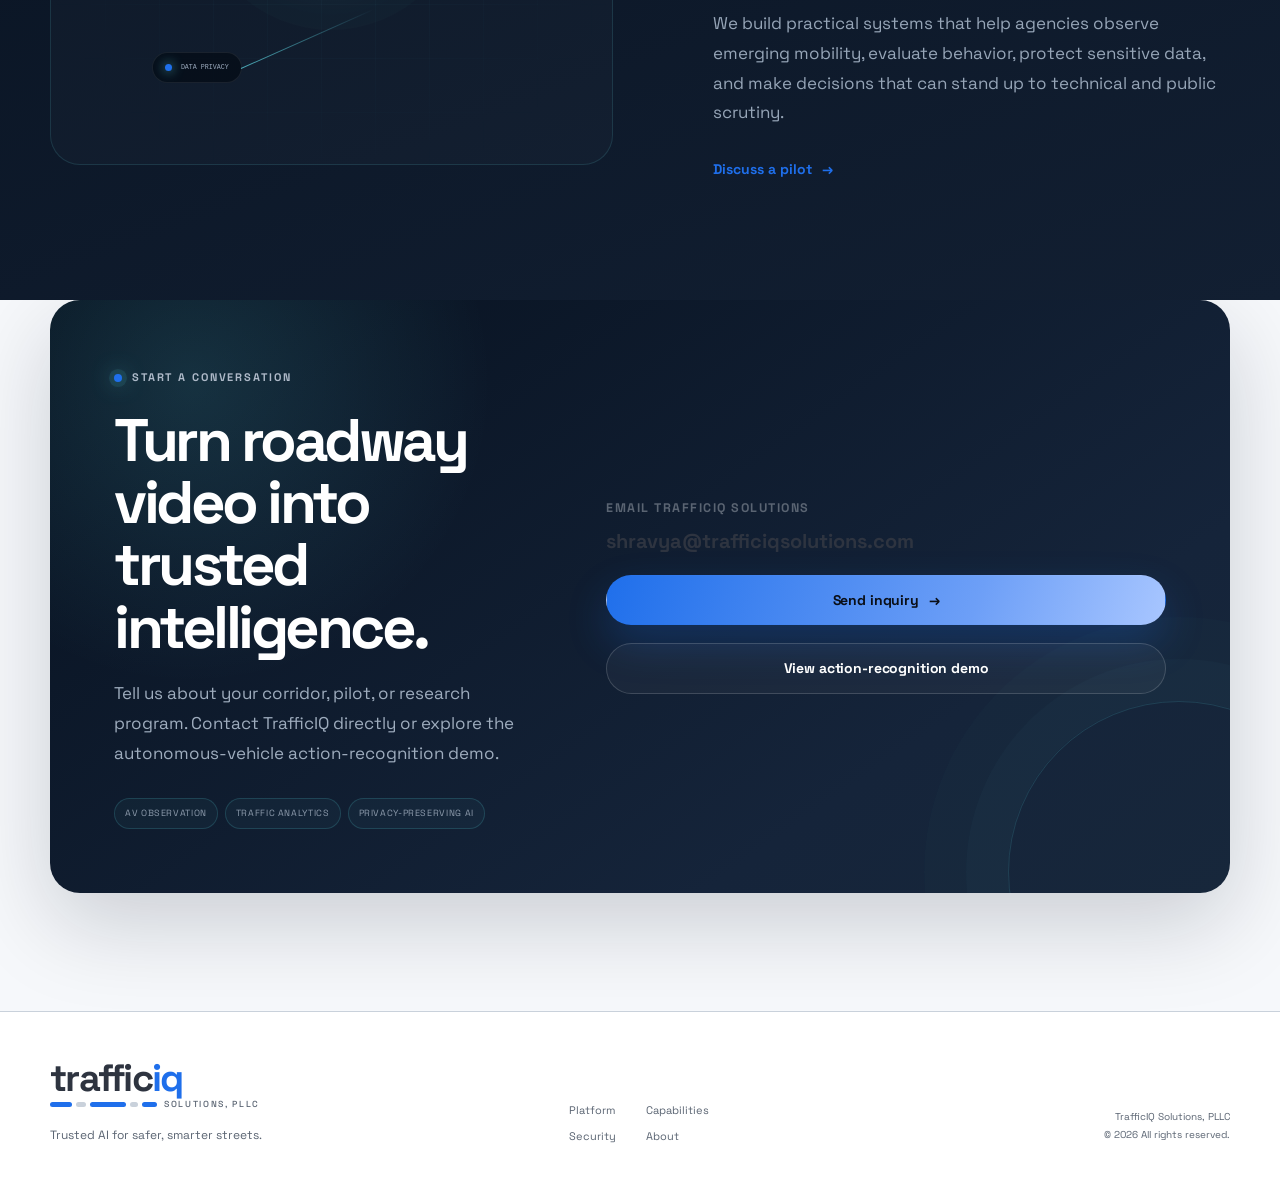
==== commit 4c267317: "Update index.html" ====
--- a/index.html
+++ b/index.html
@@ -40,7 +40,7 @@
         <a href="#security">Security</a>
         <a href="#about">About</a>
         <a href="waymo_action_recognition_demo.html">Demo</a>
-        <a class="nav-cta" href="mailto:smarkandeya@trafficiqsolutions.com?subject=TrafficIQ%20Solutions%20Inquiry">Start a conversation</a>
+        <a class="nav-cta" href="mailto:shravya@trafficiqsolutions.com?subject=TrafficIQ%20Solutions%20Inquiry">Start a conversation</a>
       </nav>
     </div>
   </header>
@@ -449,7 +449,7 @@
           <h2>Transportation-first AI, engineered for real streets.</h2>
           <p>TrafficIQ Solutions, PLLC brings traffic engineering, intelligent transportation systems, computer vision, explainable AI, cryptography, and data governance into one deployment-focused team.</p>
           <p>We build practical systems that help agencies observe emerging mobility, evaluate behavior, protect sensitive data, and make decisions that can stand up to technical and public scrutiny.</p>
-          <a class="text-link" href="mailto:smarkandeya@trafficiqsolutions.com?subject=TrafficIQ%20Solutions%20Inquiry">Discuss a pilot <span>→</span></a>
+          <a class="text-link" href="mailto:shravya@trafficiqsolutions.com?subject=TrafficIQ%20Solutions%20Inquiry">Discuss a pilot <span>→</span></a>
         </div>
       </div>
     </section>
@@ -468,9 +468,9 @@
         <div class="contact-form contact-cta" aria-label="Contact TrafficIQ Solutions">
           <div>
             <span class="contact-cta-label">Email TrafficIQ Solutions</span>
-            <a class="contact-email" href="mailto:smarkandeya@trafficiqsolutions.com">smarkandeya@trafficiqsolutions.com</a>
-          </div>
-          <a class="button button-primary" href="mailto:smarkandeya@trafficiqsolutions.com?subject=TrafficIQ%20Solutions%20Inquiry">Send inquiry <span>→</span></a>
+            <a class="contact-email" href="mailto:shravya@trafficiqsolutions.com">shravya@trafficiqsolutions.com</a>
+          </div>
+          <a class="button button-primary" href="mailto:shravya@trafficiqsolutions.com?subject=TrafficIQ%20Solutions%20Inquiry">Send inquiry <span>→</span></a>
           <a class="button button-secondary" href="waymo_action_recognition_demo.html">View action-recognition demo</a>
         </div>
       </div>
--- a/styles.css
+++ b/styles.css
@@ -1,23 +1,28 @@
 :root {
-  --ink-950: #050b14;
-  --ink-900: #07111f;
-  --ink-850: #0a1627;
-  --ink-800: #0d1b2e;
-  --ink-700: #14243a;
-  --slate-600: #526176;
+  --ink-950: #0a0f18;
+  --ink-900: #101827;
+  --ink-850: #152033;
+  --ink-800: #1b2738;
+  --ink-700: #263548;
+  --slate-600: #5a6472;
   --slate-500: #718096;
   --slate-400: #96a3b5;
-  --slate-300: #bcc6d2;
-  --paper: #f4f7f8;
+  --slate-300: #c9d1db;
+  --paper: #f6f8fb;
   --white: #ffffff;
-  --cyan: #69f3ff;
-  --cyan-strong: #21dff0;
-  --teal: #38d8bd;
-  --violet: #8d7cff;
-  --lime: #b8ff73;
+  --cyan: #1f6feb;
+  --cyan-strong: #4d8bff;
+  --teal: #78a8ff;
+  --violet: #5a6472;
+  --lime: #dce9ff;
+  --brand-charcoal: #2e3440;
+  --brand-blue: #1f6feb;
+  --brand-slate: #5a6472;
+  --brand-mist: #c9d1db;
+  --brand-pale: #eaf1ff;
   --line-dark: rgba(255, 255, 255, 0.1);
-  --line-light: rgba(7, 17, 31, 0.12);
-  --shadow: 0 24px 80px rgba(0, 0, 0, 0.22);
+  --line-light: rgba(46, 52, 64, 0.12);
+  --shadow: 0 24px 80px rgba(10, 15, 24, 0.22);
   --radius-sm: 12px;
   --radius-md: 20px;
   --radius-lg: 30px;
@@ -39,7 +44,7 @@
   min-width: 320px;
   background: var(--ink-900);
   color: var(--white);
-  font-family: Inter, ui-sans-serif, -apple-system, BlinkMacSystemFont, "Segoe UI", sans-serif;
+  font-family: "Space Grotesk", Inter, ui-sans-serif, -apple-system, BlinkMacSystemFont, "Segoe UI", sans-serif;
   line-height: 1.6;
   text-rendering: optimizeLegibility;
   -webkit-font-smoothing: antialiased;
@@ -350,7 +355,7 @@
 }
 
 .hero h1 span {
-  background: linear-gradient(92deg, var(--cyan) 4%, var(--teal) 47%, #ae9eff 92%);
+  background: linear-gradient(92deg, var(--cyan) 4%, var(--teal) 47%, #8db7ff 92%);
   background-clip: text;
   -webkit-background-clip: text;
   color: transparent;
@@ -401,7 +406,7 @@
 }
 
 .button-primary {
-  background: linear-gradient(110deg, var(--cyan), #4edbd3 66%, #83f2c7);
+  background: linear-gradient(110deg, var(--cyan), #6d9ff7 66%, #a8c6ff);
   color: var(--ink-950);
   box-shadow: 0 12px 34px rgba(62, 222, 221, 0.22);
 }
@@ -439,7 +444,7 @@
 }
 
 .hero-proof strong {
-  color: #eef4f8;
+  color: #f4f7fb;
   font-size: 12px;
   font-weight: 760;
   letter-spacing: 0.02em;
@@ -515,7 +520,7 @@
   border: 1px solid rgba(56, 216, 189, 0.2);
   border-radius: 999px;
   padding: 7px 10px;
-  color: #b9f5e8;
+  color: #dce9ff;
   background: rgba(56, 216, 189, 0.06);
   font-family: ui-monospace, SFMono-Regular, Menlo, Consolas, monospace;
   font-size: 9px;
@@ -537,7 +542,7 @@
   min-height: 456px;
   border: 1px solid rgba(255, 255, 255, 0.07);
   border-radius: 20px;
-  background: #07111e;
+  background: #101827;
 }
 
 .traffic-viewport::after {
@@ -599,11 +604,11 @@
 }
 
 .trajectory-one {
-  stroke: #69f3ff;
+  stroke: #1f6feb;
 }
 
 .trajectory-two {
-  stroke: #8d7cff;
+  stroke: #5a6472;
   animation-direction: reverse;
 }
 
@@ -616,14 +621,14 @@
 
 .detection-pulse path {
   fill: none;
-  stroke: #69f3ff;
+  stroke: #1f6feb;
   stroke-width: 1.8;
   stroke-linecap: round;
 }
 
 .pedestrian-cluster {
-  fill: #38d8bd;
-  stroke: #38d8bd;
+  fill: #78a8ff;
+  stroke: #78a8ff;
   stroke-linecap: round;
   opacity: 0.8;
 }
@@ -695,7 +700,7 @@
 }
 
 .metric-chip strong {
-  color: #edf8fb;
+  color: #f3f7ff;
   font-family: ui-monospace, SFMono-Regular, Menlo, Consolas, monospace;
   font-size: 11px;
   font-weight: 650;
@@ -728,7 +733,7 @@
   border: 1px solid rgba(56, 216, 189, 0.2);
   border-radius: 999px;
   padding: 5px 8px;
-  color: #9be8d9;
+  color: #8db7ff;
 }
 
 .signal-row {
@@ -831,7 +836,7 @@
 .feature-card-large {
   background:
     radial-gradient(circle at 86% 18%, rgba(105, 243, 255, 0.38), transparent 26%),
-    linear-gradient(150deg, #071420, #0d2434 70%, #153547);
+    linear-gradient(150deg, #0f1a2a, #152438 70%, #1d3554);
   color: var(--white);
   border-color: rgba(105, 243, 255, 0.18);
 }
@@ -875,7 +880,7 @@
 .feature-icon svg {
   width: 28px;
   fill: none;
-  stroke: #087e90;
+  stroke: #205eb9;
   stroke-width: 1.6;
   stroke-linecap: round;
   stroke-linejoin: round;
@@ -937,7 +942,7 @@
 .architecture-section {
   background:
     radial-gradient(circle at 50% 45%, rgba(56, 216, 189, 0.07), transparent 35%),
-    linear-gradient(180deg, var(--ink-900), #06101d);
+    linear-gradient(180deg, var(--ink-900), #0a0f18);
 }
 
 .architecture-flow {
@@ -1163,7 +1168,7 @@
 }
 
 .architecture-note strong {
-  color: #dffcff;
+  color: #edf4ff;
 }
 
 .note-pulse {
@@ -1201,14 +1206,14 @@
 }
 
 .capability-card-gradient {
-  background: linear-gradient(145deg, #0b1a2c, #0c2834 66%, #124150);
+  background: linear-gradient(145deg, #142238, #16263a 66%, #1e3d68);
   color: var(--white);
   border-color: rgba(105, 243, 255, 0.17);
 }
 
 .capability-kicker {
   margin-bottom: 30px;
-  color: #168c99;
+  color: #286bc8;
   font-size: 9px;
   font-weight: 800;
   letter-spacing: 0.15em;
@@ -1234,7 +1239,7 @@
 }
 
 .capability-card-gradient p {
-  color: #9fb1c0;
+  color: #96a3b5;
 }
 
 .capability-visual,
@@ -1286,7 +1291,7 @@
   left: 38%;
   width: 50px;
   height: 42px;
-  border: 1px solid #12a0ae;
+  border: 1px solid #2d74dc;
   border-radius: 8px;
 }
 
@@ -1296,7 +1301,7 @@
   position: absolute;
   width: 9px;
   height: 9px;
-  border-color: #12a0ae;
+  border-color: #2d74dc;
 }
 
 .visual-detect i::before {
@@ -1334,7 +1339,7 @@
 
 .class-chips span:first-child {
   border-color: rgba(18, 160, 174, 0.32);
-  color: #087e90;
+  color: #205eb9;
   background: rgba(105, 243, 255, 0.14);
 }
 
@@ -1369,14 +1374,14 @@
 
 .trajectory-card path {
   fill: none;
-  stroke: #16a6b6;
+  stroke: #2d74dc;
   stroke-width: 2;
   stroke-dasharray: 5 5;
 }
 
 .trajectory-card circle {
   fill: var(--paper);
-  stroke: #16a6b6;
+  stroke: #2d74dc;
   stroke-width: 2;
 }
 
@@ -1397,7 +1402,7 @@
   height: 12px;
   border: 2px solid var(--cyan);
   border-radius: 50%;
-  background: #0b2433;
+  background: #152438;
   box-shadow: 0 0 14px rgba(105, 243, 255, 0.35);
 }
 
@@ -1421,7 +1426,7 @@
 .security-section {
   background:
     radial-gradient(circle at 72% 42%, rgba(105, 243, 255, 0.09), transparent 30%),
-    linear-gradient(155deg, #050b14, #071522 54%, #081a28);
+    linear-gradient(155deg, #050b14, #101b2b 54%, #111e30);
 }
 
 .security-glow {
@@ -1465,7 +1470,7 @@
   display: flex;
   align-items: center;
   gap: 11px;
-  color: #c2ccda;
+  color: #c9d1db;
   font-size: 13px;
 }
 
@@ -1537,7 +1542,7 @@
 }
 
 .boundary-header strong {
-  color: #a8ecdf;
+  color: #c5d9ff;
   font-weight: 600;
 }
 
@@ -1640,7 +1645,7 @@
 
 .boundary-modules strong {
   margin-bottom: 2px;
-  color: #d9f8fb;
+  color: #eaf1ff;
   font-size: 11px;
 }
 
@@ -1694,7 +1699,7 @@
 .use-case > span {
   display: block;
   margin-bottom: 55px;
-  color: #198c98;
+  color: #286bc8;
   font-family: ui-monospace, SFMono-Regular, Menlo, Consolas, monospace;
   font-size: 9px;
 }
@@ -1713,7 +1718,7 @@
 }
 
 .about-section {
-  background: linear-gradient(160deg, #07111f, #091827);
+  background: linear-gradient(160deg, #07111f, #121f32);
 }
 
 .about-grid {
@@ -1768,7 +1773,7 @@
 .about-center strong {
   position: absolute;
   bottom: 25px;
-  color: #c5f9fb;
+  color: #dce9ff;
   font-size: 11px;
   letter-spacing: 0.06em;
 }
@@ -1852,7 +1857,7 @@
   padding: 64px;
   background:
     radial-gradient(circle at 12% 14%, rgba(105, 243, 255, 0.13), transparent 26%),
-    linear-gradient(145deg, #07111f, #0b1c2e 74%, #0e2c3c);
+    linear-gradient(145deg, #07111f, #15243a 74%, #17273b);
   color: var(--white);
   box-shadow: 0 30px 90px rgba(7, 17, 31, 0.18);
 }
@@ -1895,7 +1900,7 @@
   border: 1px solid rgba(105, 243, 255, 0.15);
   border-radius: 999px;
   padding: 7px 10px;
-  color: #91a7b8;
+  color: #8e9cad;
   background: rgba(105, 243, 255, 0.035);
   font-size: 9px;
   letter-spacing: 0.07em;
@@ -1972,7 +1977,7 @@
 }
 
 .form-footer p.is-success {
-  color: #9ee8da;
+  color: #8db7ff;
 }
 
 .site-footer {
@@ -2446,3 +2451,219 @@
     transform: none;
   }
 }
+
+
+/* Supplied TrafficIQ logo lockup and color-system integration */
+.site-header {
+  background: rgba(255, 255, 255, 0.96);
+  border-bottom-color: rgba(201, 209, 219, 0.82);
+  box-shadow: 0 8px 30px rgba(46, 52, 64, 0.06);
+  backdrop-filter: blur(18px);
+  -webkit-backdrop-filter: blur(18px);
+}
+
+.site-header.is-scrolled {
+  background: rgba(255, 255, 255, 0.94);
+  border-bottom-color: rgba(201, 209, 219, 0.95);
+  box-shadow: 0 14px 42px rgba(46, 52, 64, 0.12);
+}
+
+.brand {
+  display: inline-flex;
+  align-items: center;
+  gap: 0;
+  color: var(--brand-charcoal);
+}
+
+.brand-lockup {
+  display: inline-flex;
+  flex-direction: column;
+  width: max-content;
+  font-family: "Space Grotesk", ui-sans-serif, sans-serif;
+}
+
+.brand-wordmark {
+  display: block;
+  color: var(--brand-charcoal);
+  font-size: 31px;
+  font-weight: 700;
+  line-height: 0.86;
+  letter-spacing: -0.045em;
+  text-transform: lowercase;
+}
+
+.brand-wordmark > span {
+  color: var(--brand-blue);
+}
+
+.brand-subline {
+  display: flex;
+  align-items: center;
+  gap: 7px;
+  margin-top: 6px;
+}
+
+.brand-road {
+  display: inline-flex;
+  align-items: center;
+  gap: 3px;
+  height: 4px;
+}
+
+.brand-road i {
+  display: block;
+  height: 4px;
+  border-radius: 999px;
+  background: var(--brand-blue);
+}
+
+.brand-road i:nth-child(1) { width: 17px; }
+.brand-road i:nth-child(2) { width: 8px; background: var(--brand-mist); }
+.brand-road i:nth-child(3) { width: 28px; }
+.brand-road i:nth-child(4) { width: 6px; background: var(--brand-mist); }
+.brand-road i:nth-child(5) { width: 12px; }
+
+.brand-company {
+  color: var(--brand-slate);
+  font-size: 7.5px;
+  font-weight: 500;
+  line-height: 1;
+  letter-spacing: 0.19em;
+  text-transform: uppercase;
+  white-space: nowrap;
+}
+
+.primary-nav a {
+  color: var(--brand-slate);
+}
+
+.primary-nav a:hover,
+.primary-nav a:focus-visible {
+  color: var(--brand-charcoal);
+}
+
+.nav-cta {
+  border-color: var(--brand-blue);
+  color: var(--white) !important;
+  background: var(--brand-blue);
+  box-shadow: 0 10px 26px rgba(31, 111, 235, 0.22);
+}
+
+.nav-cta:hover,
+.nav-cta:focus-visible {
+  border-color: #185bc4;
+  color: var(--white) !important;
+  background: #185bc4;
+}
+
+.nav-toggle {
+  border-color: rgba(46, 52, 64, 0.16);
+  background: rgba(255, 255, 255, 0.92);
+}
+
+.nav-toggle span {
+  background: var(--brand-charcoal);
+}
+
+.hero {
+  background:
+    radial-gradient(circle at 14% 24%, rgba(31, 111, 235, 0.18), transparent 28%),
+    radial-gradient(circle at 82% 16%, rgba(90, 100, 114, 0.16), transparent 31%),
+    linear-gradient(180deg, #0a0f18 0%, #101827 58%, #152033 100%);
+}
+
+.hero h1 span {
+  background: linear-gradient(92deg, #4d8bff 4%, #78a8ff 52%, #dce9ff 96%);
+  background-clip: text;
+  -webkit-background-clip: text;
+  color: transparent;
+}
+
+.button-primary {
+  box-shadow: 0 18px 42px rgba(31, 111, 235, 0.24);
+}
+
+.site-footer {
+  background: #ffffff;
+  border-top-color: var(--brand-mist);
+}
+
+.footer-brand {
+  margin-bottom: 17px;
+}
+
+.footer-brand .brand-wordmark {
+  font-size: 38px;
+}
+
+.footer-brand .brand-company {
+  font-size: 8.8px;
+}
+
+.footer-brand .brand-road i { height: 5px; }
+.footer-brand .brand-road { height: 5px; gap: 4px; }
+.footer-brand .brand-road i:nth-child(1) { width: 22px; }
+.footer-brand .brand-road i:nth-child(2) { width: 10px; }
+.footer-brand .brand-road i:nth-child(3) { width: 36px; }
+.footer-brand .brand-road i:nth-child(4) { width: 8px; }
+.footer-brand .brand-road i:nth-child(5) { width: 15px; }
+
+.footer-grid > div:first-child > p,
+.footer-grid nav a,
+.footer-meta p {
+  color: var(--brand-slate);
+}
+
+.footer-grid nav a:hover,
+.footer-grid nav a:focus-visible {
+  color: var(--brand-blue);
+}
+
+@media (max-width: 900px) {
+  .primary-nav {
+    background: rgba(255, 255, 255, 0.985);
+  }
+
+  .primary-nav a {
+    color: var(--brand-charcoal);
+    border-bottom-color: rgba(201, 209, 219, 0.72);
+  }
+}
+
+@media (max-width: 640px) {
+  .brand-subline {
+    display: none;
+  }
+
+  .brand-wordmark {
+    font-size: 29px;
+    line-height: 1;
+  }
+
+  .footer-brand .brand-subline {
+    display: flex;
+  }
+}
+
+/* Direct contact CTA */
+.contact-cta {
+  display: grid;
+  align-content: center;
+  gap: 18px;
+}
+.contact-cta-label {
+  display: block;
+  margin-bottom: 6px;
+  color: var(--slate, #5A6472);
+  font-size: 0.78rem;
+  font-weight: 700;
+  letter-spacing: 0.12em;
+  text-transform: uppercase;
+}
+.contact-email {
+  color: var(--charcoal, #2E3440);
+  font-size: clamp(1rem, 2vw, 1.25rem);
+  font-weight: 700;
+  overflow-wrap: anywhere;
+}
+.contact-email:hover { color: var(--blue, #1F6FEB); }
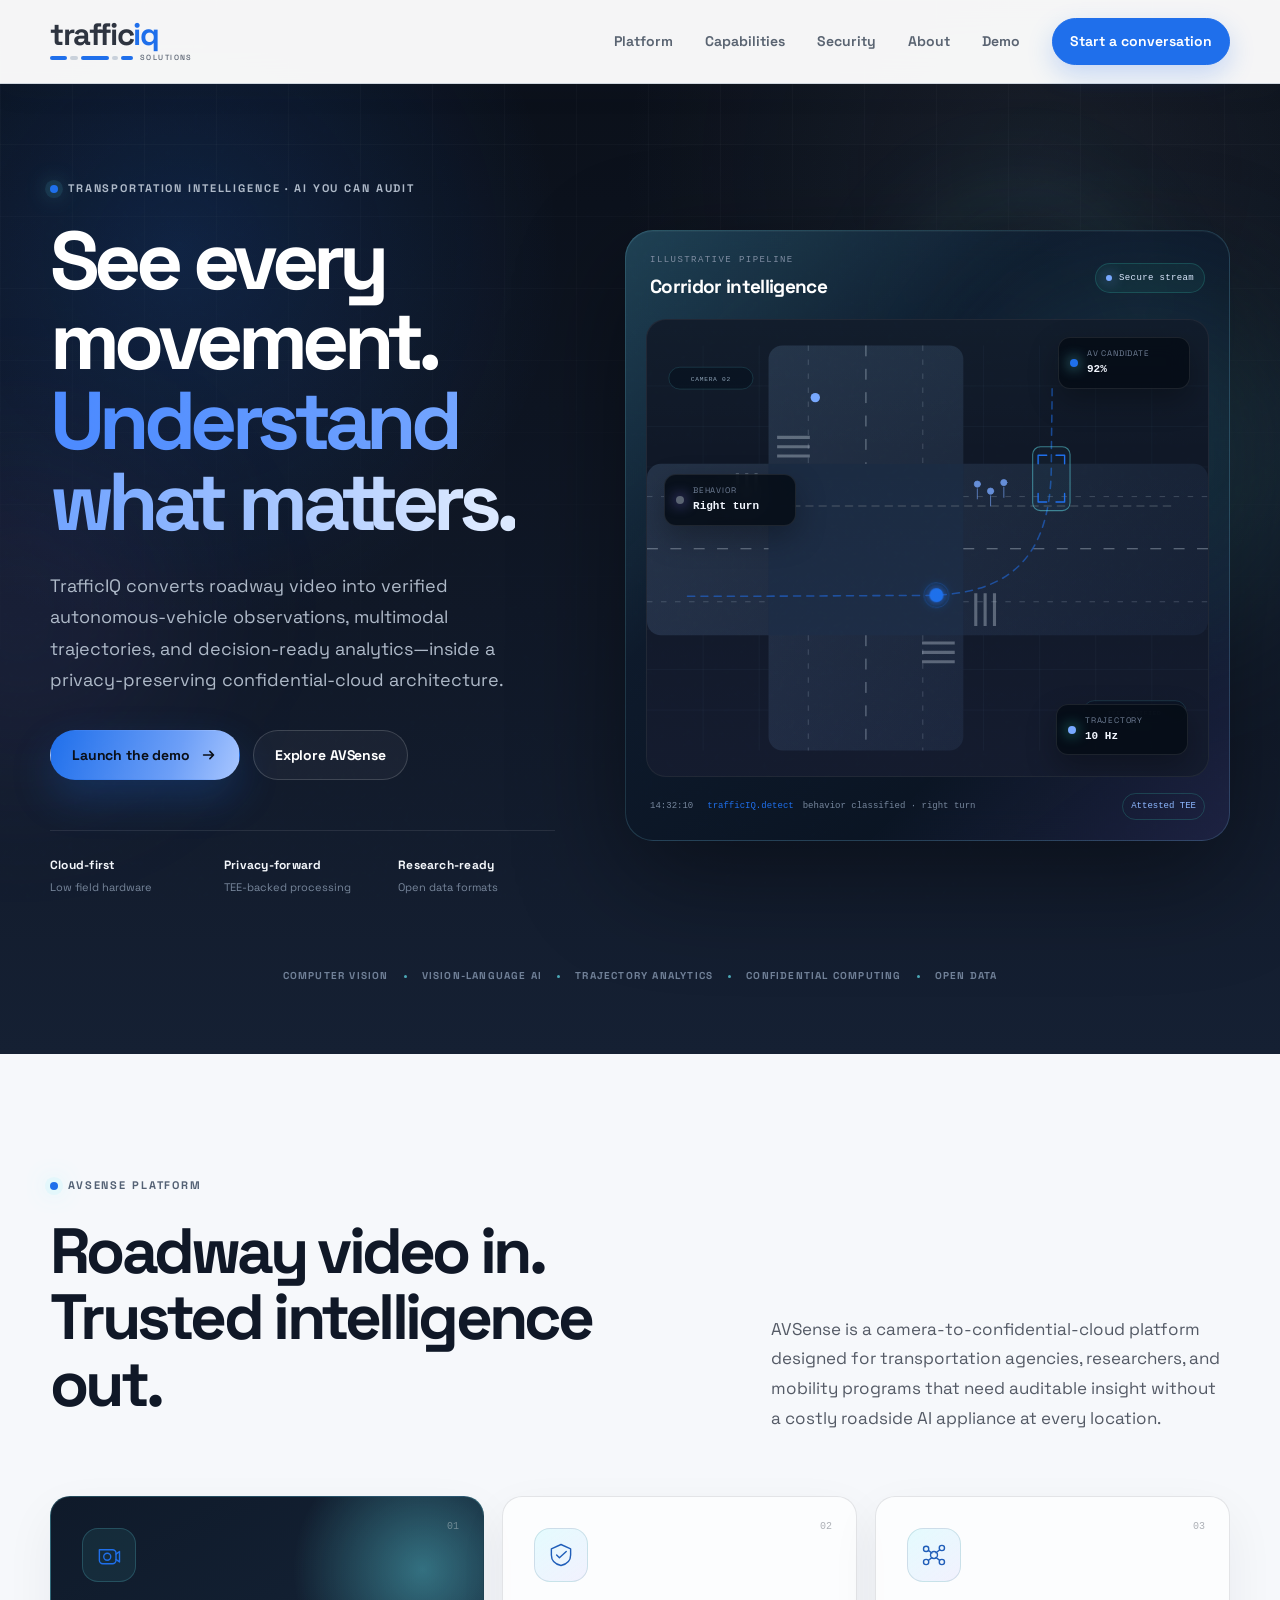
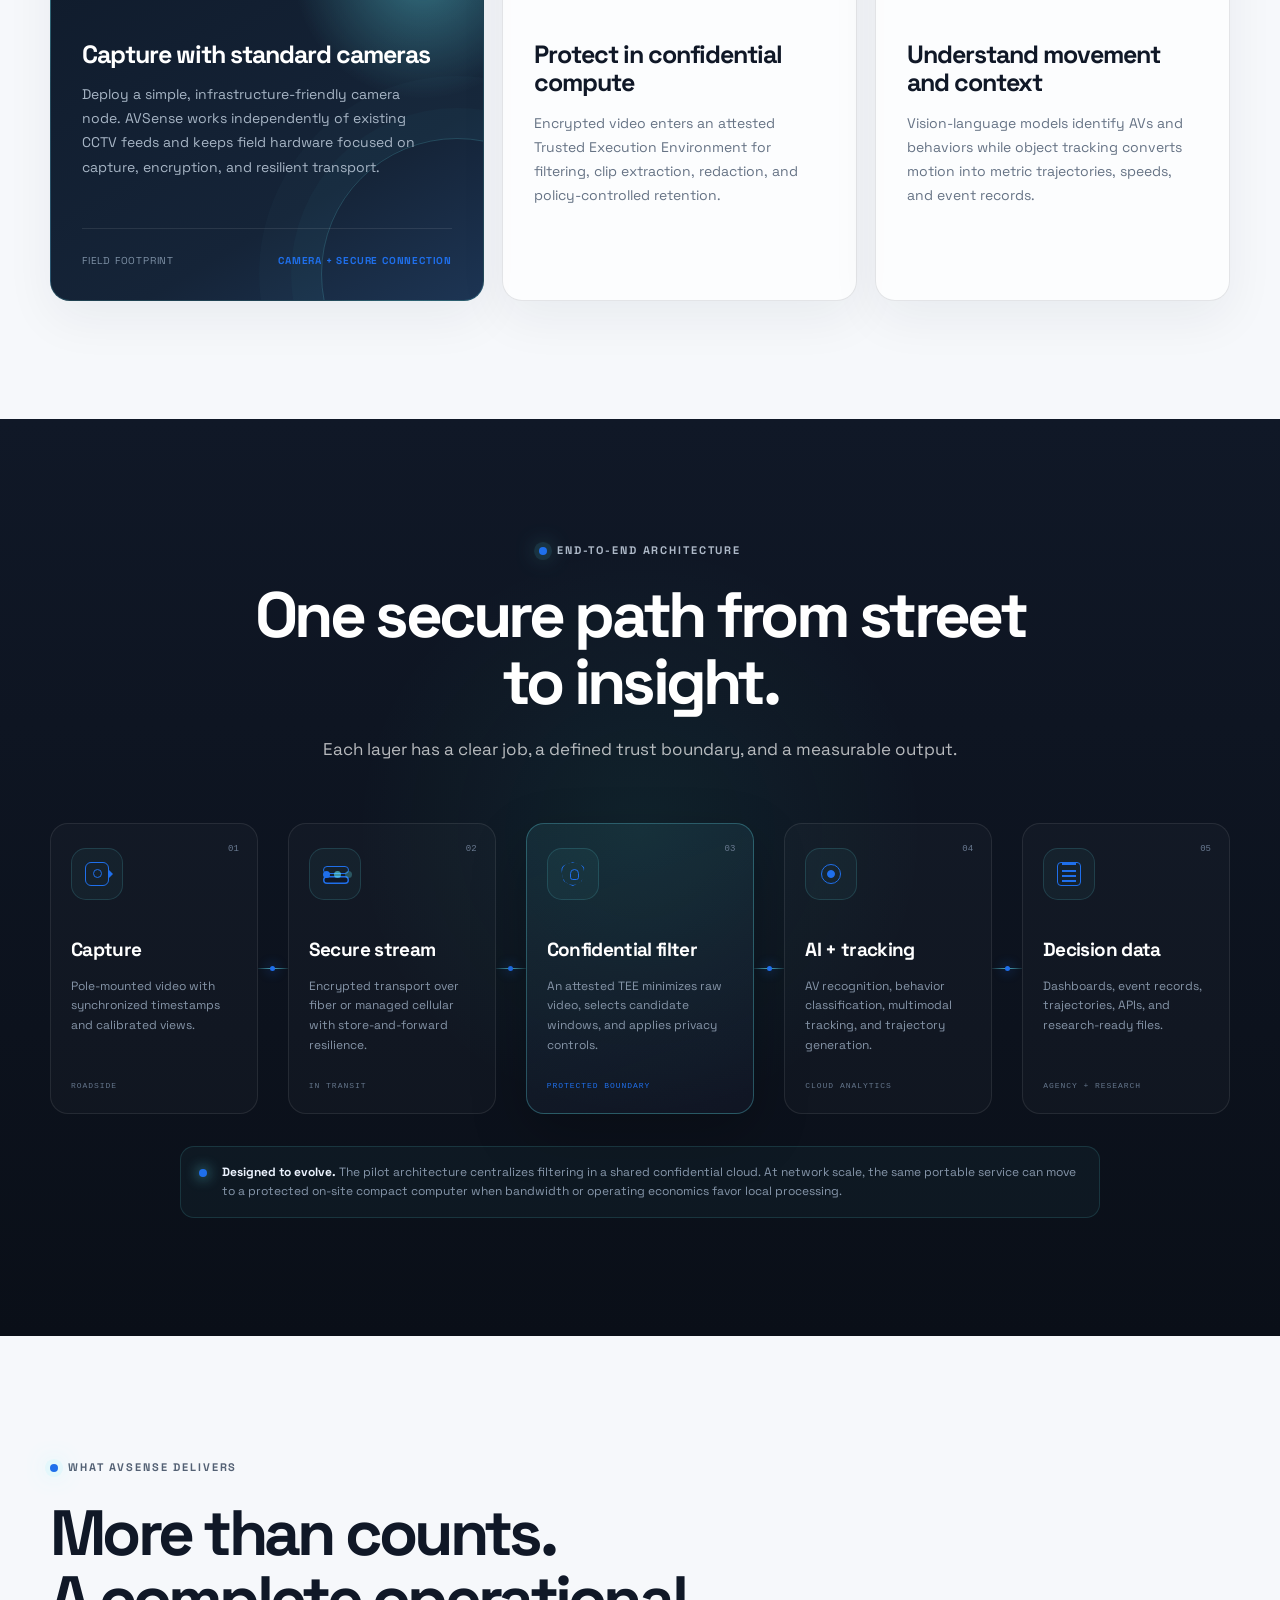
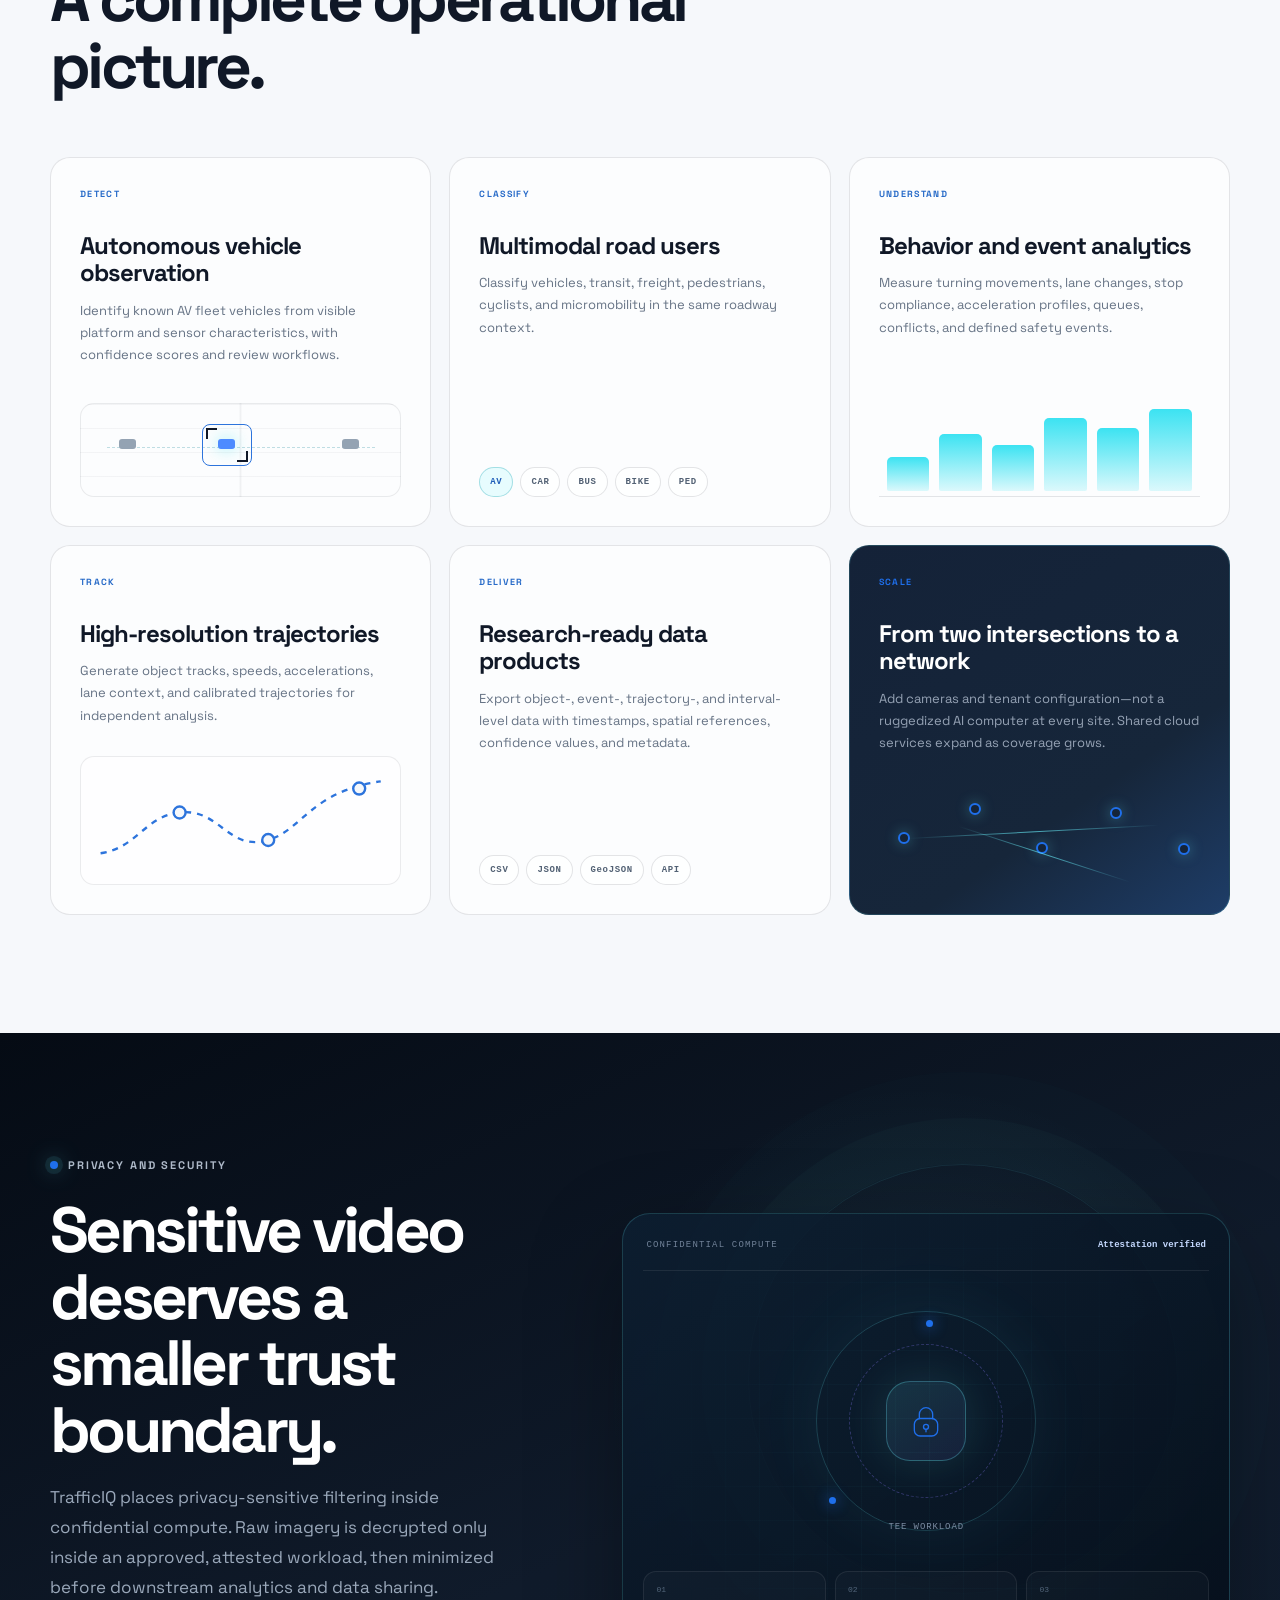
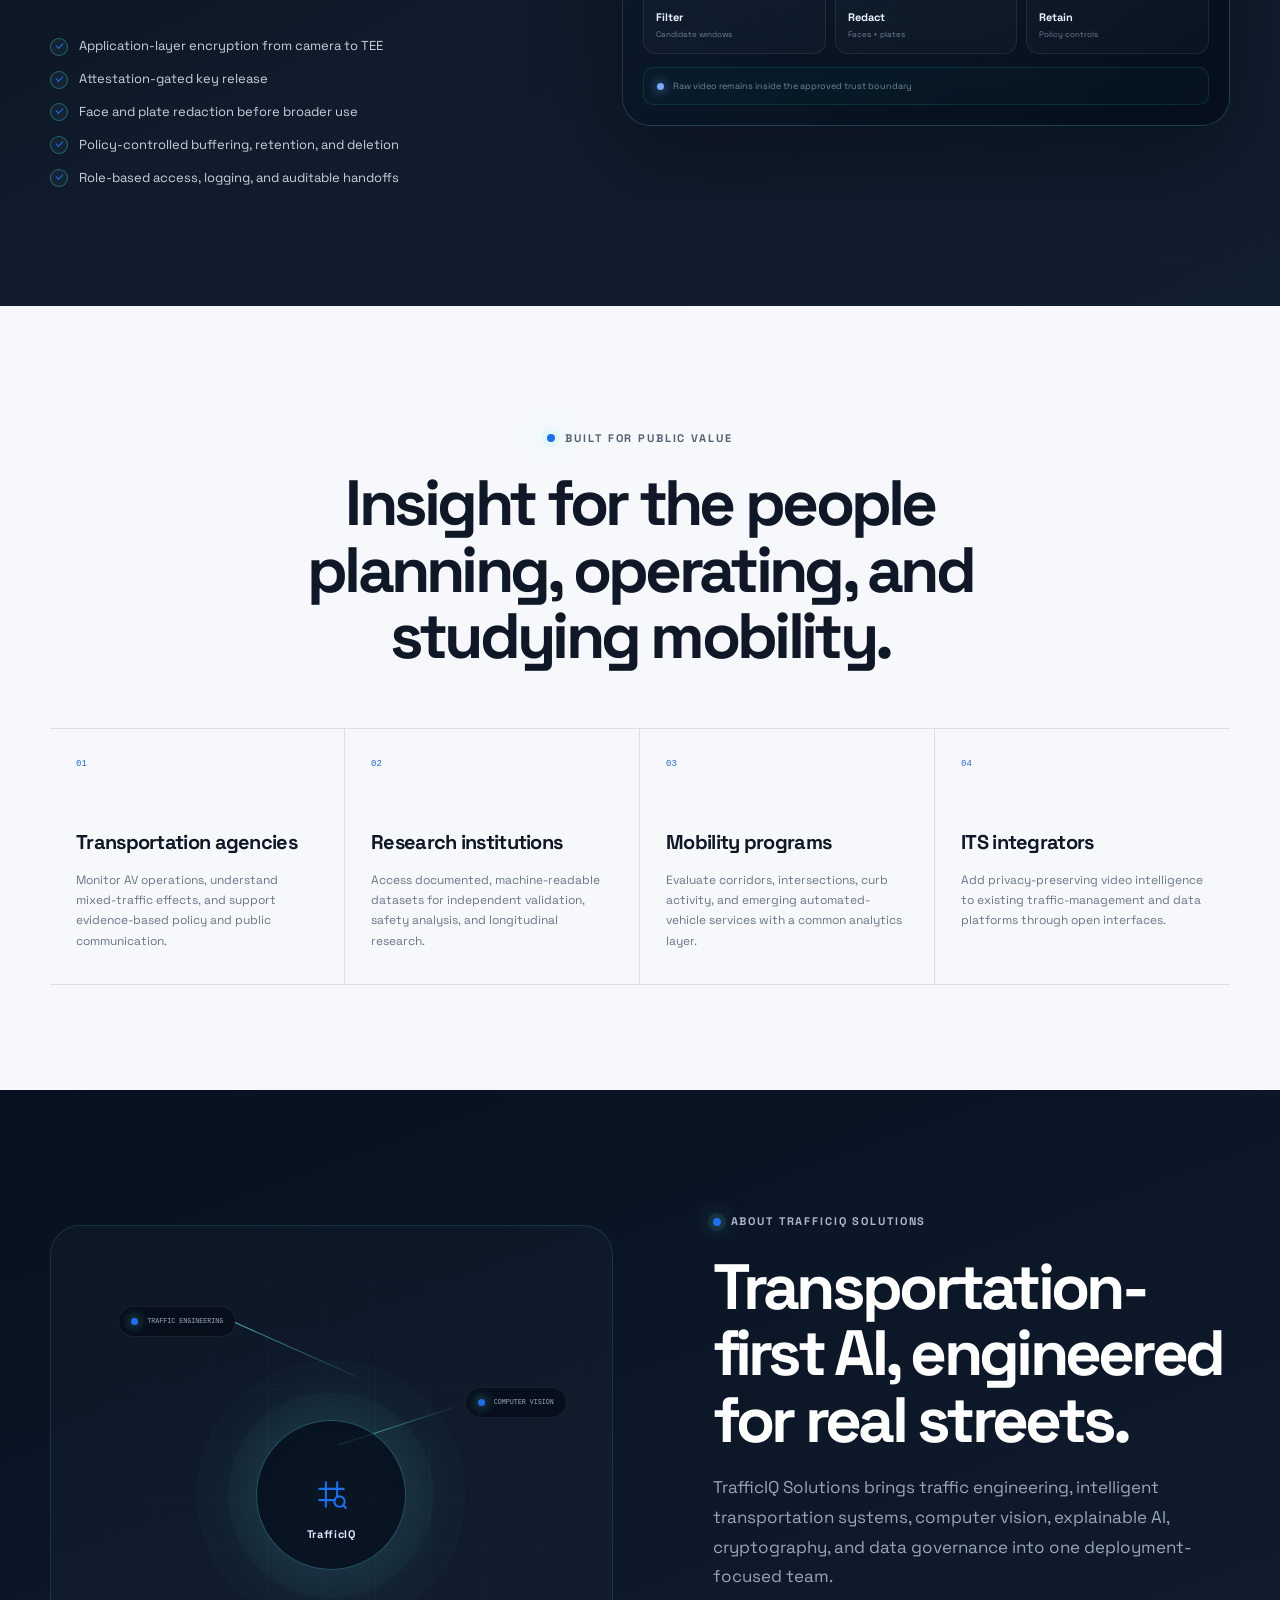
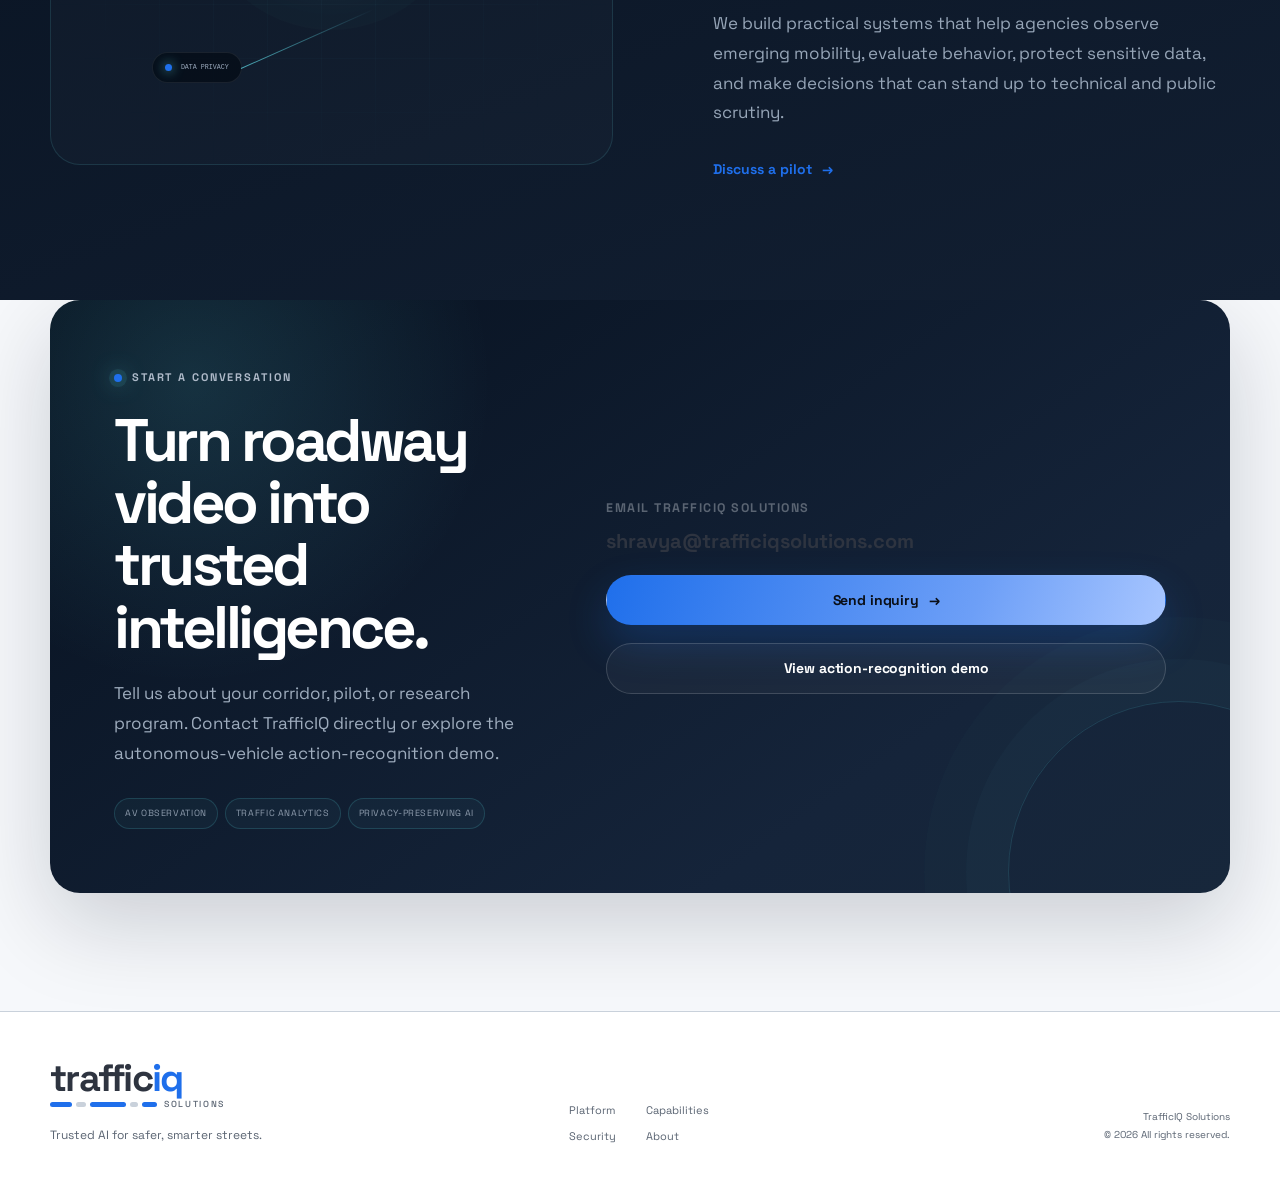
==== commit 20f71a22: "Update index.html" ====
--- a/index.html
+++ b/index.html
@@ -25,7 +25,7 @@
           <span class="brand-wordmark">traffic<span>iq</span></span>
           <span class="brand-subline">
             <span class="brand-road" aria-hidden="true"><i></i><i></i><i></i><i></i><i></i></span>
-            <span class="brand-company">Solutions, PLLC</span>
+            <span class="brand-company">Solutions</span>
           </span>
         </span>
       </a>
@@ -447,7 +447,7 @@
         <div class="about-copy reveal">
           <div class="eyebrow"><span class="eyebrow-dot"></span> About TrafficIQ Solutions</div>
           <h2>Transportation-first AI, engineered for real streets.</h2>
-          <p>TrafficIQ Solutions, PLLC brings traffic engineering, intelligent transportation systems, computer vision, explainable AI, cryptography, and data governance into one deployment-focused team.</p>
+          <p>TrafficIQ Solutions brings traffic engineering, intelligent transportation systems, computer vision, explainable AI, cryptography, and data governance into one deployment-focused team.</p>
           <p>We build practical systems that help agencies observe emerging mobility, evaluate behavior, protect sensitive data, and make decisions that can stand up to technical and public scrutiny.</p>
           <a class="text-link" href="mailto:shravya@trafficiqsolutions.com?subject=TrafficIQ%20Solutions%20Inquiry">Discuss a pilot <span>→</span></a>
         </div>
@@ -485,7 +485,7 @@
             <span class="brand-wordmark">traffic<span>iq</span></span>
             <span class="brand-subline">
               <span class="brand-road" aria-hidden="true"><i></i><i></i><i></i><i></i><i></i></span>
-              <span class="brand-company">Solutions, PLLC</span>
+              <span class="brand-company">Solutions</span>
             </span>
         </span>
         </a>
@@ -498,7 +498,7 @@
         <a href="#about">About</a>
       </nav>
       <div class="footer-meta">
-        <p>TrafficIQ Solutions, PLLC</p>
+        <p>TrafficIQ Solutions</p>
         <p>© <span data-year></span> All rights reserved.</p>
       </div>
     </div>
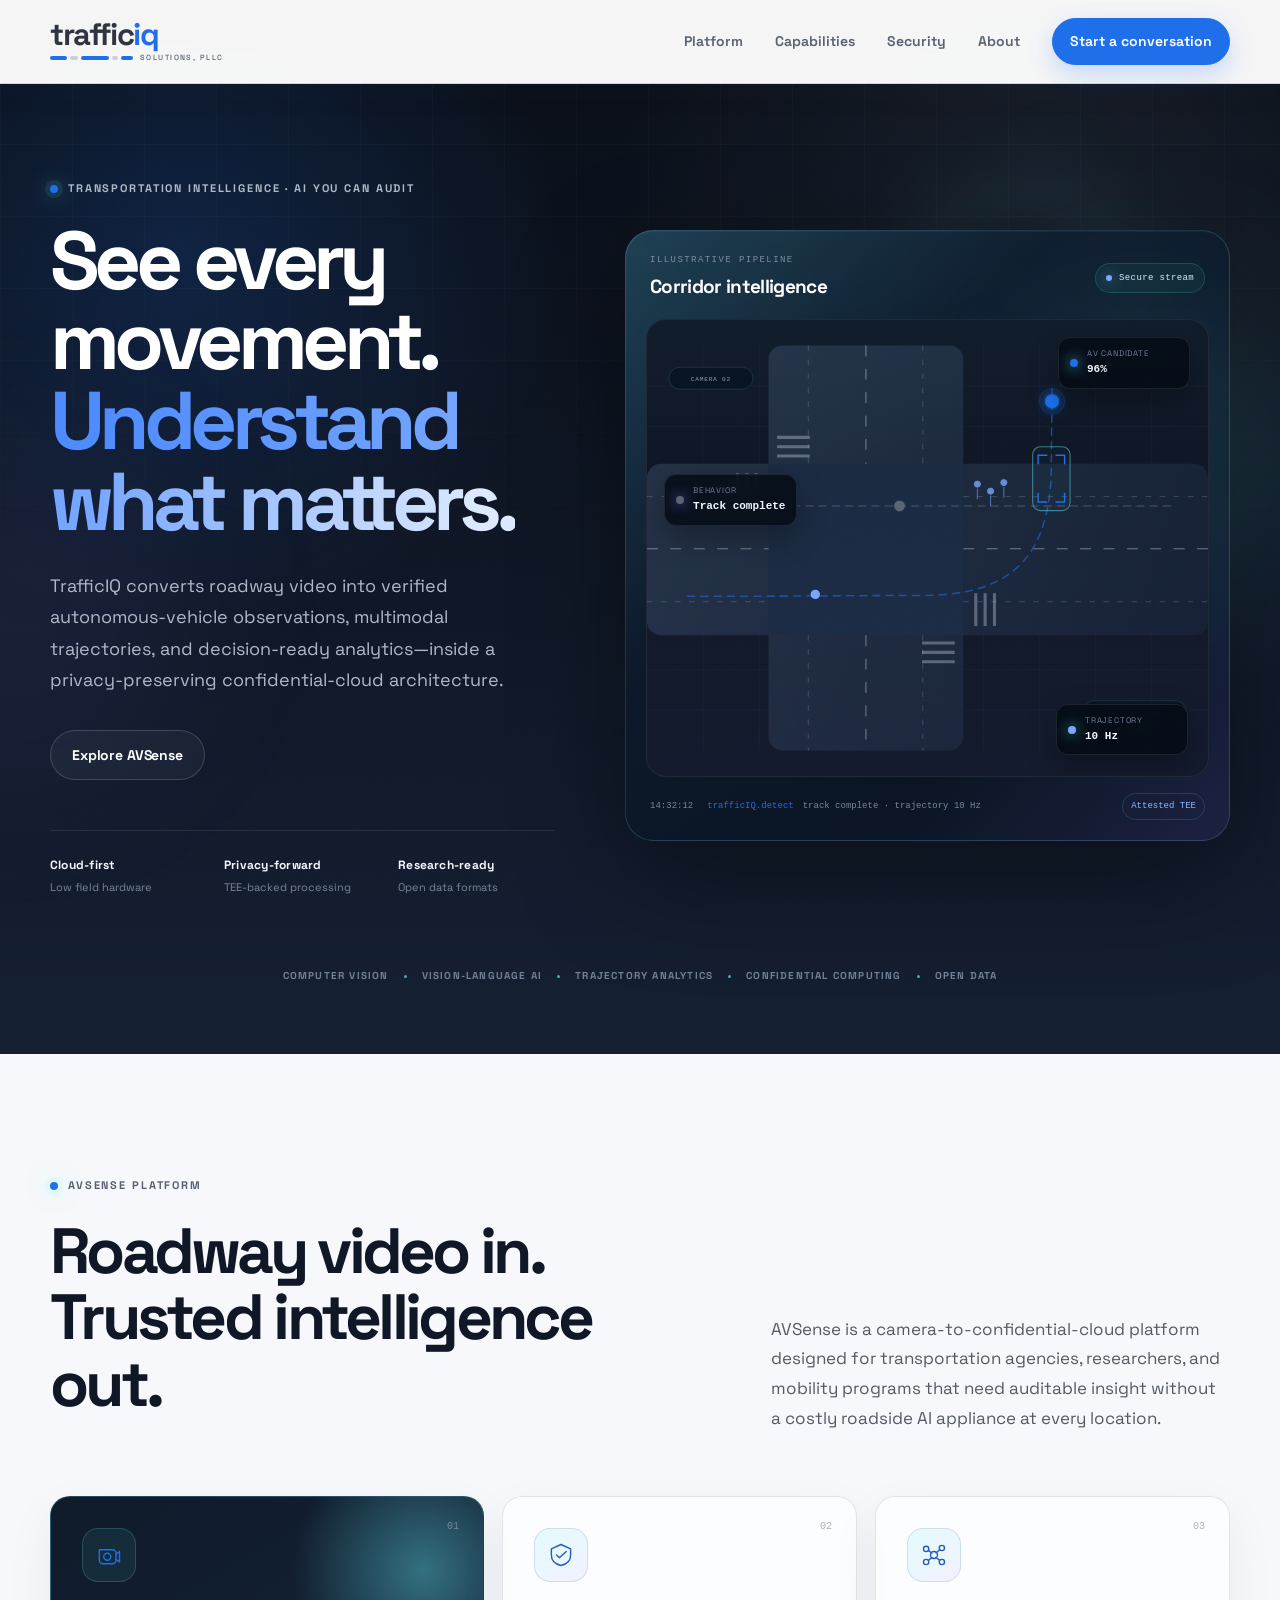
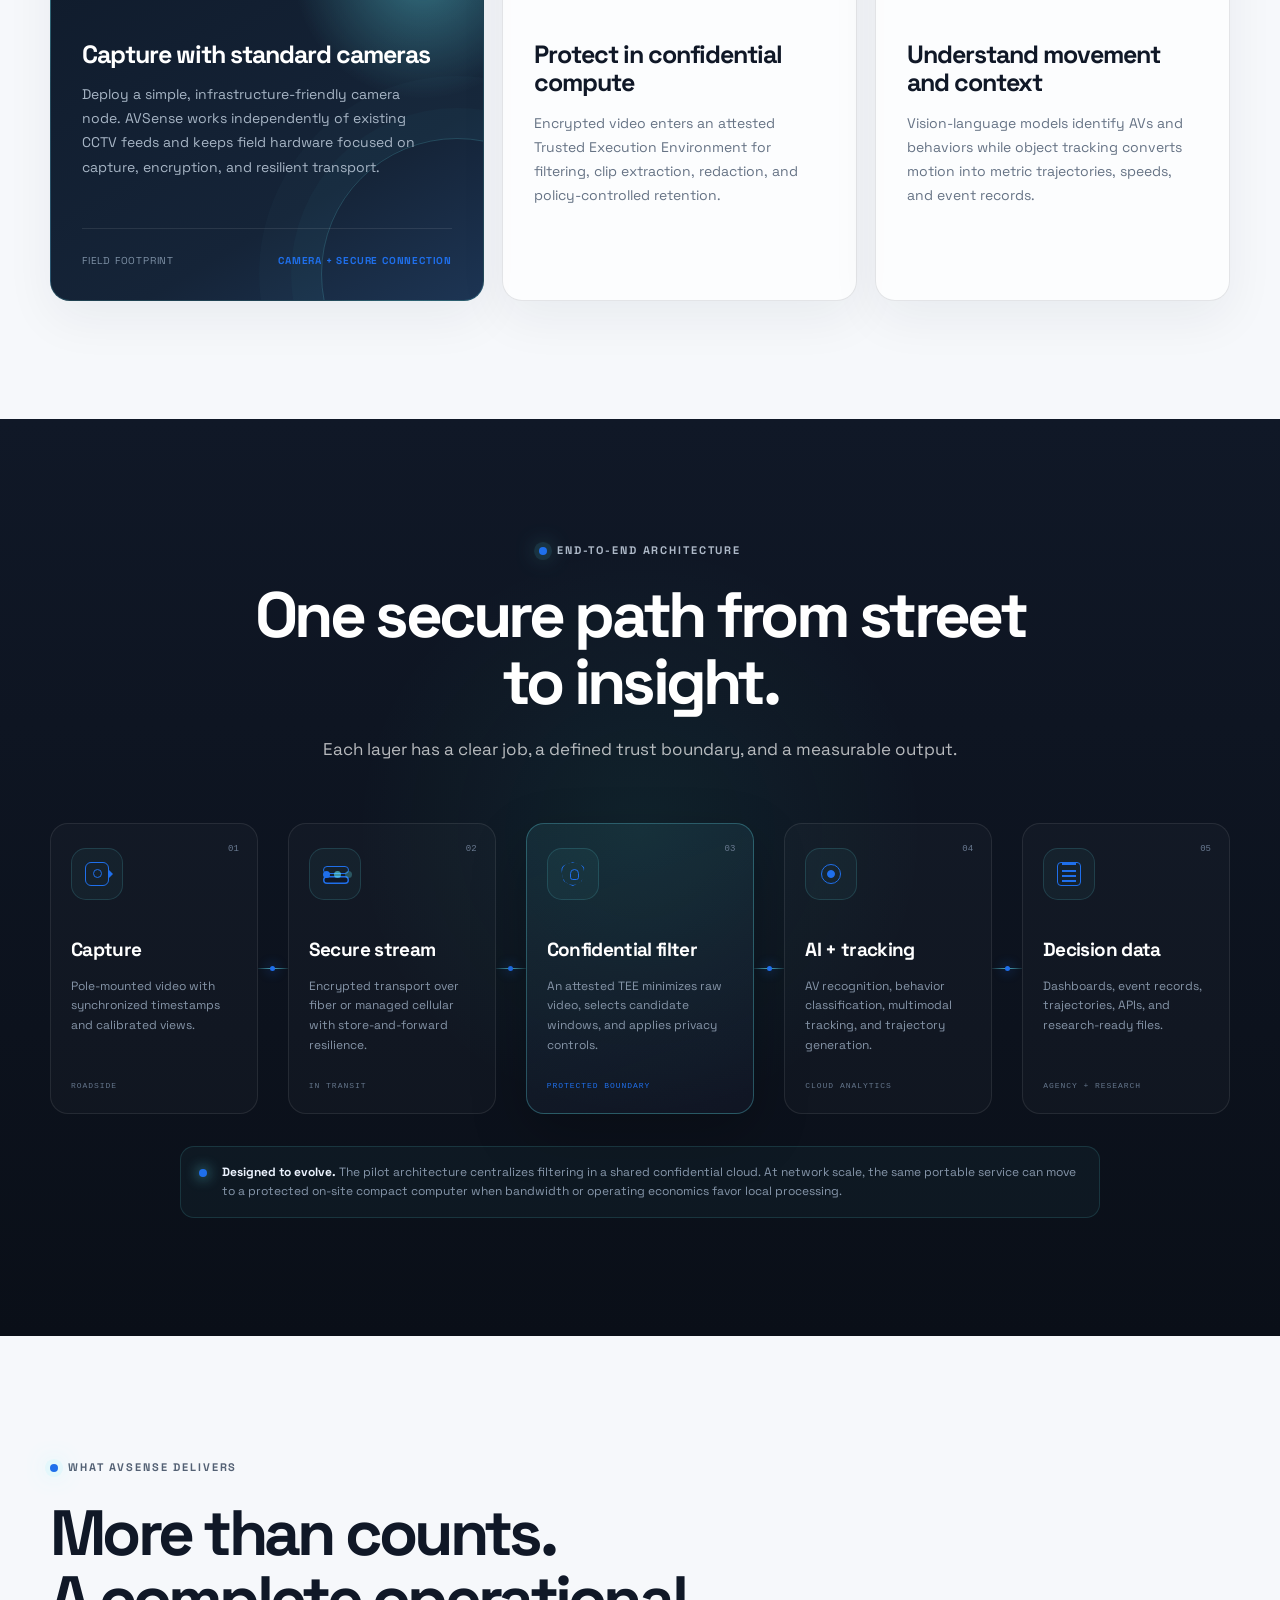
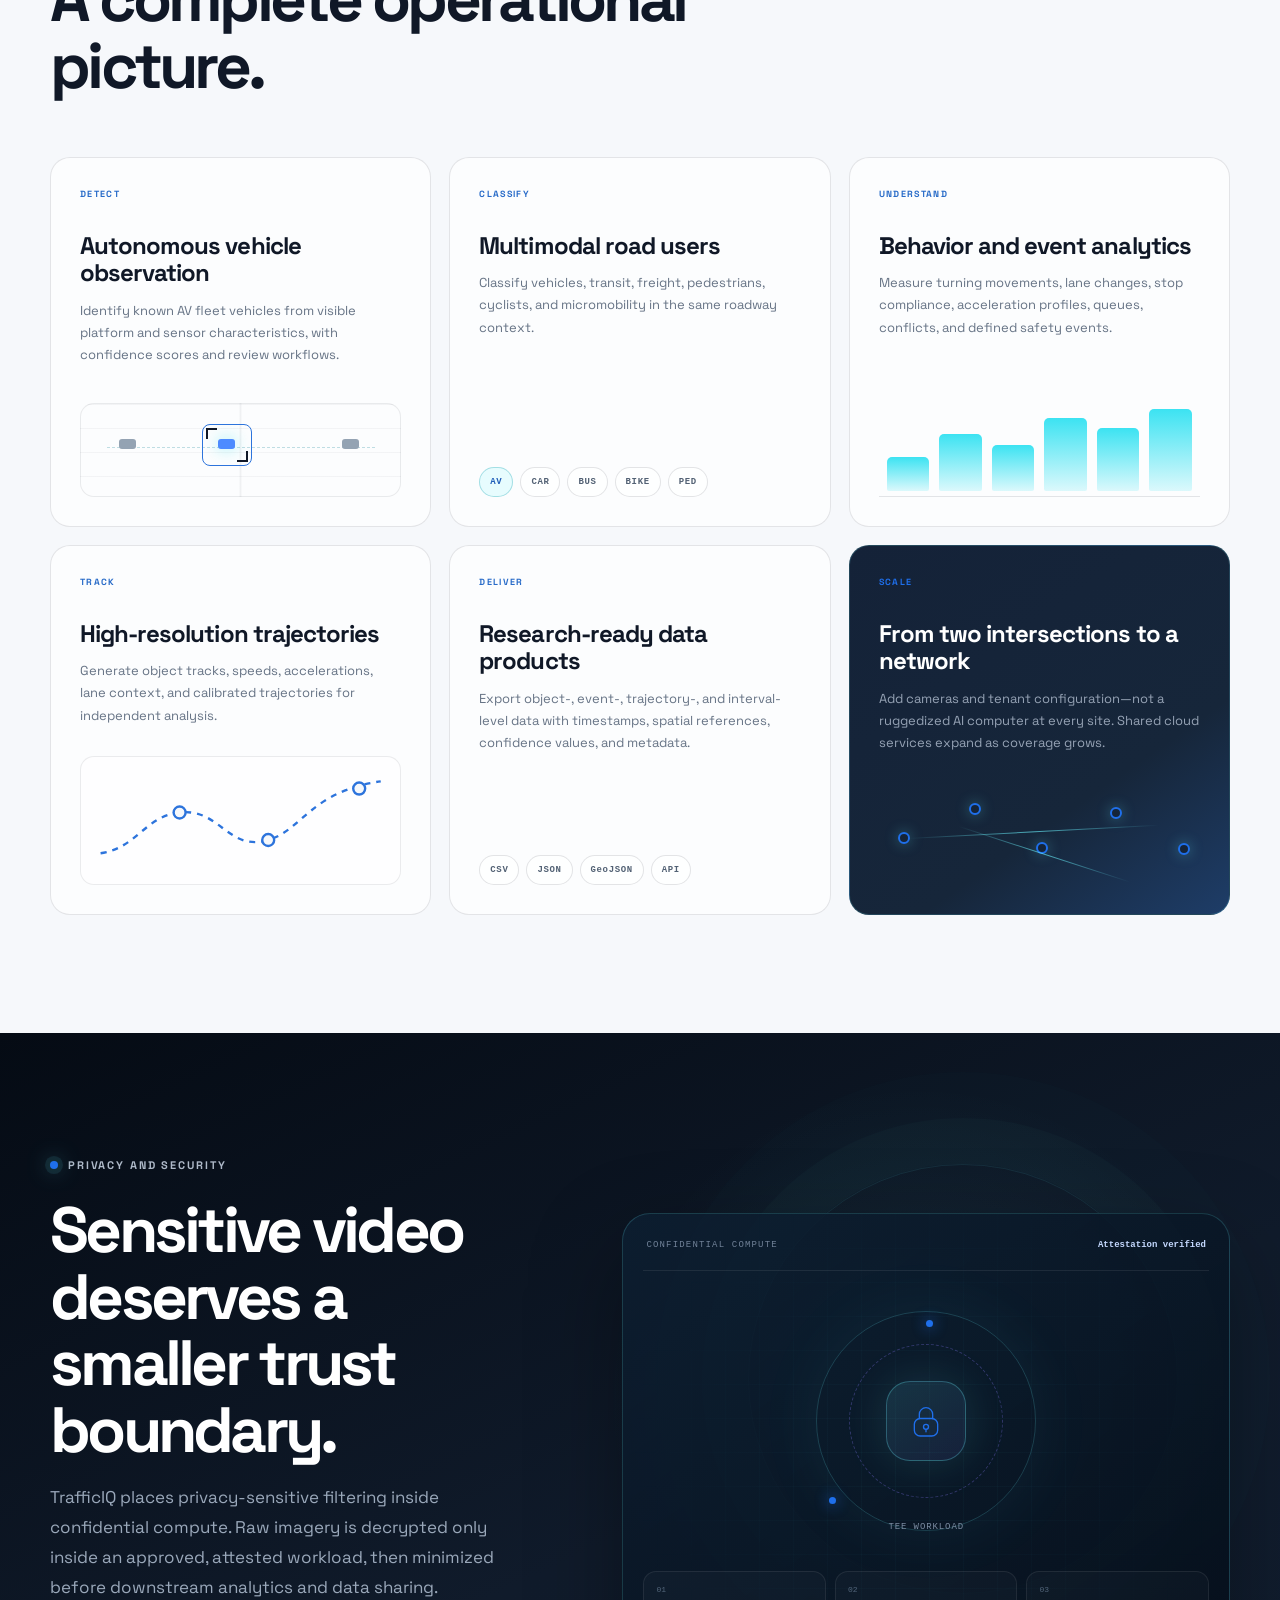
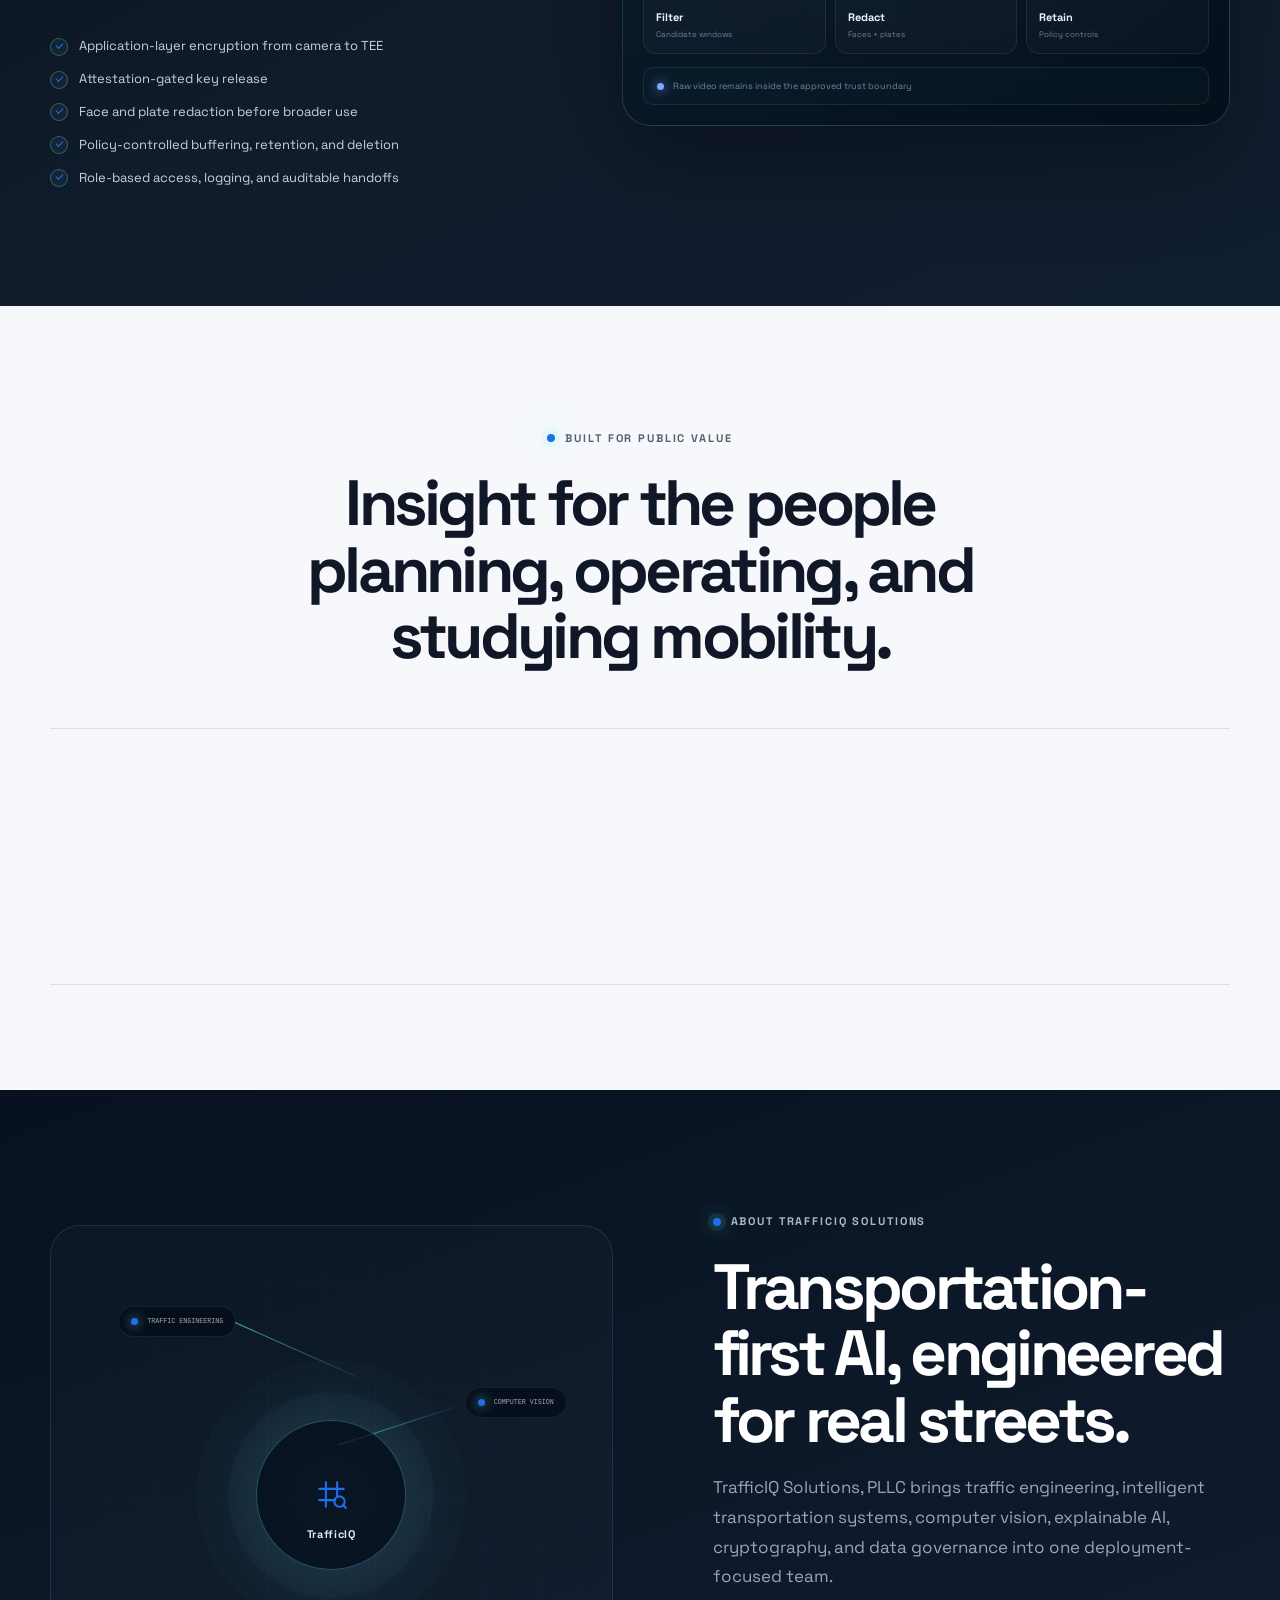
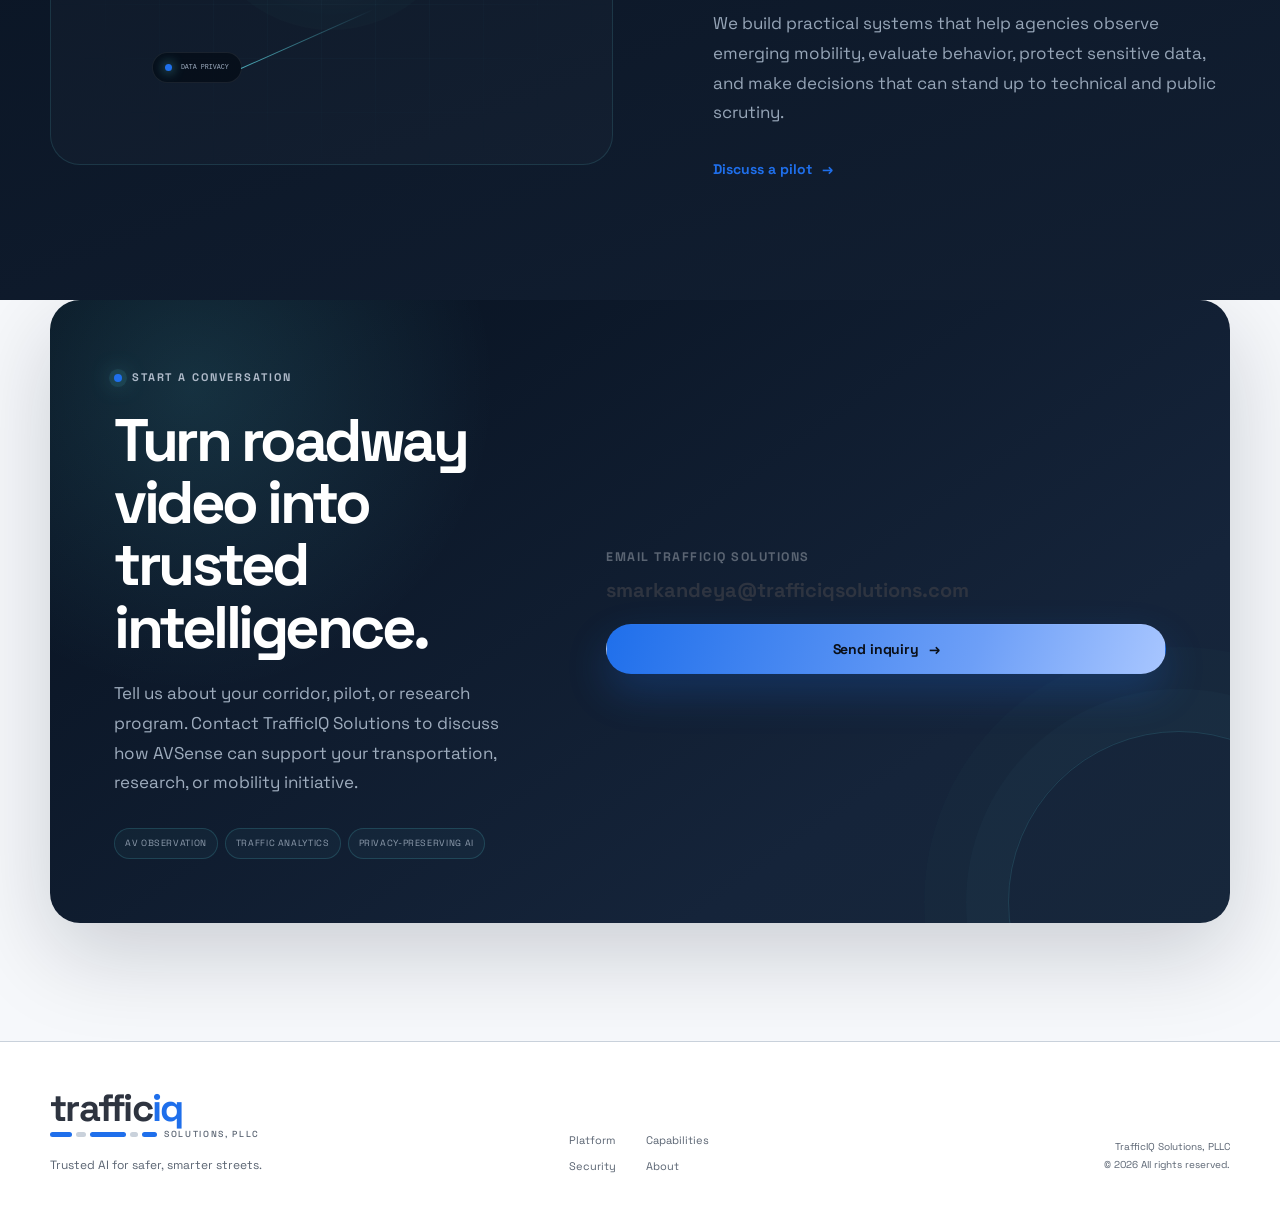
==== commit 00c46660: "Add files via upload" ====
--- a/index.html
+++ b/index.html
@@ -1,507 +1,3240 @@
-<!doctype html>
+<!DOCTYPE html>
+
 <html lang="en">
 <head>
-  <meta charset="utf-8">
-  <meta name="viewport" content="width=device-width, initial-scale=1">
-  <meta name="theme-color" content="#ffffff">
-  <meta name="description" content="TrafficIQ Solutions turns roadway video into trusted autonomous-vehicle observations, multimodal trajectories, and decision-ready traffic analytics.">
-  <title>TrafficIQ Solutions | Trusted AI for Smarter Streets</title>
-  <script>document.documentElement.classList.add("js");</script>
-  <link rel="icon" href="assets/favicon.svg" type="image/svg+xml">
-  <link rel="preconnect" href="https://fonts.googleapis.com">
-  <link rel="preconnect" href="https://fonts.gstatic.com" crossorigin>
-  <link href="https://fonts.googleapis.com/css2?family=Space+Grotesk:wght@500;600;700&display=swap" rel="stylesheet">
-  <link rel="stylesheet" href="styles.css">
-  <script defer src="app.js"></script>
+<meta charset="utf-8"/>
+<meta content="width=device-width, initial-scale=1" name="viewport"/>
+<meta content="#ffffff" name="theme-color"/>
+<meta content="TrafficIQ Solutions turns roadway video into trusted autonomous-vehicle observations, multimodal trajectories, and decision-ready traffic analytics." name="description"/>
+<title>TrafficIQ Solutions | Trusted AI for Smarter Streets</title>
+<script>document.documentElement.classList.add("js");</script>
+<link href="https://fonts.googleapis.com" rel="preconnect"/>
+<link crossorigin="" href="https://fonts.gstatic.com" rel="preconnect"/>
+<link href="https://fonts.googleapis.com/css2?family=Space+Grotesk:wght@500;600;700&amp;display=swap" rel="stylesheet"/>
+<style>
+:root {
+  --ink-950: #0a0f18;
+  --ink-900: #101827;
+  --ink-850: #152033;
+  --ink-800: #1b2738;
+  --ink-700: #263548;
+  --slate-600: #5a6472;
+  --slate-500: #718096;
+  --slate-400: #96a3b5;
+  --slate-300: #c9d1db;
+  --paper: #f6f8fb;
+  --white: #ffffff;
+  --cyan: #1f6feb;
+  --cyan-strong: #4d8bff;
+  --teal: #78a8ff;
+  --violet: #5a6472;
+  --lime: #dce9ff;
+  --brand-charcoal: #2e3440;
+  --brand-blue: #1f6feb;
+  --brand-slate: #5a6472;
+  --brand-mist: #c9d1db;
+  --brand-pale: #eaf1ff;
+  --line-dark: rgba(255, 255, 255, 0.1);
+  --line-light: rgba(46, 52, 64, 0.12);
+  --shadow: 0 24px 80px rgba(10, 15, 24, 0.22);
+  --radius-sm: 12px;
+  --radius-md: 20px;
+  --radius-lg: 30px;
+  --container: min(1180px, calc(100vw - 40px));
+  --header-height: 84px;
+}
+
+* {
+  box-sizing: border-box;
+}
+
+html {
+  scroll-behavior: smooth;
+  scroll-padding-top: 110px;
+}
+
+body {
+  margin: 0;
+  min-width: 320px;
+  background: var(--ink-900);
+  color: var(--white);
+  font-family: "Space Grotesk", Inter, ui-sans-serif, -apple-system, BlinkMacSystemFont, "Segoe UI", sans-serif;
+  line-height: 1.6;
+  text-rendering: optimizeLegibility;
+  -webkit-font-smoothing: antialiased;
+}
+
+body.nav-open {
+  overflow: hidden;
+}
+
+::selection {
+  background: rgba(105, 243, 255, 0.28);
+  color: var(--white);
+}
+
+img,
+svg {
+  display: block;
+  max-width: 100%;
+}
+
+button,
+input,
+textarea {
+  font: inherit;
+}
+
+a {
+  color: inherit;
+  text-decoration: none;
+}
+
+p,
+h1,
+h2,
+h3 {
+  margin-top: 0;
+}
+
+.skip-link {
+  position: fixed;
+  top: 12px;
+  left: 12px;
+  z-index: 1000;
+  transform: translateY(-150%);
+  border-radius: 8px;
+  background: var(--cyan);
+  color: var(--ink-950);
+  padding: 10px 14px;
+  font-weight: 800;
+  transition: transform 0.2s ease;
+}
+
+.skip-link:focus {
+  transform: translateY(0);
+}
+
+.page-noise {
+  position: fixed;
+  inset: 0;
+  z-index: 50;
+  pointer-events: none;
+  opacity: 0.035;
+  background-image: url("data:image/svg+xml,%3Csvg viewBox='0 0 180 180' xmlns='http://www.w3.org/2000/svg'%3E%3Cfilter id='n'%3E%3CfeTurbulence type='fractalNoise' baseFrequency='.92' numOctaves='3' stitchTiles='stitch'/%3E%3C/filter%3E%3Crect width='100%25' height='100%25' filter='url(%23n)' opacity='.7'/%3E%3C/svg%3E");
+  mix-blend-mode: soft-light;
+}
+
+.container {
+  width: var(--container);
+  margin-inline: auto;
+}
+
+.section {
+  position: relative;
+  padding: 118px 0;
+  overflow: clip;
+}
+
+.section-light {
+  background: var(--paper);
+  color: var(--ink-900);
+}
+
+.site-header {
+  position: fixed;
+  inset: 0 0 auto;
+  z-index: 100;
+  height: var(--header-height);
+  border-bottom: 1px solid transparent;
+  transition: background 0.3s ease, border-color 0.3s ease, box-shadow 0.3s ease;
+}
+
+.site-header.is-scrolled {
+  background: rgba(5, 11, 20, 0.82);
+  border-bottom-color: rgba(255, 255, 255, 0.08);
+  box-shadow: 0 10px 40px rgba(0, 0, 0, 0.18);
+  backdrop-filter: blur(18px);
+  -webkit-backdrop-filter: blur(18px);
+}
+
+.nav-shell {
+  height: 100%;
+  display: flex;
+  align-items: center;
+  justify-content: space-between;
+  gap: 32px;
+}
+
+.brand {
+  display: inline-flex;
+  align-items: center;
+  gap: 10px;
+  flex: 0 0 auto;
+}
+
+.brand-mark {
+  width: 38px;
+  height: 38px;
+}
+
+.brand-type {
+  font-size: 21px;
+  font-weight: 760;
+  letter-spacing: -0.045em;
+}
+
+.brand-type span {
+  color: var(--cyan);
+}
+
+.brand-suffix {
+  margin-left: -4px;
+  padding-left: 9px;
+  border-left: 1px solid rgba(255, 255, 255, 0.24);
+  color: var(--slate-400);
+  font-size: 11px;
+  font-weight: 720;
+  letter-spacing: 0.16em;
+  text-transform: uppercase;
+}
+
+.primary-nav {
+  display: flex;
+  align-items: center;
+  gap: 32px;
+}
+
+.primary-nav a {
+  position: relative;
+  color: #c7d0dd;
+  font-size: 14px;
+  font-weight: 650;
+  transition: color 0.2s ease;
+}
+
+.primary-nav a:not(.nav-cta)::after {
+  content: "";
+  position: absolute;
+  right: 0;
+  bottom: -8px;
+  left: 0;
+  height: 1px;
+  background: var(--cyan);
+  transform: scaleX(0);
+  transform-origin: right;
+  transition: transform 0.25s ease;
+}
+
+.primary-nav a:hover,
+.primary-nav a:focus-visible {
+  color: var(--white);
+}
+
+.primary-nav a:hover::after,
+.primary-nav a:focus-visible::after {
+  transform: scaleX(1);
+  transform-origin: left;
+}
+
+.nav-cta {
+  border: 1px solid rgba(105, 243, 255, 0.42);
+  border-radius: 999px;
+  padding: 11px 17px;
+  color: var(--white) !important;
+  background: rgba(105, 243, 255, 0.06);
+}
+
+.nav-cta:hover,
+.nav-cta:focus-visible {
+  border-color: var(--cyan);
+  background: rgba(105, 243, 255, 0.12);
+}
+
+.nav-toggle {
+  display: none;
+  width: 44px;
+  height: 44px;
+  padding: 0;
+  border: 1px solid rgba(255, 255, 255, 0.12);
+  border-radius: 12px;
+  background: rgba(255, 255, 255, 0.04);
+}
+
+.nav-toggle span {
+  display: block;
+  width: 18px;
+  height: 1.5px;
+  margin: 5px auto;
+  border-radius: 999px;
+  background: var(--white);
+  transition: transform 0.25s ease;
+}
+
+.nav-toggle[aria-expanded="true"] span:first-child {
+  transform: translateY(3.25px) rotate(45deg);
+}
+
+.nav-toggle[aria-expanded="true"] span:last-child {
+  transform: translateY(-3.25px) rotate(-45deg);
+}
+
+.hero {
+  min-height: 940px;
+  padding-top: 175px;
+  padding-bottom: 70px;
+  background:
+    radial-gradient(circle at 14% 24%, rgba(58, 213, 196, 0.11), transparent 27%),
+    radial-gradient(circle at 82% 16%, rgba(141, 124, 255, 0.16), transparent 31%),
+    linear-gradient(180deg, #050b14 0%, #07111f 58%, #0a1627 100%);
+}
+
+.hero::before {
+  content: "";
+  position: absolute;
+  inset: 0;
+  background-image:
+    linear-gradient(rgba(255, 255, 255, 0.026) 1px, transparent 1px),
+    linear-gradient(90deg, rgba(255, 255, 255, 0.026) 1px, transparent 1px);
+  background-size: 72px 72px;
+  mask-image: linear-gradient(to bottom, black, transparent 78%);
+  pointer-events: none;
+}
+
+.hero-orb {
+  position: absolute;
+  border-radius: 50%;
+  filter: blur(12px);
+  pointer-events: none;
+}
+
+.hero-orb-one {
+  top: 190px;
+  right: 10%;
+  width: 260px;
+  height: 260px;
+  border: 1px solid rgba(105, 243, 255, 0.22);
+  box-shadow: inset 0 0 90px rgba(105, 243, 255, 0.08), 0 0 120px rgba(105, 243, 255, 0.07);
+}
+
+.hero-orb-two {
+  top: 450px;
+  left: -140px;
+  width: 320px;
+  height: 320px;
+  background: rgba(141, 124, 255, 0.08);
+  filter: blur(80px);
+}
+
+.hero-grid {
+  position: relative;
+  z-index: 2;
+  display: grid;
+  grid-template-columns: minmax(0, 0.91fr) minmax(520px, 1.09fr);
+  gap: 70px;
+  align-items: center;
+}
+
+.eyebrow {
+  display: inline-flex;
+  align-items: center;
+  gap: 10px;
+  margin-bottom: 23px;
+  color: #aeb9c8;
+  font-size: 11px;
+  font-weight: 760;
+  letter-spacing: 0.17em;
+  text-transform: uppercase;
+}
+
+.eyebrow-dark {
+  color: #546174;
+}
+
+.eyebrow-dot {
+  position: relative;
+  width: 8px;
+  height: 8px;
+  border-radius: 50%;
+  background: var(--cyan);
+  box-shadow: 0 0 0 5px rgba(105, 243, 255, 0.09), 0 0 22px rgba(105, 243, 255, 0.75);
+}
+
+.hero h1 {
+  margin-bottom: 28px;
+  font-size: clamp(58px, 6.4vw, 92px);
+  line-height: 0.98;
+  letter-spacing: -0.068em;
+  font-weight: 720;
+}
+
+.hero h1 span {
+  background: linear-gradient(92deg, var(--cyan) 4%, var(--teal) 47%, #8db7ff 92%);
+  background-clip: text;
+  -webkit-background-clip: text;
+  color: transparent;
+}
+
+.hero-lede {
+  max-width: 650px;
+  margin-bottom: 34px;
+  color: #aeb9c8;
+  font-size: 18px;
+  line-height: 1.75;
+}
+
+.hero-actions {
+  display: flex;
+  flex-wrap: wrap;
+  gap: 13px;
+}
+
+.button {
+  min-height: 50px;
+  display: inline-flex;
+  align-items: center;
+  justify-content: center;
+  gap: 10px;
+  border: 1px solid transparent;
+  border-radius: 999px;
+  padding: 13px 21px;
+  font-size: 14px;
+  font-weight: 760;
+  letter-spacing: -0.01em;
+  cursor: pointer;
+  transition: transform 0.2s ease, box-shadow 0.2s ease, background 0.2s ease, border-color 0.2s ease;
+}
+
+.button svg {
+  width: 18px;
+  fill: none;
+  stroke: currentColor;
+  stroke-width: 1.8;
+  stroke-linecap: round;
+  stroke-linejoin: round;
+}
+
+.button:hover,
+.button:focus-visible {
+  transform: translateY(-2px);
+}
+
+.button-primary {
+  background: linear-gradient(110deg, var(--cyan), #6d9ff7 66%, #a8c6ff);
+  color: var(--ink-950);
+  box-shadow: 0 12px 34px rgba(62, 222, 221, 0.22);
+}
+
+.button-primary:hover,
+.button-primary:focus-visible {
+  box-shadow: 0 16px 42px rgba(62, 222, 221, 0.34);
+}
+
+.button-secondary {
+  border-color: rgba(255, 255, 255, 0.16);
+  background: rgba(255, 255, 255, 0.04);
+  color: var(--white);
+}
+
+.button-secondary:hover,
+.button-secondary:focus-visible {
+  border-color: rgba(105, 243, 255, 0.46);
+  background: rgba(105, 243, 255, 0.07);
+}
+
+.hero-proof {
+  display: grid;
+  grid-template-columns: repeat(3, minmax(0, 1fr));
+  gap: 17px;
+  margin-top: 50px;
+  padding-top: 25px;
+  border-top: 1px solid rgba(255, 255, 255, 0.09);
+}
+
+.hero-proof div {
+  display: flex;
+  flex-direction: column;
+  gap: 3px;
+}
+
+.hero-proof strong {
+  color: #f4f7fb;
+  font-size: 12px;
+  font-weight: 760;
+  letter-spacing: 0.02em;
+}
+
+.hero-proof span {
+  color: #77869b;
+  font-size: 11px;
+}
+
+.intelligence-panel {
+  position: relative;
+  isolation: isolate;
+  border: 1px solid rgba(137, 232, 255, 0.17);
+  border-radius: 28px;
+  padding: 20px;
+  background: linear-gradient(145deg, rgba(18, 34, 56, 0.85), rgba(7, 16, 28, 0.89));
+  box-shadow: 0 35px 110px rgba(0, 0, 0, 0.42), inset 0 1px rgba(255, 255, 255, 0.04);
+  backdrop-filter: blur(16px);
+  -webkit-backdrop-filter: blur(16px);
+}
+
+.intelligence-panel::before {
+  content: "";
+  position: absolute;
+  inset: -1px;
+  z-index: -2;
+  border-radius: inherit;
+  background: linear-gradient(135deg, rgba(105, 243, 255, 0.16), transparent 36%, transparent 70%, rgba(141, 124, 255, 0.16));
+}
+
+.intelligence-panel::after {
+  content: "";
+  position: absolute;
+  top: 10%;
+  right: -13%;
+  z-index: -3;
+  width: 55%;
+  height: 55%;
+  border-radius: 50%;
+  background: rgba(105, 243, 255, 0.1);
+  filter: blur(70px);
+}
+
+.panel-header {
+  display: flex;
+  align-items: center;
+  justify-content: space-between;
+  gap: 20px;
+  padding: 2px 4px 17px;
+}
+
+.panel-kicker {
+  display: block;
+  margin-bottom: 4px;
+  color: #7f8da2;
+  font-family: ui-monospace, SFMono-Regular, Menlo, Consolas, monospace;
+  font-size: 9px;
+  letter-spacing: 0.16em;
+  text-transform: uppercase;
+}
+
+.panel-header h2 {
+  margin: 0;
+  font-size: 19px;
+  letter-spacing: -0.035em;
+}
+
+.live-status {
+  display: inline-flex;
+  align-items: center;
+  gap: 7px;
+  border: 1px solid rgba(56, 216, 189, 0.2);
+  border-radius: 999px;
+  padding: 7px 10px;
+  color: #dce9ff;
+  background: rgba(56, 216, 189, 0.06);
+  font-family: ui-monospace, SFMono-Regular, Menlo, Consolas, monospace;
+  font-size: 9px;
+  letter-spacing: 0.04em;
+}
+
+.live-status span {
+  width: 6px;
+  height: 6px;
+  border-radius: 50%;
+  background: var(--teal);
+  box-shadow: 0 0 14px var(--teal);
+  animation: pulse-status 2s ease-in-out infinite;
+}
+
+.traffic-viewport {
+  position: relative;
+  overflow: hidden;
+  min-height: 456px;
+  border: 1px solid rgba(255, 255, 255, 0.07);
+  border-radius: 20px;
+  background: #101827;
+}
+
+.traffic-viewport::after {
+  content: "";
+  position: absolute;
+  inset: 0;
+  pointer-events: none;
+  background: linear-gradient(180deg, rgba(105, 243, 255, 0.025), transparent 30%, rgba(141, 124, 255, 0.035));
+}
+
+.traffic-map {
+  width: 100%;
+  height: 456px;
+}
+
+.map-grid path {
+  fill: none;
+  stroke: rgba(120, 160, 190, 0.18);
+  stroke-width: 1;
+}
+
+.lane-lines path {
+  fill: none;
+  stroke: rgba(219, 234, 244, 0.47);
+  stroke-width: 1.25;
+  stroke-dasharray: 14 16;
+}
+
+.lane-lines .secondary {
+  stroke: rgba(219, 234, 244, 0.2);
+  stroke-dasharray: 7 11;
+}
+
+.crosswalk path {
+  fill: none;
+  stroke: rgba(225, 235, 245, 0.42);
+  stroke-width: 4;
+}
+
+.context-labels rect {
+  fill: rgba(7, 17, 31, 0.86);
+  stroke: rgba(105, 243, 255, 0.17);
+}
+
+.context-labels text {
+  fill: #8da0b4;
+  font-family: ui-monospace, SFMono-Regular, Menlo, Consolas, monospace;
+  font-size: 8px;
+  letter-spacing: 0.12em;
+}
+
+.trajectory {
+  fill: none;
+  stroke-linecap: round;
+  stroke-width: 2;
+  stroke-dasharray: 9 8;
+  opacity: 0.55;
+  animation: route-dash 16s linear infinite;
+}
+
+.trajectory-one {
+  stroke: #1f6feb;
+}
+
+.trajectory-two {
+  stroke: #5a6472;
+  animation-direction: reverse;
+}
+
+.detection-pulse rect {
+  fill: rgba(105, 243, 255, 0.025);
+  stroke: rgba(105, 243, 255, 0.45);
+  stroke-width: 1.4;
+  animation: detection-flicker 3.4s ease-in-out infinite;
+}
+
+.detection-pulse path {
+  fill: none;
+  stroke: #1f6feb;
+  stroke-width: 1.8;
+  stroke-linecap: round;
+}
+
+.pedestrian-cluster {
+  fill: #78a8ff;
+  stroke: #78a8ff;
+  stroke-linecap: round;
+  opacity: 0.8;
+}
+
+.metric-chip {
+  position: absolute;
+  z-index: 3;
+  display: flex;
+  align-items: center;
+  gap: 9px;
+  min-width: 132px;
+  border: 1px solid rgba(255, 255, 255, 0.09);
+  border-radius: 12px;
+  padding: 9px 11px;
+  background: rgba(5, 12, 22, 0.86);
+  box-shadow: 0 12px 30px rgba(0, 0, 0, 0.28);
+  backdrop-filter: blur(10px);
+  -webkit-backdrop-filter: blur(10px);
+}
+
+.metric-chip-one {
+  top: 17px;
+  right: 18px;
+}
+
+.metric-chip-two {
+  top: 154px;
+  left: 17px;
+}
+
+.metric-chip-three {
+  right: 20px;
+  bottom: 21px;
+}
+
+.metric-icon {
+  width: 8px;
+  height: 8px;
+  border-radius: 50%;
+  flex: 0 0 auto;
+}
+
+.metric-cyan {
+  background: var(--cyan);
+  box-shadow: 0 0 14px rgba(105, 243, 255, 0.9);
+}
+
+.metric-violet {
+  background: var(--violet);
+  box-shadow: 0 0 14px rgba(141, 124, 255, 0.9);
+}
+
+.metric-green {
+  background: var(--teal);
+  box-shadow: 0 0 14px rgba(56, 216, 189, 0.9);
+}
+
+.metric-chip div {
+  display: flex;
+  flex-direction: column;
+  gap: 1px;
+}
+
+.metric-chip small {
+  color: #728198;
+  font-size: 8px;
+  letter-spacing: 0.1em;
+  text-transform: uppercase;
+}
+
+.metric-chip strong {
+  color: #f3f7ff;
+  font-family: ui-monospace, SFMono-Regular, Menlo, Consolas, monospace;
+  font-size: 11px;
+  font-weight: 650;
+}
+
+.event-console {
+  display: grid;
+  grid-template-columns: auto 1fr auto;
+  align-items: center;
+  gap: 14px;
+  margin-top: 14px;
+  padding: 2px 4px 0;
+  color: #76869c;
+  font-family: ui-monospace, SFMono-Regular, Menlo, Consolas, monospace;
+  font-size: 9px;
+}
+
+.event-line {
+  overflow: hidden;
+  text-overflow: ellipsis;
+  white-space: nowrap;
+}
+
+.event-command {
+  margin-right: 9px;
+  color: var(--cyan);
+}
+
+.event-badge {
+  border: 1px solid rgba(56, 216, 189, 0.2);
+  border-radius: 999px;
+  padding: 5px 8px;
+  color: #8db7ff;
+}
+
+.signal-row {
+  position: relative;
+  z-index: 2;
+  display: flex;
+  align-items: center;
+  justify-content: center;
+  flex-wrap: wrap;
+  gap: 15px;
+  margin-top: 72px;
+  color: #718198;
+  font-size: 10px;
+  font-weight: 760;
+  letter-spacing: 0.12em;
+  text-transform: uppercase;
+}
+
+.signal-row i {
+  width: 3px;
+  height: 3px;
+  border-radius: 50%;
+  background: rgba(105, 243, 255, 0.65);
+}
+
+.section-heading {
+  max-width: 760px;
+  margin-bottom: 58px;
+}
+
+.section-heading h2,
+.security-copy h2,
+.about-copy h2,
+.contact-copy h2 {
+  margin-bottom: 20px;
+  font-size: clamp(42px, 5vw, 66px);
+  line-height: 1.04;
+  letter-spacing: -0.058em;
+  font-weight: 720;
+}
+
+.section-heading p,
+.security-copy > p,
+.about-copy p,
+.contact-copy p {
+  color: inherit;
+  opacity: 0.7;
+  font-size: 17px;
+  line-height: 1.75;
+}
+
+.split-heading {
+  max-width: none;
+  display: grid;
+  grid-template-columns: 1.1fr 0.8fr;
+  align-items: end;
+  gap: 90px;
+}
+
+.split-heading p {
+  margin-bottom: 4px;
+}
+
+.centered {
+  max-width: 810px;
+  margin-inline: auto;
+  text-align: center;
+}
+
+.centered .eyebrow {
+  justify-content: center;
+}
+
+.platform-grid {
+  display: grid;
+  grid-template-columns: 1.1fr 0.9fr 0.9fr;
+  gap: 18px;
+}
+
+.feature-card {
+  position: relative;
+  min-height: 405px;
+  display: flex;
+  flex-direction: column;
+  overflow: hidden;
+  border: 1px solid var(--line-light);
+  border-radius: var(--radius-md);
+  padding: 31px;
+  background: rgba(255, 255, 255, 0.67);
+  box-shadow: 0 18px 50px rgba(13, 27, 46, 0.06);
+  transition: transform 0.3s ease, box-shadow 0.3s ease, border-color 0.3s ease;
+}
+
+.feature-card:hover {
+  transform: translateY(-6px);
+  border-color: rgba(31, 198, 213, 0.3);
+  box-shadow: 0 24px 70px rgba(13, 27, 46, 0.1);
+}
+
+.feature-card-large {
+  background:
+    radial-gradient(circle at 86% 18%, rgba(105, 243, 255, 0.38), transparent 26%),
+    linear-gradient(150deg, #0f1a2a, #152438 70%, #1d3554);
+  color: var(--white);
+  border-color: rgba(105, 243, 255, 0.18);
+}
+
+.feature-card-large::after {
+  content: "";
+  position: absolute;
+  right: -110px;
+  bottom: -110px;
+  width: 270px;
+  height: 270px;
+  border: 1px solid rgba(105, 243, 255, 0.18);
+  border-radius: 50%;
+  box-shadow: 0 0 0 30px rgba(105, 243, 255, 0.025), 0 0 0 62px rgba(105, 243, 255, 0.018);
+}
+
+.card-index {
+  position: absolute;
+  top: 22px;
+  right: 24px;
+  color: rgba(7, 17, 31, 0.32);
+  font-family: ui-monospace, SFMono-Regular, Menlo, Consolas, monospace;
+  font-size: 10px;
+}
+
+.feature-card-large .card-index {
+  color: rgba(255, 255, 255, 0.34);
+}
+
+.feature-icon {
+  width: 54px;
+  height: 54px;
+  display: grid;
+  place-items: center;
+  margin-bottom: 58px;
+  border: 1px solid rgba(14, 97, 113, 0.15);
+  border-radius: 16px;
+  background: linear-gradient(145deg, rgba(105, 243, 255, 0.16), rgba(141, 124, 255, 0.09));
+}
+
+.feature-icon svg {
+  width: 28px;
+  fill: none;
+  stroke: #205eb9;
+  stroke-width: 1.6;
+  stroke-linecap: round;
+  stroke-linejoin: round;
+}
+
+.feature-card-large .feature-icon {
+  border-color: rgba(105, 243, 255, 0.18);
+  background: rgba(105, 243, 255, 0.07);
+}
+
+.feature-card-large .feature-icon svg {
+  stroke: var(--cyan);
+}
+
+.feature-card h3 {
+  position: relative;
+  z-index: 1;
+  margin-bottom: 14px;
+  font-size: 25px;
+  line-height: 1.15;
+  letter-spacing: -0.04em;
+}
+
+.feature-card p {
+  position: relative;
+  z-index: 1;
+  margin-bottom: 0;
+  color: #667385;
+  font-size: 14px;
+  line-height: 1.72;
+}
+
+.feature-card-large p {
+  max-width: 92%;
+  color: #a7b5c5;
+}
+
+.mini-spec {
+  position: relative;
+  z-index: 1;
+  display: flex;
+  align-items: center;
+  justify-content: space-between;
+  gap: 15px;
+  margin-top: auto;
+  padding-top: 24px;
+  border-top: 1px solid rgba(255, 255, 255, 0.09);
+  color: #7d90a5;
+  font-size: 10px;
+  letter-spacing: 0.08em;
+  text-transform: uppercase;
+}
+
+.mini-spec strong {
+  color: var(--cyan);
+  font-size: 10px;
+}
+
+.architecture-section {
+  background:
+    radial-gradient(circle at 50% 45%, rgba(56, 216, 189, 0.07), transparent 35%),
+    linear-gradient(180deg, var(--ink-900), #0a0f18);
+}
+
+.architecture-flow {
+  display: grid;
+  grid-template-columns: 1fr 30px 1fr 30px 1.1fr 30px 1fr 30px 1fr;
+  align-items: stretch;
+}
+
+.flow-step {
+  position: relative;
+  min-height: 290px;
+  display: flex;
+  flex-direction: column;
+  border: 1px solid rgba(255, 255, 255, 0.085);
+  border-radius: 18px;
+  padding: 24px 20px 20px;
+  background: rgba(255, 255, 255, 0.025);
+}
+
+.flow-step-accent {
+  border-color: rgba(105, 243, 255, 0.27);
+  background: linear-gradient(160deg, rgba(105, 243, 255, 0.08), rgba(141, 124, 255, 0.04));
+  box-shadow: 0 20px 55px rgba(0, 0, 0, 0.22);
+}
+
+.flow-number {
+  position: absolute;
+  top: 18px;
+  right: 18px;
+  color: #68788f;
+  font-family: ui-monospace, SFMono-Regular, Menlo, Consolas, monospace;
+  font-size: 9px;
+}
+
+.flow-symbol {
+  width: 52px;
+  height: 52px;
+  display: grid;
+  place-items: center;
+  margin-bottom: 35px;
+  border: 1px solid rgba(105, 243, 255, 0.14);
+  border-radius: 15px;
+  background: rgba(105, 243, 255, 0.04);
+}
+
+.flow-symbol > span {
+  position: relative;
+  display: block;
+  width: 24px;
+  height: 24px;
+}
+
+.camera-symbol {
+  border: 1.5px solid var(--cyan);
+  border-radius: 6px;
+}
+
+.camera-symbol::before {
+  content: "";
+  position: absolute;
+  top: 6px;
+  left: 7px;
+  width: 7px;
+  height: 7px;
+  border: 1.5px solid var(--cyan);
+  border-radius: 50%;
+}
+
+.camera-symbol::after {
+  content: "";
+  position: absolute;
+  top: 6px;
+  right: -5px;
+  border-top: 5px solid transparent;
+  border-bottom: 5px solid transparent;
+  border-left: 5px solid var(--cyan);
+}
+
+.stream-symbol::before,
+.stream-symbol::after {
+  content: "";
+  position: absolute;
+  left: 0;
+  width: 24px;
+  height: 6px;
+  border: 1.5px solid var(--cyan);
+  border-radius: 999px;
+}
+
+.stream-symbol::before {
+  top: 4px;
+  box-shadow: 0 10px 0 -1.5px var(--ink-900), 0 10px 0 0 var(--cyan);
+}
+
+.stream-symbol::after {
+  top: 9px;
+  width: 7px;
+  height: 7px;
+  border: 0;
+  background: var(--cyan);
+  box-shadow: 11px 0 0 rgba(105, 243, 255, 0.55), 22px 0 0 rgba(105, 243, 255, 0.25);
+}
+
+.shield-symbol {
+  border: 1.5px solid var(--cyan);
+  border-radius: 12px 12px 15px 15px;
+  clip-path: polygon(50% 0, 100% 18%, 88% 78%, 50% 100%, 12% 78%, 0 18%);
+}
+
+.shield-symbol::before {
+  content: "";
+  position: absolute;
+  top: 6px;
+  left: 8px;
+  width: 7px;
+  height: 9px;
+  border: 1.5px solid var(--cyan);
+  border-radius: 5px 5px 3px 3px;
+}
+
+.ai-symbol::before,
+.ai-symbol::after {
+  content: "";
+  position: absolute;
+  border: 1.5px solid var(--cyan);
+  border-radius: 50%;
+}
+
+.ai-symbol::before {
+  inset: 2px;
+}
+
+.ai-symbol::after {
+  inset: 8px;
+  background: var(--cyan);
+}
+
+.data-symbol {
+  border: 1.5px solid var(--cyan);
+  border-radius: 4px;
+}
+
+.data-symbol::before,
+.data-symbol::after {
+  content: "";
+  position: absolute;
+  left: 4px;
+  right: 4px;
+  height: 1.5px;
+  background: var(--cyan);
+}
+
+.data-symbol::before {
+  top: 7px;
+  box-shadow: 0 5px 0 var(--cyan), 0 10px 0 var(--cyan);
+}
+
+.flow-step h3 {
+  margin-bottom: 11px;
+  font-size: 19px;
+  letter-spacing: -0.035em;
+}
+
+.flow-step p {
+  margin-bottom: 24px;
+  color: #8695a8;
+  font-size: 12px;
+  line-height: 1.65;
+}
+
+.flow-tag {
+  margin-top: auto;
+  color: #64758b;
+  font-family: ui-monospace, SFMono-Regular, Menlo, Consolas, monospace;
+  font-size: 8px;
+  letter-spacing: 0.12em;
+  text-transform: uppercase;
+}
+
+.flow-step-accent .flow-tag {
+  color: var(--cyan);
+}
+
+.flow-connector {
+  position: relative;
+  display: grid;
+  place-items: center;
+}
+
+.flow-connector::before {
+  content: "";
+  width: 100%;
+  height: 1px;
+  background: linear-gradient(90deg, rgba(105, 243, 255, 0.1), rgba(105, 243, 255, 0.7), rgba(105, 243, 255, 0.1));
+}
+
+.flow-connector span {
+  position: absolute;
+  width: 5px;
+  height: 5px;
+  border-radius: 50%;
+  background: var(--cyan);
+  box-shadow: 0 0 12px var(--cyan);
+  animation: connector-travel 2.8s linear infinite;
+}
+
+.architecture-note {
+  max-width: 920px;
+  display: flex;
+  align-items: flex-start;
+  gap: 15px;
+  margin: 32px auto 0;
+  border: 1px solid rgba(105, 243, 255, 0.13);
+  border-radius: 14px;
+  padding: 16px 18px;
+  background: rgba(105, 243, 255, 0.035);
+  color: #8797ab;
+  font-size: 12px;
+}
+
+.architecture-note p {
+  margin: 0;
+}
+
+.architecture-note strong {
+  color: #edf4ff;
+}
+
+.note-pulse {
+  width: 8px;
+  height: 8px;
+  flex: 0 0 auto;
+  margin-top: 6px;
+  border-radius: 50%;
+  background: var(--cyan);
+  box-shadow: 0 0 14px rgba(105, 243, 255, 0.9);
+}
+
+.capability-grid {
+  display: grid;
+  grid-template-columns: repeat(3, minmax(0, 1fr));
+  gap: 18px;
+}
+
+.capability-card {
+  position: relative;
+  min-height: 370px;
+  display: flex;
+  flex-direction: column;
+  overflow: hidden;
+  border: 1px solid var(--line-light);
+  border-radius: var(--radius-md);
+  padding: 29px;
+  background: rgba(255, 255, 255, 0.7);
+  transition: transform 0.3s ease, box-shadow 0.3s ease;
+}
+
+.capability-card:hover {
+  transform: translateY(-5px);
+  box-shadow: 0 24px 60px rgba(13, 27, 46, 0.09);
+}
+
+.capability-card-gradient {
+  background: linear-gradient(145deg, #142238, #16263a 66%, #1e3d68);
+  color: var(--white);
+  border-color: rgba(105, 243, 255, 0.17);
+}
+
+.capability-kicker {
+  margin-bottom: 30px;
+  color: #286bc8;
+  font-size: 9px;
+  font-weight: 800;
+  letter-spacing: 0.15em;
+  text-transform: uppercase;
+}
+
+.capability-card-gradient .capability-kicker {
+  color: var(--cyan);
+}
+
+.capability-card h3 {
+  margin-bottom: 13px;
+  font-size: 24px;
+  line-height: 1.15;
+  letter-spacing: -0.04em;
+}
+
+.capability-card p {
+  margin-bottom: 25px;
+  color: #667385;
+  font-size: 13px;
+  line-height: 1.7;
+}
+
+.capability-card-gradient p {
+  color: #96a3b5;
+}
+
+.capability-visual,
+.class-chips,
+.behavior-chart,
+.trajectory-card,
+.format-row,
+.scale-nodes {
+  margin-top: auto;
+}
+
+.visual-detect {
+  position: relative;
+  height: 94px;
+  overflow: hidden;
+  border: 1px solid rgba(7, 17, 31, 0.08);
+  border-radius: 14px;
+  background:
+    linear-gradient(90deg, transparent 49.5%, rgba(7, 17, 31, 0.05) 50%, transparent 50.5%),
+    linear-gradient(rgba(7, 17, 31, 0.04) 1px, transparent 1px);
+  background-size: 100% 100%, 100% 24px;
+}
+
+.visual-detect::before {
+  content: "";
+  position: absolute;
+  top: 43px;
+  left: 8%;
+  right: 8%;
+  border-top: 1px dashed rgba(8, 126, 144, 0.25);
+}
+
+.visual-detect span {
+  position: absolute;
+  top: 35px;
+  width: 17px;
+  height: 10px;
+  border-radius: 3px;
+  background: #94a3b3;
+}
+
+.visual-detect span:nth-child(1) { left: 12%; }
+.visual-detect span:nth-child(2) { left: 43%; background: var(--cyan-strong); box-shadow: 0 0 16px rgba(33, 223, 240, 0.45); }
+.visual-detect span:nth-child(3) { right: 13%; }
+
+.visual-detect i {
+  position: absolute;
+  top: 20px;
+  left: 38%;
+  width: 50px;
+  height: 42px;
+  border: 1px solid #2d74dc;
+  border-radius: 8px;
+}
+
+.visual-detect i::before,
+.visual-detect i::after {
+  content: "";
+  position: absolute;
+  width: 9px;
+  height: 9px;
+  border-color: #2d74dc;
+}
+
+.visual-detect i::before {
+  top: 3px;
+  left: 3px;
+  border-top: 2px solid;
+  border-left: 2px solid;
+}
+
+.visual-detect i::after {
+  right: 3px;
+  bottom: 3px;
+  border-right: 2px solid;
+  border-bottom: 2px solid;
+}
+
+.class-chips {
+  display: flex;
+  flex-wrap: wrap;
+  gap: 7px;
+}
+
+.class-chips span,
+.format-row span {
+  border: 1px solid rgba(7, 17, 31, 0.11);
+  border-radius: 999px;
+  padding: 7px 10px;
+  color: #526174;
+  background: rgba(255, 255, 255, 0.72);
+  font-family: ui-monospace, SFMono-Regular, Menlo, Consolas, monospace;
+  font-size: 9px;
+  font-weight: 700;
+  letter-spacing: 0.07em;
+}
+
+.class-chips span:first-child {
+  border-color: rgba(18, 160, 174, 0.32);
+  color: #205eb9;
+  background: rgba(105, 243, 255, 0.14);
+}
+
+.behavior-chart {
+  height: 96px;
+  display: flex;
+  align-items: end;
+  gap: 10px;
+  padding: 0 8px 5px;
+  border-bottom: 1px solid rgba(7, 17, 31, 0.1);
+}
+
+.behavior-chart span {
+  flex: 1;
+  height: var(--h);
+  min-width: 14px;
+  border-radius: 5px 5px 2px 2px;
+  background: linear-gradient(180deg, rgba(33, 223, 240, 0.88), rgba(33, 223, 240, 0.15));
+}
+
+.trajectory-card {
+  overflow: hidden;
+  border: 1px solid rgba(7, 17, 31, 0.08);
+  border-radius: 14px;
+  padding: 10px;
+  background: rgba(255, 255, 255, 0.58);
+}
+
+.trajectory-card svg {
+  width: 100%;
+}
+
+.trajectory-card path {
+  fill: none;
+  stroke: #2d74dc;
+  stroke-width: 2;
+  stroke-dasharray: 5 5;
+}
+
+.trajectory-card circle {
+  fill: var(--paper);
+  stroke: #2d74dc;
+  stroke-width: 2;
+}
+
+.format-row {
+  display: flex;
+  flex-wrap: wrap;
+  gap: 7px;
+}
+
+.scale-nodes {
+  position: relative;
+  height: 95px;
+}
+
+.scale-nodes span {
+  position: absolute;
+  width: 12px;
+  height: 12px;
+  border: 2px solid var(--cyan);
+  border-radius: 50%;
+  background: #152438;
+  box-shadow: 0 0 14px rgba(105, 243, 255, 0.35);
+}
+
+.scale-nodes span:nth-child(1) { left: 6%; top: 44%; }
+.scale-nodes span:nth-child(2) { left: 28%; top: 13%; }
+.scale-nodes span:nth-child(3) { left: 49%; top: 54%; }
+.scale-nodes span:nth-child(4) { left: 72%; top: 17%; }
+.scale-nodes span:nth-child(5) { right: 3%; top: 55%; }
+
+.scale-nodes i,
+.scale-nodes b {
+  position: absolute;
+  height: 1px;
+  background: linear-gradient(90deg, transparent, rgba(105, 243, 255, 0.65), transparent);
+  transform-origin: left;
+}
+
+.scale-nodes i { left: 9%; top: 50%; width: 78%; transform: rotate(-3deg); }
+.scale-nodes b { left: 25%; top: 38%; width: 56%; transform: rotate(18deg); }
+
+.security-section {
+  background:
+    radial-gradient(circle at 72% 42%, rgba(105, 243, 255, 0.09), transparent 30%),
+    linear-gradient(155deg, #050b14, #101b2b 54%, #111e30);
+}
+
+.security-glow {
+  position: absolute;
+  top: 15%;
+  right: 8%;
+  width: 430px;
+  height: 430px;
+  border: 1px solid rgba(105, 243, 255, 0.09);
+  border-radius: 50%;
+  box-shadow: 0 0 0 46px rgba(105, 243, 255, 0.018), 0 0 0 92px rgba(105, 243, 255, 0.012);
+  filter: blur(0.3px);
+}
+
+.security-grid {
+  display: grid;
+  grid-template-columns: 0.88fr 1.12fr;
+  gap: 95px;
+  align-items: center;
+}
+
+.security-copy h2 {
+  max-width: 650px;
+}
+
+.security-copy > p {
+  max-width: 650px;
+  color: #9aa8ba;
+  opacity: 1;
+}
+
+.check-list {
+  display: grid;
+  gap: 12px;
+  margin: 34px 0 0;
+  padding: 0;
+  list-style: none;
+}
+
+.check-list li {
+  display: flex;
+  align-items: center;
+  gap: 11px;
+  color: #c9d1db;
+  font-size: 13px;
+}
+
+.check-list li span {
+  position: relative;
+  width: 18px;
+  height: 18px;
+  flex: 0 0 auto;
+  border: 1px solid rgba(105, 243, 255, 0.31);
+  border-radius: 50%;
+  background: rgba(105, 243, 255, 0.05);
+}
+
+.check-list li span::before {
+  content: "";
+  position: absolute;
+  top: 4px;
+  left: 5px;
+  width: 6px;
+  height: 3px;
+  border-left: 1.5px solid var(--cyan);
+  border-bottom: 1.5px solid var(--cyan);
+  transform: rotate(-45deg);
+}
+
+.trust-boundary {
+  position: relative;
+  overflow: hidden;
+  border: 1px solid rgba(105, 243, 255, 0.18);
+  border-radius: 28px;
+  padding: 20px;
+  background: linear-gradient(145deg, rgba(13, 31, 50, 0.84), rgba(5, 14, 25, 0.92));
+  box-shadow: 0 35px 90px rgba(0, 0, 0, 0.34);
+}
+
+.trust-boundary::before {
+  content: "";
+  position: absolute;
+  inset: 0;
+  background-image:
+    linear-gradient(rgba(105, 243, 255, 0.035) 1px, transparent 1px),
+    linear-gradient(90deg, rgba(105, 243, 255, 0.035) 1px, transparent 1px);
+  background-size: 34px 34px;
+  mask-image: radial-gradient(circle at 50% 47%, black, transparent 76%);
+}
+
+.boundary-header,
+.boundary-footer,
+.boundary-modules,
+.boundary-core {
+  position: relative;
+  z-index: 1;
+}
+
+.boundary-header {
+  display: flex;
+  align-items: center;
+  justify-content: space-between;
+  gap: 18px;
+  border-bottom: 1px solid rgba(255, 255, 255, 0.08);
+  padding: 4px 3px 17px;
+  font-family: ui-monospace, SFMono-Regular, Menlo, Consolas, monospace;
+  font-size: 9px;
+}
+
+.boundary-header span {
+  color: #718298;
+  letter-spacing: 0.13em;
+}
+
+.boundary-header strong {
+  color: #c5d9ff;
+  font-weight: 600;
+}
+
+.boundary-core {
+  min-height: 300px;
+  display: grid;
+  place-items: center;
+}
+
+.core-ring {
+  position: absolute;
+  border: 1px solid rgba(105, 243, 255, 0.18);
+  border-radius: 50%;
+}
+
+.ring-one {
+  width: 220px;
+  height: 220px;
+  box-shadow: 0 0 70px rgba(105, 243, 255, 0.06);
+  animation: ring-spin 22s linear infinite;
+}
+
+.ring-one::before,
+.ring-one::after {
+  content: "";
+  position: absolute;
+  width: 7px;
+  height: 7px;
+  border-radius: 50%;
+  background: var(--cyan);
+  box-shadow: 0 0 14px var(--cyan);
+}
+
+.ring-one::before { top: 8px; left: 50%; }
+.ring-one::after { bottom: 26px; left: 12px; }
+
+.ring-two {
+  width: 154px;
+  height: 154px;
+  border-style: dashed;
+  border-color: rgba(141, 124, 255, 0.3);
+  animation: ring-spin 17s linear infinite reverse;
+}
+
+.core-lock {
+  width: 80px;
+  height: 80px;
+  display: grid;
+  place-items: center;
+  border: 1px solid rgba(105, 243, 255, 0.28);
+  border-radius: 24px;
+  background: linear-gradient(145deg, rgba(105, 243, 255, 0.12), rgba(141, 124, 255, 0.09));
+  box-shadow: 0 0 45px rgba(105, 243, 255, 0.12);
+}
+
+.core-lock svg {
+  width: 40px;
+  fill: none;
+  stroke: var(--cyan);
+  stroke-width: 1.6;
+  stroke-linecap: round;
+  stroke-linejoin: round;
+}
+
+.core-label {
+  position: absolute;
+  bottom: 36px;
+  color: #7c8da3;
+  font-family: ui-monospace, SFMono-Regular, Menlo, Consolas, monospace;
+  font-size: 9px;
+  letter-spacing: 0.1em;
+  text-transform: uppercase;
+}
+
+.boundary-modules {
+  display: grid;
+  grid-template-columns: repeat(3, 1fr);
+  gap: 9px;
+}
+
+.boundary-modules div {
+  border: 1px solid rgba(255, 255, 255, 0.075);
+  border-radius: 13px;
+  padding: 12px;
+  background: rgba(255, 255, 255, 0.025);
+}
+
+.boundary-modules span {
+  display: block;
+  margin-bottom: 12px;
+  color: #52657a;
+  font-family: ui-monospace, SFMono-Regular, Menlo, Consolas, monospace;
+  font-size: 8px;
+}
+
+.boundary-modules strong,
+.boundary-modules small {
+  display: block;
+}
+
+.boundary-modules strong {
+  margin-bottom: 2px;
+  color: #eaf1ff;
+  font-size: 11px;
+}
+
+.boundary-modules small {
+  color: #6f8095;
+  font-size: 8px;
+}
+
+.boundary-footer {
+  display: flex;
+  align-items: center;
+  gap: 9px;
+  margin-top: 13px;
+  border: 1px solid rgba(56, 216, 189, 0.12);
+  border-radius: 10px;
+  padding: 11px 13px;
+  color: #71869a;
+  background: rgba(56, 216, 189, 0.025);
+  font-size: 9px;
+}
+
+.shield-dot {
+  width: 7px;
+  height: 7px;
+  border-radius: 50%;
+  background: var(--teal);
+  box-shadow: 0 0 12px var(--teal);
+}
+
+.use-cases-section {
+  padding-bottom: 105px;
+}
+
+.use-case-grid {
+  display: grid;
+  grid-template-columns: repeat(4, 1fr);
+  border-top: 1px solid var(--line-light);
+  border-bottom: 1px solid var(--line-light);
+}
+
+.use-case {
+  min-height: 255px;
+  padding: 28px 26px 30px;
+  border-right: 1px solid var(--line-light);
+}
+
+.use-case:last-child {
+  border-right: 0;
+}
+
+.use-case > span {
+  display: block;
+  margin-bottom: 55px;
+  color: #286bc8;
+  font-family: ui-monospace, SFMono-Regular, Menlo, Consolas, monospace;
+  font-size: 9px;
+}
+
+.use-case h3 {
+  margin-bottom: 12px;
+  font-size: 20px;
+  letter-spacing: -0.035em;
+}
+
+.use-case p {
+  margin-bottom: 0;
+  color: #697587;
+  font-size: 12px;
+  line-height: 1.68;
+}
+
+.about-section {
+  background: linear-gradient(160deg, #07111f, #121f32);
+}
+
+.about-grid {
+  display: grid;
+  grid-template-columns: 1fr 0.92fr;
+  gap: 100px;
+  align-items: center;
+}
+
+.about-visual {
+  position: relative;
+  min-height: 540px;
+  overflow: hidden;
+  border: 1px solid rgba(105, 243, 255, 0.12);
+  border-radius: var(--radius-lg);
+  background: radial-gradient(circle at 50% 50%, rgba(105, 243, 255, 0.09), transparent 28%), rgba(255, 255, 255, 0.018);
+}
+
+.about-grid-lines {
+  position: absolute;
+  inset: 0;
+  background-image:
+    linear-gradient(rgba(105, 243, 255, 0.04) 1px, transparent 1px),
+    linear-gradient(90deg, rgba(105, 243, 255, 0.04) 1px, transparent 1px);
+  background-size: 54px 54px;
+  mask-image: radial-gradient(circle at center, black, transparent 80%);
+}
+
+.about-center {
+  position: absolute;
+  top: 50%;
+  left: 50%;
+  width: 150px;
+  height: 150px;
+  display: grid;
+  place-items: center;
+  border: 1px solid rgba(105, 243, 255, 0.28);
+  border-radius: 50%;
+  background: rgba(7, 17, 31, 0.8);
+  box-shadow: 0 0 80px rgba(105, 243, 255, 0.09), 0 0 0 28px rgba(105, 243, 255, 0.025), 0 0 0 60px rgba(105, 243, 255, 0.014);
+  transform: translate(-50%, -50%);
+}
+
+.about-center svg {
+  width: 45px;
+  fill: none;
+  stroke: var(--cyan);
+  stroke-width: 2.2;
+  stroke-linecap: round;
+}
+
+.about-center strong {
+  position: absolute;
+  bottom: 25px;
+  color: #dce9ff;
+  font-size: 11px;
+  letter-spacing: 0.06em;
+}
+
+.about-node {
+  position: absolute;
+  display: flex;
+  align-items: center;
+  gap: 9px;
+  border: 1px solid rgba(255, 255, 255, 0.08);
+  border-radius: 999px;
+  padding: 9px 12px;
+  background: rgba(5, 13, 23, 0.76);
+  color: #9baabd;
+  font-family: ui-monospace, SFMono-Regular, Menlo, Consolas, monospace;
+  font-size: 8px;
+  text-transform: uppercase;
+}
+
+.about-node span {
+  width: 7px;
+  height: 7px;
+  border-radius: 50%;
+  background: var(--cyan);
+  box-shadow: 0 0 12px rgba(105, 243, 255, 0.8);
+}
+
+.node-one { top: 15%; left: 12%; }
+.node-two { top: 30%; right: 8%; }
+.node-three { bottom: 15%; left: 18%; }
+
+.about-node::after {
+  content: "";
+  position: absolute;
+  height: 1px;
+  background: linear-gradient(90deg, rgba(105, 243, 255, 0.65), transparent);
+  transform-origin: left;
+}
+
+.node-one::after { width: 150px; left: 100%; top: 50%; transform: rotate(24deg); }
+.node-two::after { width: 135px; right: 100%; top: 50%; transform: rotate(-18deg); transform-origin: right; }
+.node-three::after { width: 145px; left: 100%; top: 50%; transform: rotate(-24deg); }
+
+.about-copy p {
+  color: #96a5b7;
+  opacity: 1;
+}
+
+.text-link {
+  display: inline-flex;
+  align-items: center;
+  gap: 10px;
+  margin-top: 13px;
+  color: var(--cyan);
+  font-size: 14px;
+  font-weight: 750;
+}
+
+.text-link span {
+  transition: transform 0.2s ease;
+}
+
+.text-link:hover span,
+.text-link:focus-visible span {
+  transform: translateX(5px);
+}
+
+.contact-section {
+  background: var(--paper);
+  color: var(--ink-900);
+  padding-top: 0;
+}
+
+.contact-shell {
+  position: relative;
+  display: grid;
+  grid-template-columns: 0.86fr 1.14fr;
+  gap: 70px;
+  overflow: hidden;
+  border-radius: var(--radius-lg);
+  padding: 64px;
+  background:
+    radial-gradient(circle at 12% 14%, rgba(105, 243, 255, 0.13), transparent 26%),
+    linear-gradient(145deg, #07111f, #15243a 74%, #17273b);
+  color: var(--white);
+  box-shadow: 0 30px 90px rgba(7, 17, 31, 0.18);
+}
+
+.contact-shell::after {
+  content: "";
+  position: absolute;
+  right: -120px;
+  bottom: -150px;
+  width: 340px;
+  height: 340px;
+  border: 1px solid rgba(105, 243, 255, 0.13);
+  border-radius: 50%;
+  box-shadow: 0 0 0 42px rgba(105, 243, 255, 0.018), 0 0 0 84px rgba(105, 243, 255, 0.012);
+}
+
+.contact-copy,
+.contact-form {
+  position: relative;
+  z-index: 1;
+}
+
+.contact-copy h2 {
+  font-size: clamp(40px, 4.7vw, 60px);
+}
+
+.contact-copy p {
+  color: #9eacbd;
+  opacity: 1;
+}
+
+.contact-points {
+  display: flex;
+  flex-wrap: wrap;
+  gap: 7px;
+  margin-top: 30px;
+}
+
+.contact-points span {
+  border: 1px solid rgba(105, 243, 255, 0.15);
+  border-radius: 999px;
+  padding: 7px 10px;
+  color: #8e9cad;
+  background: rgba(105, 243, 255, 0.035);
+  font-size: 9px;
+  letter-spacing: 0.07em;
+  text-transform: uppercase;
+}
+
+.contact-form {
+  display: grid;
+  gap: 15px;
+}
+
+.field-row {
+  display: grid;
+  grid-template-columns: 1fr 1fr;
+  gap: 15px;
+}
+
+.contact-form label {
+  display: grid;
+  gap: 7px;
+}
+
+.contact-form label > span {
+  color: #90a0b4;
+  font-size: 9px;
+  font-weight: 760;
+  letter-spacing: 0.11em;
+  text-transform: uppercase;
+}
+
+.contact-form input,
+.contact-form textarea {
+  width: 100%;
+  border: 1px solid rgba(255, 255, 255, 0.11);
+  border-radius: 12px;
+  outline: none;
+  padding: 13px 14px;
+  background: rgba(255, 255, 255, 0.045);
+  color: var(--white);
+  font-size: 13px;
+  transition: border-color 0.2s ease, background 0.2s ease, box-shadow 0.2s ease;
+}
+
+.contact-form textarea {
+  min-height: 120px;
+  resize: vertical;
+}
+
+.contact-form input::placeholder,
+.contact-form textarea::placeholder {
+  color: #627187;
+}
+
+.contact-form input:focus,
+.contact-form textarea:focus {
+  border-color: rgba(105, 243, 255, 0.52);
+  background: rgba(105, 243, 255, 0.055);
+  box-shadow: 0 0 0 3px rgba(105, 243, 255, 0.06);
+}
+
+.form-footer {
+  display: flex;
+  align-items: center;
+  justify-content: space-between;
+  gap: 20px;
+  margin-top: 4px;
+}
+
+.form-footer p {
+  margin: 0;
+  color: #66778d;
+  font-size: 9px;
+  text-align: right;
+}
+
+.form-footer p.is-success {
+  color: #8db7ff;
+}
+
+.site-footer {
+  padding: 50px 0;
+  background: #050b14;
+  border-top: 1px solid rgba(255, 255, 255, 0.07);
+}
+
+.footer-grid {
+  display: grid;
+  grid-template-columns: 1.3fr 0.8fr 0.9fr;
+  gap: 60px;
+  align-items: end;
+}
+
+.footer-brand {
+  margin-bottom: 15px;
+}
+
+.footer-grid > div:first-child > p {
+  margin: 0;
+  color: #66768a;
+  font-size: 12px;
+}
+
+.footer-grid nav {
+  display: grid;
+  grid-template-columns: repeat(2, max-content);
+  gap: 8px 30px;
+}
+
+.footer-grid nav a {
+  color: #7c8b9e;
+  font-size: 11px;
+  transition: color 0.2s ease;
+}
+
+.footer-grid nav a:hover,
+.footer-grid nav a:focus-visible {
+  color: var(--cyan);
+}
+
+.footer-meta {
+  text-align: right;
+}
+
+.footer-meta p {
+  margin: 2px 0;
+  color: #5f6f82;
+  font-size: 10px;
+}
+
+.reveal {
+  opacity: 1;
+  transform: none;
+}
+
+.js .reveal {
+  opacity: 0;
+  transform: translateY(24px);
+  transition: opacity 0.75s cubic-bezier(0.2, 0.7, 0.2, 1), transform 0.75s cubic-bezier(0.2, 0.7, 0.2, 1);
+}
+
+.js .reveal.is-visible {
+  opacity: 1;
+  transform: translateY(0);
+}
+
+@keyframes pulse-status {
+  0%, 100% { opacity: 0.45; transform: scale(0.9); }
+  50% { opacity: 1; transform: scale(1.1); }
+}
+
+@keyframes route-dash {
+  to { stroke-dashoffset: -170; }
+}
+
+@keyframes detection-flicker {
+  0%, 100% { opacity: 0.55; }
+  50% { opacity: 1; }
+}
+
+@keyframes connector-travel {
+  from { transform: translateX(-12px); opacity: 0; }
+  15%, 85% { opacity: 1; }
+  to { transform: translateX(12px); opacity: 0; }
+}
+
+@keyframes ring-spin {
+  to { transform: rotate(360deg); }
+}
+
+@media (max-width: 1120px) {
+  .hero-grid {
+    grid-template-columns: 1fr;
+    gap: 58px;
+  }
+
+  .hero-copy {
+    max-width: 800px;
+  }
+
+  .intelligence-panel {
+    max-width: 760px;
+    width: 100%;
+    margin-inline: auto;
+  }
+
+  .hero {
+    min-height: auto;
+  }
+
+  .architecture-flow {
+    grid-template-columns: repeat(5, 1fr);
+    gap: 12px;
+  }
+
+  .flow-connector {
+    display: none;
+  }
+
+  .platform-grid {
+    grid-template-columns: 1fr 1fr;
+  }
+
+  .feature-card-large {
+    grid-row: span 2;
+  }
+
+  .security-grid,
+  .about-grid,
+  .contact-shell {
+    gap: 55px;
+  }
+}
+
+@media (max-width: 900px) {
+  :root {
+    --header-height: 74px;
+  }
+
+  .section {
+    padding: 90px 0;
+  }
+
+  .nav-toggle {
+    display: block;
+    z-index: 3;
+  }
+
+  .primary-nav {
+    position: fixed;
+    inset: 0;
+    z-index: 2;
+    display: flex;
+    flex-direction: column;
+    align-items: stretch;
+    justify-content: center;
+    gap: 10px;
+    padding: 100px 24px 40px;
+    background: rgba(5, 11, 20, 0.97);
+    backdrop-filter: blur(20px);
+    transform: translateX(100%);
+    visibility: hidden;
+    transition: transform 0.32s ease, visibility 0.32s ease;
+  }
+
+  .primary-nav.is-open {
+    transform: translateX(0);
+    visibility: visible;
+  }
+
+  .primary-nav a {
+    display: block;
+    border-bottom: 1px solid rgba(255, 255, 255, 0.08);
+    padding: 15px 4px;
+    font-size: 24px;
+    letter-spacing: -0.03em;
+  }
+
+  .primary-nav a:not(.nav-cta)::after {
+    display: none;
+  }
+
+  .nav-cta {
+    margin-top: 15px;
+    border-radius: 14px;
+    text-align: center;
+    font-size: 16px !important;
+  }
+
+  .hero {
+    padding-top: 135px;
+  }
+
+  .split-heading,
+  .security-grid,
+  .about-grid,
+  .contact-shell {
+    grid-template-columns: 1fr;
+  }
+
+  .split-heading {
+    gap: 16px;
+  }
+
+  .platform-grid,
+  .capability-grid {
+    grid-template-columns: 1fr 1fr;
+  }
+
+  .feature-card-large {
+    grid-column: span 2;
+    grid-row: auto;
+  }
+
+  .architecture-flow {
+    grid-template-columns: 1fr 1fr;
+  }
+
+  .flow-step:last-child {
+    grid-column: span 2;
+  }
+
+  .use-case-grid {
+    grid-template-columns: 1fr 1fr;
+  }
+
+  .use-case:nth-child(2) {
+    border-right: 0;
+  }
+
+  .use-case:nth-child(-n+2) {
+    border-bottom: 1px solid var(--line-light);
+  }
+
+  .about-visual {
+    min-height: 460px;
+  }
+
+  .contact-shell {
+    padding: 48px;
+  }
+
+  .footer-grid {
+    grid-template-columns: 1fr 1fr;
+  }
+
+  .footer-meta {
+    grid-column: span 2;
+    text-align: left;
+  }
+}
+
+@media (max-width: 640px) {
+  :root {
+    --container: min(100% - 28px, 1180px);
+  }
+
+  .brand-suffix {
+    display: none;
+  }
+
+  .section {
+    padding: 76px 0;
+  }
+
+  .hero {
+    padding-top: 120px;
+    padding-bottom: 54px;
+  }
+
+  .hero h1 {
+    font-size: clamp(48px, 14vw, 68px);
+  }
+
+  .hero-lede {
+    font-size: 16px;
+  }
+
+  .hero-actions {
+    flex-direction: column;
+    align-items: stretch;
+  }
+
+  .button {
+    width: 100%;
+  }
+
+  .hero-proof {
+    grid-template-columns: 1fr;
+    gap: 14px;
+  }
+
+  .hero-proof div {
+    display: grid;
+    grid-template-columns: 1fr 1fr;
+  }
+
+  .intelligence-panel {
+    padding: 12px;
+    border-radius: 20px;
+  }
+
+  .panel-header {
+    align-items: flex-start;
+  }
+
+  .live-status {
+    font-size: 8px;
+  }
+
+  .traffic-viewport,
+  .traffic-map {
+    min-height: 360px;
+    height: 360px;
+  }
+
+  .metric-chip {
+    min-width: 116px;
+    padding: 8px 9px;
+  }
+
+  .metric-chip-two {
+    top: 126px;
+  }
+
+  .event-console {
+    grid-template-columns: auto 1fr;
+  }
+
+  .event-badge {
+    display: none;
+  }
+
+  .signal-row {
+    justify-content: flex-start;
+    margin-top: 50px;
+  }
+
+  .section-heading h2,
+  .security-copy h2,
+  .about-copy h2,
+  .contact-copy h2 {
+    font-size: 42px;
+  }
+
+  .platform-grid,
+  .capability-grid,
+  .architecture-flow,
+  .use-case-grid {
+    grid-template-columns: 1fr;
+  }
+
+  .feature-card-large,
+  .flow-step:last-child {
+    grid-column: auto;
+  }
+
+  .feature-card,
+  .capability-card {
+    min-height: 345px;
+  }
+
+  .use-case {
+    min-height: auto;
+    border-right: 0;
+    border-bottom: 1px solid var(--line-light);
+    padding: 26px 4px;
+  }
+
+  .use-case:last-child {
+    border-bottom: 0;
+  }
+
+  .use-case > span {
+    margin-bottom: 30px;
+  }
+
+  .security-glow {
+    right: -60%;
+  }
+
+  .trust-boundary {
+    padding: 14px;
+  }
+
+  .boundary-header {
+    align-items: flex-start;
+    flex-direction: column;
+    gap: 3px;
+  }
+
+  .boundary-modules {
+    grid-template-columns: 1fr;
+  }
+
+  .boundary-modules div {
+    display: grid;
+    grid-template-columns: auto 1fr;
+    column-gap: 10px;
+  }
+
+  .boundary-modules span {
+    grid-row: span 2;
+    margin-bottom: 0;
+  }
+
+  .about-visual {
+    min-height: 400px;
+  }
+
+  .about-node {
+    font-size: 7px;
+  }
+
+  .node-one { top: 12%; left: 5%; }
+  .node-two { top: 25%; right: 2%; }
+  .node-three { bottom: 11%; left: 5%; }
+
+  .node-one::after,
+  .node-two::after,
+  .node-three::after {
+    width: 75px;
+  }
+
+  .contact-shell {
+    width: 100%;
+    border-radius: 0;
+    padding: 50px 24px;
+  }
+
+  .field-row {
+    grid-template-columns: 1fr;
+  }
+
+  .form-footer {
+    flex-direction: column;
+    align-items: stretch;
+  }
+
+  .form-footer p {
+    text-align: left;
+  }
+
+  .footer-grid {
+    grid-template-columns: 1fr;
+    gap: 32px;
+  }
+
+  .footer-meta {
+    grid-column: auto;
+  }
+}
+
+@media (prefers-reduced-motion: reduce) {
+  html {
+    scroll-behavior: auto;
+  }
+
+  *,
+  *::before,
+  *::after {
+    animation-duration: 0.01ms !important;
+    animation-iteration-count: 1 !important;
+    transition-duration: 0.01ms !important;
+  }
+
+  .reveal {
+    opacity: 1;
+    transform: none;
+  }
+}
+
+
+/* Supplied TrafficIQ logo lockup and color-system integration */
+.site-header {
+  background: rgba(255, 255, 255, 0.96);
+  border-bottom-color: rgba(201, 209, 219, 0.82);
+  box-shadow: 0 8px 30px rgba(46, 52, 64, 0.06);
+  backdrop-filter: blur(18px);
+  -webkit-backdrop-filter: blur(18px);
+}
+
+.site-header.is-scrolled {
+  background: rgba(255, 255, 255, 0.94);
+  border-bottom-color: rgba(201, 209, 219, 0.95);
+  box-shadow: 0 14px 42px rgba(46, 52, 64, 0.12);
+}
+
+.brand {
+  display: inline-flex;
+  align-items: center;
+  gap: 0;
+  color: var(--brand-charcoal);
+}
+
+.brand-lockup {
+  display: inline-flex;
+  flex-direction: column;
+  width: max-content;
+  font-family: "Space Grotesk", ui-sans-serif, sans-serif;
+}
+
+.brand-wordmark {
+  display: block;
+  color: var(--brand-charcoal);
+  font-size: 31px;
+  font-weight: 700;
+  line-height: 0.86;
+  letter-spacing: -0.045em;
+  text-transform: lowercase;
+}
+
+.brand-wordmark > span {
+  color: var(--brand-blue);
+}
+
+.brand-subline {
+  display: flex;
+  align-items: center;
+  gap: 7px;
+  margin-top: 6px;
+}
+
+.brand-road {
+  display: inline-flex;
+  align-items: center;
+  gap: 3px;
+  height: 4px;
+}
+
+.brand-road i {
+  display: block;
+  height: 4px;
+  border-radius: 999px;
+  background: var(--brand-blue);
+}
+
+.brand-road i:nth-child(1) { width: 17px; }
+.brand-road i:nth-child(2) { width: 8px; background: var(--brand-mist); }
+.brand-road i:nth-child(3) { width: 28px; }
+.brand-road i:nth-child(4) { width: 6px; background: var(--brand-mist); }
+.brand-road i:nth-child(5) { width: 12px; }
+
+.brand-company {
+  color: var(--brand-slate);
+  font-size: 7.5px;
+  font-weight: 500;
+  line-height: 1;
+  letter-spacing: 0.19em;
+  text-transform: uppercase;
+  white-space: nowrap;
+}
+
+.primary-nav a {
+  color: var(--brand-slate);
+}
+
+.primary-nav a:hover,
+.primary-nav a:focus-visible {
+  color: var(--brand-charcoal);
+}
+
+.nav-cta {
+  border-color: var(--brand-blue);
+  color: var(--white) !important;
+  background: var(--brand-blue);
+  box-shadow: 0 10px 26px rgba(31, 111, 235, 0.22);
+}
+
+.nav-cta:hover,
+.nav-cta:focus-visible {
+  border-color: #185bc4;
+  color: var(--white) !important;
+  background: #185bc4;
+}
+
+.nav-toggle {
+  border-color: rgba(46, 52, 64, 0.16);
+  background: rgba(255, 255, 255, 0.92);
+}
+
+.nav-toggle span {
+  background: var(--brand-charcoal);
+}
+
+.hero {
+  background:
+    radial-gradient(circle at 14% 24%, rgba(31, 111, 235, 0.18), transparent 28%),
+    radial-gradient(circle at 82% 16%, rgba(90, 100, 114, 0.16), transparent 31%),
+    linear-gradient(180deg, #0a0f18 0%, #101827 58%, #152033 100%);
+}
+
+.hero h1 span {
+  background: linear-gradient(92deg, #4d8bff 4%, #78a8ff 52%, #dce9ff 96%);
+  background-clip: text;
+  -webkit-background-clip: text;
+  color: transparent;
+}
+
+.button-primary {
+  box-shadow: 0 18px 42px rgba(31, 111, 235, 0.24);
+}
+
+.site-footer {
+  background: #ffffff;
+  border-top-color: var(--brand-mist);
+}
+
+.footer-brand {
+  margin-bottom: 17px;
+}
+
+.footer-brand .brand-wordmark {
+  font-size: 38px;
+}
+
+.footer-brand .brand-company {
+  font-size: 8.8px;
+}
+
+.footer-brand .brand-road i { height: 5px; }
+.footer-brand .brand-road { height: 5px; gap: 4px; }
+.footer-brand .brand-road i:nth-child(1) { width: 22px; }
+.footer-brand .brand-road i:nth-child(2) { width: 10px; }
+.footer-brand .brand-road i:nth-child(3) { width: 36px; }
+.footer-brand .brand-road i:nth-child(4) { width: 8px; }
+.footer-brand .brand-road i:nth-child(5) { width: 15px; }
+
+.footer-grid > div:first-child > p,
+.footer-grid nav a,
+.footer-meta p {
+  color: var(--brand-slate);
+}
+
+.footer-grid nav a:hover,
+.footer-grid nav a:focus-visible {
+  color: var(--brand-blue);
+}
+
+@media (max-width: 900px) {
+  .primary-nav {
+    background: rgba(255, 255, 255, 0.985);
+  }
+
+  .primary-nav a {
+    color: var(--brand-charcoal);
+    border-bottom-color: rgba(201, 209, 219, 0.72);
+  }
+}
+
+@media (max-width: 640px) {
+  .brand-subline {
+    display: none;
+  }
+
+  .brand-wordmark {
+    font-size: 29px;
+    line-height: 1;
+  }
+
+  .footer-brand .brand-subline {
+    display: flex;
+  }
+}
+
+  
+/* Direct contact CTA */
+.contact-cta {
+  display: grid;
+  align-content: center;
+  gap: 18px;
+}
+.contact-cta-label {
+  display: block;
+  margin-bottom: 6px;
+  color: var(--slate, #5A6472);
+  font-size: 0.78rem;
+  font-weight: 700;
+  letter-spacing: 0.12em;
+  text-transform: uppercase;
+}
+.contact-email {
+  color: var(--charcoal, #2E3440);
+  font-size: clamp(1rem, 2vw, 1.25rem);
+  font-weight: 700;
+  overflow-wrap: anywhere;
+}
+.contact-email:hover { color: var(--blue, #1F6FEB); }
+
+</style>
+<script defer="">
+(() => {
+  const init = () => {
+
+  const header = document.querySelector('[data-header]');
+  const navToggle = document.querySelector('[data-nav-toggle]');
+  const nav = document.querySelector('[data-nav]');
+  const navLinks = nav ? [...nav.querySelectorAll('a')] : [];
+  const reducedMotion = window.matchMedia('(prefers-reduced-motion: reduce)').matches;
+
+  const setHeaderState = () => {
+    if (!header) return;
+    header.classList.toggle('is-scrolled', window.scrollY > 18);
+  };
+
+  setHeaderState();
+  window.addEventListener('scroll', setHeaderState, { passive: true });
+
+  const closeNav = () => {
+    if (!navToggle || !nav) return;
+    navToggle.setAttribute('aria-expanded', 'false');
+    navToggle.setAttribute('aria-label', 'Open navigation');
+    nav.classList.remove('is-open');
+    document.body.classList.remove('nav-open');
+  };
+
+  if (navToggle && nav) {
+    navToggle.addEventListener('click', () => {
+      const isOpen = navToggle.getAttribute('aria-expanded') === 'true';
+      navToggle.setAttribute('aria-expanded', String(!isOpen));
+      navToggle.setAttribute('aria-label', isOpen ? 'Open navigation' : 'Close navigation');
+      nav.classList.toggle('is-open', !isOpen);
+      document.body.classList.toggle('nav-open', !isOpen);
+    });
+
+    navLinks.forEach((link) => link.addEventListener('click', closeNav));
+    window.addEventListener('resize', () => {
+      if (window.innerWidth > 900) closeNav();
+    });
+  }
+
+  document.querySelectorAll('[data-year]').forEach((node) => {
+    node.textContent = new Date().getFullYear();
+  });
+
+  const revealNodes = [...document.querySelectorAll('.reveal')];
+  if (reducedMotion || !('IntersectionObserver' in window)) {
+    revealNodes.forEach((node) => node.classList.add('is-visible'));
+  } else {
+    const observer = new IntersectionObserver(
+      (entries, currentObserver) => {
+        entries.forEach((entry) => {
+          if (entry.isIntersecting) {
+            entry.target.classList.add('is-visible');
+            currentObserver.unobserve(entry.target);
+          }
+        });
+      },
+      { threshold: 0.12, rootMargin: '0px 0px -40px' }
+    );
+
+    revealNodes.forEach((node, index) => {
+      node.style.transitionDelay = `${Math.min(index % 4, 3) * 70}ms`;
+      observer.observe(node);
+    });
+  }
+
+  const eventTime = document.querySelector('[data-event-time]');
+  const eventCopy = document.querySelector('[data-event-copy]');
+  const confidence = document.querySelector('[data-confidence]');
+  const behavior = document.querySelector('[data-behavior]');
+  const eventStates = [
+    { time: '14:32:08', copy: 'candidate AV · confidence 0.94', confidence: '94%', behavior: 'Right turn' },
+    { time: '14:32:10', copy: 'behavior classified · right turn', confidence: '92%', behavior: 'Right turn' },
+    { time: '14:32:12', copy: 'track complete · trajectory 10 Hz', confidence: '96%', behavior: 'Track complete' },
+    { time: '14:32:14', copy: 'privacy policy · raw buffer released', confidence: '95%', behavior: 'Redacted' }
+  ];
+
+  if (!reducedMotion && eventTime && eventCopy && confidence && behavior) {
+    let eventIndex = 0;
+    window.setInterval(() => {
+      eventIndex = (eventIndex + 1) % eventStates.length;
+      const current = eventStates[eventIndex];
+      eventTime.textContent = current.time;
+      eventCopy.textContent = current.copy;
+      confidence.textContent = current.confidence;
+      behavior.textContent = current.behavior;
+    }, 3500);
+  }
+
+  if (reducedMotion) {
+    const animatedSvg = document.querySelector('.traffic-map');
+    if (animatedSvg && typeof animatedSvg.pauseAnimations === 'function') {
+      animatedSvg.pauseAnimations();
+    }
+  }
+
+
+  };
+
+  if (document.readyState === 'loading') {
+    document.addEventListener('DOMContentLoaded', init, { once: true });
+  } else {
+    init();
+  }
+})();
+
+  </script>
 </head>
 <body>
-  <a class="skip-link" href="#main-content">Skip to content</a>
-  <div class="page-noise" aria-hidden="true"></div>
-
-  <header class="site-header" data-header>
-    <div class="container nav-shell">
-      <a class="brand" href="#home" aria-label="TrafficIQ Solutions home">
-        <span class="brand-lockup" aria-hidden="true">
-          <span class="brand-wordmark">traffic<span>iq</span></span>
-          <span class="brand-subline">
-            <span class="brand-road" aria-hidden="true"><i></i><i></i><i></i><i></i><i></i></span>
-            <span class="brand-company">Solutions</span>
-          </span>
-        </span>
-      </a>
-
-      <button class="nav-toggle" type="button" aria-label="Open navigation" aria-expanded="false" aria-controls="primary-navigation" data-nav-toggle>
-        <span></span><span></span>
-      </button>
-
-      <nav class="primary-nav" id="primary-navigation" aria-label="Primary navigation" data-nav>
-        <a href="#platform">Platform</a>
-        <a href="#capabilities">Capabilities</a>
-        <a href="#security">Security</a>
-        <a href="#about">About</a>
-        <a href="waymo_action_recognition_demo.html">Demo</a>
-        <a class="nav-cta" href="mailto:shravya@trafficiqsolutions.com?subject=TrafficIQ%20Solutions%20Inquiry">Start a conversation</a>
-      </nav>
-    </div>
-  </header>
-
-  <main id="main-content">
-    <section class="hero section" id="home">
-      <div class="hero-orb hero-orb-one" aria-hidden="true"></div>
-      <div class="hero-orb hero-orb-two" aria-hidden="true"></div>
-      <div class="container hero-grid">
-        <div class="hero-copy reveal">
-          <div class="eyebrow"><span class="eyebrow-dot"></span> Transportation intelligence · AI you can audit</div>
-          <h1>See every movement.<br><span>Understand what matters.</span></h1>
-          <p class="hero-lede">TrafficIQ converts roadway video into verified autonomous-vehicle observations, multimodal trajectories, and decision-ready analytics—inside a privacy-preserving confidential-cloud architecture.</p>
-          <div class="hero-actions">
-            <a class="button button-primary" href="waymo_action_recognition_demo.html">
-              Launch the demo
-              <svg viewBox="0 0 20 20" aria-hidden="true"><path d="M4 10h11M11 6l4 4-4 4"/></svg>
-            </a>
-            <a class="button button-secondary" href="#platform">Explore AVSense</a>
-          </div>
-          <div class="hero-proof" aria-label="Platform attributes">
-            <div><strong>Cloud-first</strong><span>Low field hardware</span></div>
-            <div><strong>Privacy-forward</strong><span>TEE-backed processing</span></div>
-            <div><strong>Research-ready</strong><span>Open data formats</span></div>
-          </div>
-        </div>
-
-        <div class="intelligence-panel reveal" aria-label="Illustrative TrafficIQ roadway intelligence visualization">
-          <div class="panel-header">
-            <div>
-              <span class="panel-kicker">Illustrative pipeline</span>
-              <h2>Corridor intelligence</h2>
-            </div>
-            <div class="live-status"><span></span> Secure stream</div>
-          </div>
-
-          <div class="traffic-viewport">
-            <svg class="traffic-map" viewBox="0 0 720 520" role="img" aria-labelledby="traffic-map-title traffic-map-desc">
-              <title id="traffic-map-title">Stylized intersection with detected road users and data paths</title>
-              <desc id="traffic-map-desc">An animated illustration of vehicles and pedestrians moving through an intersection while TrafficIQ produces detections, trajectories, and events.</desc>
-              <defs>
-                <linearGradient id="road-glow" x1="85" y1="60" x2="630" y2="470" gradientUnits="userSpaceOnUse">
-                  <stop stop-color="#243247"/>
-                  <stop offset="1" stop-color="#152033"/>
-                </linearGradient>
-                <linearGradient id="trace-gradient" x1="0" y1="0" x2="1" y2="0">
-                  <stop stop-color="#1F6FEB" stop-opacity="0"/>
-                  <stop offset="0.5" stop-color="#1F6FEB"/>
-                  <stop offset="1" stop-color="#5A6472" stop-opacity="0"/>
-                </linearGradient>
-                <filter id="soft-glow" x="-80%" y="-80%" width="260%" height="260%">
-                  <feGaussianBlur stdDeviation="6" result="blur"/>
-                  <feMerge><feMergeNode in="blur"/><feMergeNode in="SourceGraphic"/></feMerge>
-                </filter>
-                <path id="route-av" d="M52 322 C210 322 260 321 354 321 C470 321 519 269 519 151 C519 112 520 87 520 49"/>
-                <path id="route-car" d="M672 206 C545 206 444 206 355 206 C247 206 178 206 53 206"/>
-                <path id="route-bike" d="M216 487 C216 381 216 313 216 237 C216 161 216 111 216 35"/>
-              </defs>
-
-              <g class="map-grid" opacity="0.38">
-                <path d="M0 52H720M0 104H720M0 156H720M0 208H720M0 260H720M0 312H720M0 364H720M0 416H720M0 468H720"/>
-                <path d="M72 0V520M144 0V520M216 0V520M288 0V520M360 0V520M432 0V520M504 0V520M576 0V520M648 0V520"/>
-              </g>
-
-              <rect x="0" y="152" width="720" height="220" rx="18" fill="url(#road-glow)"/>
-              <rect x="156" y="0" width="250" height="520" rx="18" fill="url(#road-glow)"/>
-              <rect x="156" y="152" width="250" height="220" fill="#1B2B42"/>
-
-              <g class="lane-lines">
-                <path d="M0 261H156M406 261H720"/>
-                <path d="M281 0V152M281 372V520"/>
-                <path d="M0 194H156M406 194H720" class="secondary"/>
-                <path d="M0 329H156M406 329H720" class="secondary"/>
-                <path d="M207 0V152M207 372V520" class="secondary"/>
-                <path d="M354 0V152M354 372V520" class="secondary"/>
-              </g>
-
-              <g class="crosswalk" opacity="0.78">
-                <path d="M116 164v42M128 164v42M140 164v42"/>
-                <path d="M422 318v42M434 318v42M446 318v42"/>
-                <path d="M167 118h42M167 130h42M167 142h42"/>
-                <path d="M353 382h42M353 394h42M353 406h42"/>
-              </g>
-
-              <g class="context-labels">
-                <g transform="translate(28 28)"><rect width="108" height="28" rx="14"/><text x="54" y="18" text-anchor="middle">CAMERA 02</text></g>
-                <g transform="translate(560 456)"><rect width="132" height="28" rx="14"/><text x="66" y="18" text-anchor="middle">TEE VERIFIED</text></g>
-              </g>
-
-              <path class="trajectory trajectory-one" d="M52 322 C210 322 260 321 354 321 C470 321 519 269 519 151 C519 112 520 87 520 49"/>
-              <path class="trajectory trajectory-two" d="M672 206 C545 206 444 206 355 206 C247 206 178 206 53 206"/>
-
-              <g class="detection-pulse" transform="translate(495 130)">
-                <rect x="0" y="0" width="48" height="82" rx="10"/>
-                <path d="M7 11h11M7 11v11M41 11H30M41 11v11M7 71h11M7 71V60M41 71H30M41 71V60"/>
-              </g>
-
-              <g class="moving-object object-av" filter="url(#soft-glow)">
-                <circle r="9" fill="#1F6FEB"/>
-                <circle r="16" fill="none" stroke="#1F6FEB" stroke-opacity="0.35"/>
-                <animateMotion dur="8s" repeatCount="indefinite" rotate="auto">
-                  <mpath href="#route-av"/>
-                </animateMotion>
-              </g>
-
-              <g class="moving-object object-car">
-                <circle r="7" fill="#5A6472"/>
-                <animateMotion dur="7s" begin="-3.2s" repeatCount="indefinite" rotate="auto">
-                  <mpath href="#route-car"/>
-                </animateMotion>
-              </g>
-
-              <g class="moving-object object-bike">
-                <circle r="6" fill="#78A8FF"/>
-                <animateMotion dur="9s" begin="-4.6s" repeatCount="indefinite" rotate="auto">
-                  <mpath href="#route-bike"/>
-                </animateMotion>
-              </g>
-
-              <g class="pedestrian-cluster" transform="translate(424 178)">
-                <circle cx="0" cy="0" r="4"/><circle cx="17" cy="9" r="4"/><circle cx="34" cy="-2" r="4"/>
-                <path d="M0 6v13M17 15v13M34 4v13"/>
-              </g>
-            </svg>
-
-            <div class="metric-chip metric-chip-one">
-              <span class="metric-icon metric-cyan"></span>
-              <div><small>AV candidate</small><strong data-confidence>94%</strong></div>
-            </div>
-            <div class="metric-chip metric-chip-two">
-              <span class="metric-icon metric-violet"></span>
-              <div><small>Behavior</small><strong data-behavior>Right turn</strong></div>
-            </div>
-            <div class="metric-chip metric-chip-three">
-              <span class="metric-icon metric-green"></span>
-              <div><small>Trajectory</small><strong>10 Hz</strong></div>
-            </div>
-          </div>
-
-          <div class="event-console" aria-live="polite">
-            <div class="event-time" data-event-time>14:32:08</div>
-            <div class="event-line"><span class="event-command">trafficIQ.detect</span><span data-event-copy>candidate AV · confidence 0.94</span></div>
-            <div class="event-badge">Attested TEE</div>
-          </div>
-        </div>
-      </div>
-
-      <div class="container signal-row reveal" aria-label="Key TrafficIQ technology areas">
-        <span>Computer vision</span><i></i><span>Vision-language AI</span><i></i><span>Trajectory analytics</span><i></i><span>Confidential computing</span><i></i><span>Open data</span>
-      </div>
-    </section>
-
-    <section class="section section-light" id="platform">
-      <div class="container">
-        <div class="section-heading split-heading reveal">
-          <div>
-            <div class="eyebrow eyebrow-dark"><span class="eyebrow-dot"></span> AVSense platform</div>
-            <h2>Roadway video in.<br>Trusted intelligence out.</h2>
-          </div>
-          <p>AVSense is a camera-to-confidential-cloud platform designed for transportation agencies, researchers, and mobility programs that need auditable insight without a costly roadside AI appliance at every location.</p>
-        </div>
-
-        <div class="platform-grid">
-          <article class="feature-card feature-card-large reveal">
-            <div class="card-index">01</div>
-            <div class="feature-icon">
-              <svg viewBox="0 0 32 32" aria-hidden="true"><path d="M5 10h15a4 4 0 0 1 4 4v8a4 4 0 0 1-4 4H9a4 4 0 0 1-4-4V10Z"/><path d="m24 15 4-3v12l-4-3"/><circle cx="14" cy="18" r="4"/></svg>
-            </div>
-            <h3>Capture with standard cameras</h3>
-            <p>Deploy a simple, infrastructure-friendly camera node. AVSense works independently of existing CCTV feeds and keeps field hardware focused on capture, encryption, and resilient transport.</p>
-            <div class="mini-spec"><span>Field footprint</span><strong>Camera + secure connection</strong></div>
-          </article>
-
-          <article class="feature-card reveal">
-            <div class="card-index">02</div>
-            <div class="feature-icon">
-              <svg viewBox="0 0 32 32" aria-hidden="true"><path d="M16 4 5 9v7c0 6.5 4.4 10.5 11 12 6.6-1.5 11-5.5 11-12V9L16 4Z"/><path d="m11 16 3.2 3.2L22 12"/></svg>
-            </div>
-            <h3>Protect in confidential compute</h3>
-            <p>Encrypted video enters an attested Trusted Execution Environment for filtering, clip extraction, redaction, and policy-controlled retention.</p>
-          </article>
-
-          <article class="feature-card reveal">
-            <div class="card-index">03</div>
-            <div class="feature-icon">
-              <svg viewBox="0 0 32 32" aria-hidden="true"><circle cx="16" cy="16" r="4"/><circle cx="7" cy="9" r="3"/><circle cx="25" cy="8" r="3"/><circle cx="25" cy="24" r="3"/><circle cx="7" cy="24" r="3"/><path d="m9.5 10.7 4 3M22.3 10.2l-4 3.2M9.8 22l3.8-3M22.2 21.9l-4-3"/></svg>
-            </div>
-            <h3>Understand movement and context</h3>
-            <p>Vision-language models identify AVs and behaviors while object tracking converts motion into metric trajectories, speeds, and event records.</p>
-          </article>
-        </div>
-      </div>
-    </section>
-
-    <section class="section architecture-section" id="architecture">
-      <div class="container">
-        <div class="section-heading centered reveal">
-          <div class="eyebrow"><span class="eyebrow-dot"></span> End-to-end architecture</div>
-          <h2>One secure path from street to insight.</h2>
-          <p>Each layer has a clear job, a defined trust boundary, and a measurable output.</p>
-        </div>
-
-        <div class="architecture-flow reveal">
-          <article class="flow-step">
-            <div class="flow-number">01</div>
-            <div class="flow-symbol"><span class="camera-symbol"></span></div>
-            <h3>Capture</h3>
-            <p>Pole-mounted video with synchronized timestamps and calibrated views.</p>
-            <span class="flow-tag">Roadside</span>
-          </article>
-          <div class="flow-connector" aria-hidden="true"><span></span></div>
-          <article class="flow-step">
-            <div class="flow-number">02</div>
-            <div class="flow-symbol"><span class="stream-symbol"></span></div>
-            <h3>Secure stream</h3>
-            <p>Encrypted transport over fiber or managed cellular with store-and-forward resilience.</p>
-            <span class="flow-tag">In transit</span>
-          </article>
-          <div class="flow-connector" aria-hidden="true"><span></span></div>
-          <article class="flow-step flow-step-accent">
-            <div class="flow-number">03</div>
-            <div class="flow-symbol"><span class="shield-symbol"></span></div>
-            <h3>Confidential filter</h3>
-            <p>An attested TEE minimizes raw video, selects candidate windows, and applies privacy controls.</p>
-            <span class="flow-tag">Protected boundary</span>
-          </article>
-          <div class="flow-connector" aria-hidden="true"><span></span></div>
-          <article class="flow-step">
-            <div class="flow-number">04</div>
-            <div class="flow-symbol"><span class="ai-symbol"></span></div>
-            <h3>AI + tracking</h3>
-            <p>AV recognition, behavior classification, multimodal tracking, and trajectory generation.</p>
-            <span class="flow-tag">Cloud analytics</span>
-          </article>
-          <div class="flow-connector" aria-hidden="true"><span></span></div>
-          <article class="flow-step">
-            <div class="flow-number">05</div>
-            <div class="flow-symbol"><span class="data-symbol"></span></div>
-            <h3>Decision data</h3>
-            <p>Dashboards, event records, trajectories, APIs, and research-ready files.</p>
-            <span class="flow-tag">Agency + research</span>
-          </article>
-        </div>
-
-        <div class="architecture-note reveal">
-          <span class="note-pulse"></span>
-          <p><strong>Designed to evolve.</strong> The pilot architecture centralizes filtering in a shared confidential cloud. At network scale, the same portable service can move to a protected on-site compact computer when bandwidth or operating economics favor local processing.</p>
-        </div>
-      </div>
-    </section>
-
-    <section class="section section-light" id="capabilities">
-      <div class="container">
-        <div class="section-heading reveal">
-          <div class="eyebrow eyebrow-dark"><span class="eyebrow-dot"></span> What AVSense delivers</div>
-          <h2>More than counts.<br>A complete operational picture.</h2>
-        </div>
-
-        <div class="capability-grid">
-          <article class="capability-card reveal">
-            <span class="capability-kicker">Detect</span>
-            <h3>Autonomous vehicle observation</h3>
-            <p>Identify known AV fleet vehicles from visible platform and sensor characteristics, with confidence scores and review workflows.</p>
-            <div class="capability-visual visual-detect" aria-hidden="true">
-              <span></span><span></span><span></span><i></i>
-            </div>
-          </article>
-
-          <article class="capability-card reveal">
-            <span class="capability-kicker">Classify</span>
-            <h3>Multimodal road users</h3>
-            <p>Classify vehicles, transit, freight, pedestrians, cyclists, and micromobility in the same roadway context.</p>
-            <div class="class-chips" aria-hidden="true">
-              <span>AV</span><span>CAR</span><span>BUS</span><span>BIKE</span><span>PED</span>
-            </div>
-          </article>
-
-          <article class="capability-card reveal">
-            <span class="capability-kicker">Understand</span>
-            <h3>Behavior and event analytics</h3>
-            <p>Measure turning movements, lane changes, stop compliance, acceleration profiles, queues, conflicts, and defined safety events.</p>
-            <div class="behavior-chart" aria-hidden="true">
-              <span style="--h:38%"></span><span style="--h:64%"></span><span style="--h:51%"></span><span style="--h:82%"></span><span style="--h:70%"></span><span style="--h:92%"></span>
-            </div>
-          </article>
-
-          <article class="capability-card reveal">
-            <span class="capability-kicker">Track</span>
-            <h3>High-resolution trajectories</h3>
-            <p>Generate object tracks, speeds, accelerations, lane context, and calibrated trajectories for independent analysis.</p>
-            <div class="trajectory-card" aria-hidden="true">
-              <svg viewBox="0 0 250 90"><path d="M8 72c30-4 37-31 66-34 34-4 40 33 74 23 28-8 36-41 94-49"/><circle cx="74" cy="38" r="5"/><circle cx="148" cy="61" r="5"/><circle cx="224" cy="18" r="5"/></svg>
-            </div>
-          </article>
-
-          <article class="capability-card reveal">
-            <span class="capability-kicker">Deliver</span>
-            <h3>Research-ready data products</h3>
-            <p>Export object-, event-, trajectory-, and interval-level data with timestamps, spatial references, confidence values, and metadata.</p>
-            <div class="format-row" aria-label="Supported data formats">
-              <span>CSV</span><span>JSON</span><span>GeoJSON</span><span>API</span>
-            </div>
-          </article>
-
-          <article class="capability-card capability-card-gradient reveal">
-            <span class="capability-kicker">Scale</span>
-            <h3>From two intersections to a network</h3>
-            <p>Add cameras and tenant configuration—not a ruggedized AI computer at every site. Shared cloud services expand as coverage grows.</p>
-            <div class="scale-nodes" aria-hidden="true">
-              <span></span><span></span><span></span><span></span><span></span><i></i><b></b>
-            </div>
-          </article>
-        </div>
-      </div>
-    </section>
-
-    <section class="section security-section" id="security">
-      <div class="security-glow" aria-hidden="true"></div>
-      <div class="container security-grid">
-        <div class="security-copy reveal">
-          <div class="eyebrow"><span class="eyebrow-dot"></span> Privacy and security</div>
-          <h2>Sensitive video deserves a smaller trust boundary.</h2>
-          <p>TrafficIQ places privacy-sensitive filtering inside confidential compute. Raw imagery is decrypted only inside an approved, attested workload, then minimized before downstream analytics and data sharing.</p>
-          <ul class="check-list">
-            <li><span></span>Application-layer encryption from camera to TEE</li>
-            <li><span></span>Attestation-gated key release</li>
-            <li><span></span>Face and plate redaction before broader use</li>
-            <li><span></span>Policy-controlled buffering, retention, and deletion</li>
-            <li><span></span>Role-based access, logging, and auditable handoffs</li>
-          </ul>
-        </div>
-
-        <div class="trust-boundary reveal" aria-label="Confidential computing trust boundary diagram">
-          <div class="boundary-header">
-            <span>CONFIDENTIAL COMPUTE</span>
-            <strong>Attestation verified</strong>
-          </div>
-          <div class="boundary-core">
-            <div class="core-ring ring-one"></div>
-            <div class="core-ring ring-two"></div>
-            <div class="core-lock">
-              <svg viewBox="0 0 48 48" aria-hidden="true"><rect x="10" y="21" width="28" height="21" rx="7"/><path d="M16 21v-5a8 8 0 0 1 16 0v5"/><circle cx="24" cy="31" r="3"/><path d="M24 34v3"/></svg>
-            </div>
-            <span class="core-label">TEE workload</span>
-          </div>
-          <div class="boundary-modules">
-            <div><span>01</span><strong>Filter</strong><small>Candidate windows</small></div>
-            <div><span>02</span><strong>Redact</strong><small>Faces + plates</small></div>
-            <div><span>03</span><strong>Retain</strong><small>Policy controls</small></div>
-          </div>
-          <div class="boundary-footer">
-            <span class="shield-dot"></span>
+<a class="skip-link" href="#main-content">Skip to content</a>
+<div aria-hidden="true" class="page-noise"></div>
+<header class="site-header" data-header="">
+<div class="container nav-shell">
+<a aria-label="TrafficIQ Solutions home" class="brand" href="#home">
+<span aria-hidden="true" class="brand-lockup">
+<span class="brand-wordmark">traffic<span>iq</span></span>
+<span class="brand-subline">
+<span aria-hidden="true" class="brand-road"><i></i><i></i><i></i><i></i><i></i></span>
+<span class="brand-company">Solutions, PLLC</span>
+</span>
+</span>
+</a>
+<button aria-controls="primary-navigation" aria-expanded="false" aria-label="Open navigation" class="nav-toggle" data-nav-toggle="" type="button">
+<span></span><span></span>
+</button>
+<nav aria-label="Primary navigation" class="primary-nav" data-nav="" id="primary-navigation">
+<a href="#platform">Platform</a>
+<a href="#capabilities">Capabilities</a>
+<a href="#security">Security</a>
+<a href="#about">About</a>
+
+<a class="nav-cta" href="mailto:smarkandeya@trafficiqsolutions.com?subject=TrafficIQ%20Solutions%20Inquiry">Start a conversation</a>
+</nav>
+</div>
+</header>
+<main id="main-content">
+<section class="hero section" id="home">
+<div aria-hidden="true" class="hero-orb hero-orb-one"></div>
+<div aria-hidden="true" class="hero-orb hero-orb-two"></div>
+<div class="container hero-grid">
+<div class="hero-copy reveal">
+<div class="eyebrow"><span class="eyebrow-dot"></span> Transportation intelligence · AI you can audit</div>
+<h1>See every movement.<br/><span>Understand what matters.</span></h1>
+<p class="hero-lede">TrafficIQ converts roadway video into verified autonomous-vehicle observations, multimodal trajectories, and decision-ready analytics—inside a privacy-preserving confidential-cloud architecture.</p>
+<div class="hero-actions">
+
+<a class="button button-secondary" href="#platform">Explore AVSense</a>
+</div>
+<div aria-label="Platform attributes" class="hero-proof">
+<div><strong>Cloud-first</strong><span>Low field hardware</span></div>
+<div><strong>Privacy-forward</strong><span>TEE-backed processing</span></div>
+<div><strong>Research-ready</strong><span>Open data formats</span></div>
+</div>
+</div>
+<div aria-label="Illustrative TrafficIQ roadway intelligence visualization" class="intelligence-panel reveal">
+<div class="panel-header">
+<div>
+<span class="panel-kicker">Illustrative pipeline</span>
+<h2>Corridor intelligence</h2>
+</div>
+<div class="live-status"><span></span> Secure stream</div>
+</div>
+<div class="traffic-viewport">
+<svg aria-labelledby="traffic-map-title traffic-map-desc" class="traffic-map" role="img" viewbox="0 0 720 520">
+<title id="traffic-map-title">Stylized intersection with detected road users and data paths</title>
+<desc id="traffic-map-desc">An animated illustration of vehicles and pedestrians moving through an intersection while TrafficIQ produces detections, trajectories, and events.</desc>
+<defs>
+<lineargradient gradientunits="userSpaceOnUse" id="road-glow" x1="85" x2="630" y1="60" y2="470">
+<stop stop-color="#243247"></stop>
+<stop offset="1" stop-color="#152033"></stop>
+</lineargradient>
+<lineargradient id="trace-gradient" x1="0" x2="1" y1="0" y2="0">
+<stop stop-color="#1F6FEB" stop-opacity="0"></stop>
+<stop offset="0.5" stop-color="#1F6FEB"></stop>
+<stop offset="1" stop-color="#5A6472" stop-opacity="0"></stop>
+</lineargradient>
+<filter height="260%" id="soft-glow" width="260%" x="-80%" y="-80%">
+<fegaussianblur result="blur" stddeviation="6"></fegaussianblur>
+<femerge><femergenode in="blur"></femergenode><femergenode in="SourceGraphic"></femergenode></femerge>
+</filter>
+<path d="M52 322 C210 322 260 321 354 321 C470 321 519 269 519 151 C519 112 520 87 520 49" id="route-av"></path>
+<path d="M672 206 C545 206 444 206 355 206 C247 206 178 206 53 206" id="route-car"></path>
+<path d="M216 487 C216 381 216 313 216 237 C216 161 216 111 216 35" id="route-bike"></path>
+</defs>
+<g class="map-grid" opacity="0.38">
+<path d="M0 52H720M0 104H720M0 156H720M0 208H720M0 260H720M0 312H720M0 364H720M0 416H720M0 468H720"></path>
+<path d="M72 0V520M144 0V520M216 0V520M288 0V520M360 0V520M432 0V520M504 0V520M576 0V520M648 0V520"></path>
+</g>
+<rect fill="url(#road-glow)" height="220" rx="18" width="720" x="0" y="152"></rect>
+<rect fill="url(#road-glow)" height="520" rx="18" width="250" x="156" y="0"></rect>
+<rect fill="#1B2B42" height="220" width="250" x="156" y="152"></rect>
+<g class="lane-lines">
+<path d="M0 261H156M406 261H720"></path>
+<path d="M281 0V152M281 372V520"></path>
+<path class="secondary" d="M0 194H156M406 194H720"></path>
+<path class="secondary" d="M0 329H156M406 329H720"></path>
+<path class="secondary" d="M207 0V152M207 372V520"></path>
+<path class="secondary" d="M354 0V152M354 372V520"></path>
+</g>
+<g class="crosswalk" opacity="0.78">
+<path d="M116 164v42M128 164v42M140 164v42"></path>
+<path d="M422 318v42M434 318v42M446 318v42"></path>
+<path d="M167 118h42M167 130h42M167 142h42"></path>
+<path d="M353 382h42M353 394h42M353 406h42"></path>
+</g>
+<g class="context-labels">
+<g transform="translate(28 28)"><rect height="28" rx="14" width="108"></rect><text text-anchor="middle" x="54" y="18">CAMERA 02</text></g>
+<g transform="translate(560 456)"><rect height="28" rx="14" width="132"></rect><text text-anchor="middle" x="66" y="18">TEE VERIFIED</text></g>
+</g>
+<path class="trajectory trajectory-one" d="M52 322 C210 322 260 321 354 321 C470 321 519 269 519 151 C519 112 520 87 520 49"></path>
+<path class="trajectory trajectory-two" d="M672 206 C545 206 444 206 355 206 C247 206 178 206 53 206"></path>
+<g class="detection-pulse" transform="translate(495 130)">
+<rect height="82" rx="10" width="48" x="0" y="0"></rect>
+<path d="M7 11h11M7 11v11M41 11H30M41 11v11M7 71h11M7 71V60M41 71H30M41 71V60"></path>
+</g>
+<g class="moving-object object-av" filter="url(#soft-glow)">
+<circle fill="#1F6FEB" r="9"></circle>
+<circle fill="none" r="16" stroke="#1F6FEB" stroke-opacity="0.35"></circle>
+<animatemotion dur="8s" repeatcount="indefinite" rotate="auto">
+<mpath href="#route-av"></mpath>
+</animatemotion>
+</g>
+<g class="moving-object object-car">
+<circle fill="#5A6472" r="7"></circle>
+<animatemotion begin="-3.2s" dur="7s" repeatcount="indefinite" rotate="auto">
+<mpath href="#route-car"></mpath>
+</animatemotion>
+</g>
+<g class="moving-object object-bike">
+<circle fill="#78A8FF" r="6"></circle>
+<animatemotion begin="-4.6s" dur="9s" repeatcount="indefinite" rotate="auto">
+<mpath href="#route-bike"></mpath>
+</animatemotion>
+</g>
+<g class="pedestrian-cluster" transform="translate(424 178)">
+<circle cx="0" cy="0" r="4"></circle><circle cx="17" cy="9" r="4"></circle><circle cx="34" cy="-2" r="4"></circle>
+<path d="M0 6v13M17 15v13M34 4v13"></path>
+</g>
+</svg>
+<div class="metric-chip metric-chip-one">
+<span class="metric-icon metric-cyan"></span>
+<div><small>AV candidate</small><strong data-confidence="">94%</strong></div>
+</div>
+<div class="metric-chip metric-chip-two">
+<span class="metric-icon metric-violet"></span>
+<div><small>Behavior</small><strong data-behavior="">Right turn</strong></div>
+</div>
+<div class="metric-chip metric-chip-three">
+<span class="metric-icon metric-green"></span>
+<div><small>Trajectory</small><strong>10 Hz</strong></div>
+</div>
+</div>
+<div aria-live="polite" class="event-console">
+<div class="event-time" data-event-time="">14:32:08</div>
+<div class="event-line"><span class="event-command">trafficIQ.detect</span><span data-event-copy="">candidate AV · confidence 0.94</span></div>
+<div class="event-badge">Attested TEE</div>
+</div>
+</div>
+</div>
+<div aria-label="Key TrafficIQ technology areas" class="container signal-row reveal">
+<span>Computer vision</span><i></i><span>Vision-language AI</span><i></i><span>Trajectory analytics</span><i></i><span>Confidential computing</span><i></i><span>Open data</span>
+</div>
+</section>
+<section class="section section-light" id="platform">
+<div class="container">
+<div class="section-heading split-heading reveal">
+<div>
+<div class="eyebrow eyebrow-dark"><span class="eyebrow-dot"></span> AVSense platform</div>
+<h2>Roadway video in.<br/>Trusted intelligence out.</h2>
+</div>
+<p>AVSense is a camera-to-confidential-cloud platform designed for transportation agencies, researchers, and mobility programs that need auditable insight without a costly roadside AI appliance at every location.</p>
+</div>
+<div class="platform-grid">
+<article class="feature-card feature-card-large reveal">
+<div class="card-index">01</div>
+<div class="feature-icon">
+<svg aria-hidden="true" viewbox="0 0 32 32"><path d="M5 10h15a4 4 0 0 1 4 4v8a4 4 0 0 1-4 4H9a4 4 0 0 1-4-4V10Z"></path><path d="m24 15 4-3v12l-4-3"></path><circle cx="14" cy="18" r="4"></circle></svg>
+</div>
+<h3>Capture with standard cameras</h3>
+<p>Deploy a simple, infrastructure-friendly camera node. AVSense works independently of existing CCTV feeds and keeps field hardware focused on capture, encryption, and resilient transport.</p>
+<div class="mini-spec"><span>Field footprint</span><strong>Camera + secure connection</strong></div>
+</article>
+<article class="feature-card reveal">
+<div class="card-index">02</div>
+<div class="feature-icon">
+<svg aria-hidden="true" viewbox="0 0 32 32"><path d="M16 4 5 9v7c0 6.5 4.4 10.5 11 12 6.6-1.5 11-5.5 11-12V9L16 4Z"></path><path d="m11 16 3.2 3.2L22 12"></path></svg>
+</div>
+<h3>Protect in confidential compute</h3>
+<p>Encrypted video enters an attested Trusted Execution Environment for filtering, clip extraction, redaction, and policy-controlled retention.</p>
+</article>
+<article class="feature-card reveal">
+<div class="card-index">03</div>
+<div class="feature-icon">
+<svg aria-hidden="true" viewbox="0 0 32 32"><circle cx="16" cy="16" r="4"></circle><circle cx="7" cy="9" r="3"></circle><circle cx="25" cy="8" r="3"></circle><circle cx="25" cy="24" r="3"></circle><circle cx="7" cy="24" r="3"></circle><path d="m9.5 10.7 4 3M22.3 10.2l-4 3.2M9.8 22l3.8-3M22.2 21.9l-4-3"></path></svg>
+</div>
+<h3>Understand movement and context</h3>
+<p>Vision-language models identify AVs and behaviors while object tracking converts motion into metric trajectories, speeds, and event records.</p>
+</article>
+</div>
+</div>
+</section>
+<section class="section architecture-section" id="architecture">
+<div class="container">
+<div class="section-heading centered reveal">
+<div class="eyebrow"><span class="eyebrow-dot"></span> End-to-end architecture</div>
+<h2>One secure path from street to insight.</h2>
+<p>Each layer has a clear job, a defined trust boundary, and a measurable output.</p>
+</div>
+<div class="architecture-flow reveal">
+<article class="flow-step">
+<div class="flow-number">01</div>
+<div class="flow-symbol"><span class="camera-symbol"></span></div>
+<h3>Capture</h3>
+<p>Pole-mounted video with synchronized timestamps and calibrated views.</p>
+<span class="flow-tag">Roadside</span>
+</article>
+<div aria-hidden="true" class="flow-connector"><span></span></div>
+<article class="flow-step">
+<div class="flow-number">02</div>
+<div class="flow-symbol"><span class="stream-symbol"></span></div>
+<h3>Secure stream</h3>
+<p>Encrypted transport over fiber or managed cellular with store-and-forward resilience.</p>
+<span class="flow-tag">In transit</span>
+</article>
+<div aria-hidden="true" class="flow-connector"><span></span></div>
+<article class="flow-step flow-step-accent">
+<div class="flow-number">03</div>
+<div class="flow-symbol"><span class="shield-symbol"></span></div>
+<h3>Confidential filter</h3>
+<p>An attested TEE minimizes raw video, selects candidate windows, and applies privacy controls.</p>
+<span class="flow-tag">Protected boundary</span>
+</article>
+<div aria-hidden="true" class="flow-connector"><span></span></div>
+<article class="flow-step">
+<div class="flow-number">04</div>
+<div class="flow-symbol"><span class="ai-symbol"></span></div>
+<h3>AI + tracking</h3>
+<p>AV recognition, behavior classification, multimodal tracking, and trajectory generation.</p>
+<span class="flow-tag">Cloud analytics</span>
+</article>
+<div aria-hidden="true" class="flow-connector"><span></span></div>
+<article class="flow-step">
+<div class="flow-number">05</div>
+<div class="flow-symbol"><span class="data-symbol"></span></div>
+<h3>Decision data</h3>
+<p>Dashboards, event records, trajectories, APIs, and research-ready files.</p>
+<span class="flow-tag">Agency + research</span>
+</article>
+</div>
+<div class="architecture-note reveal">
+<span class="note-pulse"></span>
+<p><strong>Designed to evolve.</strong> The pilot architecture centralizes filtering in a shared confidential cloud. At network scale, the same portable service can move to a protected on-site compact computer when bandwidth or operating economics favor local processing.</p>
+</div>
+</div>
+</section>
+<section class="section section-light" id="capabilities">
+<div class="container">
+<div class="section-heading reveal">
+<div class="eyebrow eyebrow-dark"><span class="eyebrow-dot"></span> What AVSense delivers</div>
+<h2>More than counts.<br/>A complete operational picture.</h2>
+</div>
+<div class="capability-grid">
+<article class="capability-card reveal">
+<span class="capability-kicker">Detect</span>
+<h3>Autonomous vehicle observation</h3>
+<p>Identify known AV fleet vehicles from visible platform and sensor characteristics, with confidence scores and review workflows.</p>
+<div aria-hidden="true" class="capability-visual visual-detect">
+<span></span><span></span><span></span><i></i>
+</div>
+</article>
+<article class="capability-card reveal">
+<span class="capability-kicker">Classify</span>
+<h3>Multimodal road users</h3>
+<p>Classify vehicles, transit, freight, pedestrians, cyclists, and micromobility in the same roadway context.</p>
+<div aria-hidden="true" class="class-chips">
+<span>AV</span><span>CAR</span><span>BUS</span><span>BIKE</span><span>PED</span>
+</div>
+</article>
+<article class="capability-card reveal">
+<span class="capability-kicker">Understand</span>
+<h3>Behavior and event analytics</h3>
+<p>Measure turning movements, lane changes, stop compliance, acceleration profiles, queues, conflicts, and defined safety events.</p>
+<div aria-hidden="true" class="behavior-chart">
+<span style="--h:38%"></span><span style="--h:64%"></span><span style="--h:51%"></span><span style="--h:82%"></span><span style="--h:70%"></span><span style="--h:92%"></span>
+</div>
+</article>
+<article class="capability-card reveal">
+<span class="capability-kicker">Track</span>
+<h3>High-resolution trajectories</h3>
+<p>Generate object tracks, speeds, accelerations, lane context, and calibrated trajectories for independent analysis.</p>
+<div aria-hidden="true" class="trajectory-card">
+<svg viewbox="0 0 250 90"><path d="M8 72c30-4 37-31 66-34 34-4 40 33 74 23 28-8 36-41 94-49"></path><circle cx="74" cy="38" r="5"></circle><circle cx="148" cy="61" r="5"></circle><circle cx="224" cy="18" r="5"></circle></svg>
+</div>
+</article>
+<article class="capability-card reveal">
+<span class="capability-kicker">Deliver</span>
+<h3>Research-ready data products</h3>
+<p>Export object-, event-, trajectory-, and interval-level data with timestamps, spatial references, confidence values, and metadata.</p>
+<div aria-label="Supported data formats" class="format-row">
+<span>CSV</span><span>JSON</span><span>GeoJSON</span><span>API</span>
+</div>
+</article>
+<article class="capability-card capability-card-gradient reveal">
+<span class="capability-kicker">Scale</span>
+<h3>From two intersections to a network</h3>
+<p>Add cameras and tenant configuration—not a ruggedized AI computer at every site. Shared cloud services expand as coverage grows.</p>
+<div aria-hidden="true" class="scale-nodes">
+<span></span><span></span><span></span><span></span><span></span><i></i><b></b>
+</div>
+</article>
+</div>
+</div>
+</section>
+<section class="section security-section" id="security">
+<div aria-hidden="true" class="security-glow"></div>
+<div class="container security-grid">
+<div class="security-copy reveal">
+<div class="eyebrow"><span class="eyebrow-dot"></span> Privacy and security</div>
+<h2>Sensitive video deserves a smaller trust boundary.</h2>
+<p>TrafficIQ places privacy-sensitive filtering inside confidential compute. Raw imagery is decrypted only inside an approved, attested workload, then minimized before downstream analytics and data sharing.</p>
+<ul class="check-list">
+<li><span></span>Application-layer encryption from camera to TEE</li>
+<li><span></span>Attestation-gated key release</li>
+<li><span></span>Face and plate redaction before broader use</li>
+<li><span></span>Policy-controlled buffering, retention, and deletion</li>
+<li><span></span>Role-based access, logging, and auditable handoffs</li>
+</ul>
+</div>
+<div aria-label="Confidential computing trust boundary diagram" class="trust-boundary reveal">
+<div class="boundary-header">
+<span>CONFIDENTIAL COMPUTE</span>
+<strong>Attestation verified</strong>
+</div>
+<div class="boundary-core">
+<div class="core-ring ring-one"></div>
+<div class="core-ring ring-two"></div>
+<div class="core-lock">
+<svg aria-hidden="true" viewbox="0 0 48 48"><rect height="21" rx="7" width="28" x="10" y="21"></rect><path d="M16 21v-5a8 8 0 0 1 16 0v5"></path><circle cx="24" cy="31" r="3"></circle><path d="M24 34v3"></path></svg>
+</div>
+<span class="core-label">TEE workload</span>
+</div>
+<div class="boundary-modules">
+<div><span>01</span><strong>Filter</strong><small>Candidate windows</small></div>
+<div><span>02</span><strong>Redact</strong><small>Faces + plates</small></div>
+<div><span>03</span><strong>Retain</strong><small>Policy controls</small></div>
+</div>
+<div class="boundary-footer">
+<span class="shield-dot"></span>
             Raw video remains inside the approved trust boundary
           </div>
-        </div>
-      </div>
-    </section>
-
-    <section class="section section-light use-cases-section">
-      <div class="container">
-        <div class="section-heading centered reveal">
-          <div class="eyebrow eyebrow-dark"><span class="eyebrow-dot"></span> Built for public value</div>
-          <h2>Insight for the people planning, operating, and studying mobility.</h2>
-        </div>
-
-        <div class="use-case-grid">
-          <article class="use-case reveal">
-            <span>01</span>
-            <h3>Transportation agencies</h3>
-            <p>Monitor AV operations, understand mixed-traffic effects, and support evidence-based policy and public communication.</p>
-          </article>
-          <article class="use-case reveal">
-            <span>02</span>
-            <h3>Research institutions</h3>
-            <p>Access documented, machine-readable datasets for independent validation, safety analysis, and longitudinal research.</p>
-          </article>
-          <article class="use-case reveal">
-            <span>03</span>
-            <h3>Mobility programs</h3>
-            <p>Evaluate corridors, intersections, curb activity, and emerging automated-vehicle services with a common analytics layer.</p>
-          </article>
-          <article class="use-case reveal">
-            <span>04</span>
-            <h3>ITS integrators</h3>
-            <p>Add privacy-preserving video intelligence to existing traffic-management and data platforms through open interfaces.</p>
-          </article>
-        </div>
-      </div>
-    </section>
-
-    <section class="section about-section" id="about">
-      <div class="container about-grid">
-        <div class="about-visual reveal" aria-hidden="true">
-          <div class="about-grid-lines"></div>
-          <div class="about-node node-one"><span></span><small>Traffic engineering</small></div>
-          <div class="about-node node-two"><span></span><small>Computer vision</small></div>
-          <div class="about-node node-three"><span></span><small>Data privacy</small></div>
-          <div class="about-center">
-            <svg viewBox="0 0 48 48"><path d="M11 18h26M11 30h17M18 11v26M30 11v15"/><circle cx="32.5" cy="31.5" r="5.5"/><path d="m36.3 35.3 3.1 3.1"/></svg>
-            <strong>TrafficIQ</strong>
-          </div>
-        </div>
-
-        <div class="about-copy reveal">
-          <div class="eyebrow"><span class="eyebrow-dot"></span> About TrafficIQ Solutions</div>
-          <h2>Transportation-first AI, engineered for real streets.</h2>
-          <p>TrafficIQ Solutions brings traffic engineering, intelligent transportation systems, computer vision, explainable AI, cryptography, and data governance into one deployment-focused team.</p>
-          <p>We build practical systems that help agencies observe emerging mobility, evaluate behavior, protect sensitive data, and make decisions that can stand up to technical and public scrutiny.</p>
-          <a class="text-link" href="mailto:shravya@trafficiqsolutions.com?subject=TrafficIQ%20Solutions%20Inquiry">Discuss a pilot <span>→</span></a>
-        </div>
-      </div>
-    </section>
-
-    <section class="section contact-section" id="contact">
-      <div class="container contact-shell reveal">
-        <div class="contact-copy">
-          <div class="eyebrow"><span class="eyebrow-dot"></span> Start a conversation</div>
-          <h2>Turn roadway video into trusted intelligence.</h2>
-          <p>Tell us about your corridor, pilot, or research program. Contact TrafficIQ directly or explore the autonomous-vehicle action-recognition demo.</p>
-          <div class="contact-points">
-            <span>AV observation</span><span>Traffic analytics</span><span>Privacy-preserving AI</span>
-          </div>
-        </div>
-
-        <div class="contact-form contact-cta" aria-label="Contact TrafficIQ Solutions">
-          <div>
-            <span class="contact-cta-label">Email TrafficIQ Solutions</span>
-            <a class="contact-email" href="mailto:shravya@trafficiqsolutions.com">shravya@trafficiqsolutions.com</a>
-          </div>
-          <a class="button button-primary" href="mailto:shravya@trafficiqsolutions.com?subject=TrafficIQ%20Solutions%20Inquiry">Send inquiry <span>→</span></a>
-          <a class="button button-secondary" href="waymo_action_recognition_demo.html">View action-recognition demo</a>
-        </div>
-      </div>
-    </section>
-  </main>
-
-  <footer class="site-footer">
-    <div class="container footer-grid">
-      <div>
-        <a class="brand footer-brand" href="#home" aria-label="TrafficIQ Solutions home">
-          <span class="brand-lockup" aria-hidden="true">
-            <span class="brand-wordmark">traffic<span>iq</span></span>
-            <span class="brand-subline">
-              <span class="brand-road" aria-hidden="true"><i></i><i></i><i></i><i></i><i></i></span>
-              <span class="brand-company">Solutions</span>
-            </span>
-        </span>
-        </a>
-        <p>Trusted AI for safer, smarter streets.</p>
-      </div>
-      <nav aria-label="Footer navigation">
-        <a href="#platform">Platform</a>
-        <a href="#capabilities">Capabilities</a>
-        <a href="#security">Security</a>
-        <a href="#about">About</a>
-      </nav>
-      <div class="footer-meta">
-        <p>TrafficIQ Solutions</p>
-        <p>© <span data-year></span> All rights reserved.</p>
-      </div>
-    </div>
-  </footer>
+</div>
+</div>
+</section>
+<section class="section section-light use-cases-section">
+<div class="container">
+<div class="section-heading centered reveal">
+<div class="eyebrow eyebrow-dark"><span class="eyebrow-dot"></span> Built for public value</div>
+<h2>Insight for the people planning, operating, and studying mobility.</h2>
+</div>
+<div class="use-case-grid">
+<article class="use-case reveal">
+<span>01</span>
+<h3>Transportation agencies</h3>
+<p>Monitor AV operations, understand mixed-traffic effects, and support evidence-based policy and public communication.</p>
+</article>
+<article class="use-case reveal">
+<span>02</span>
+<h3>Research institutions</h3>
+<p>Access documented, machine-readable datasets for independent validation, safety analysis, and longitudinal research.</p>
+</article>
+<article class="use-case reveal">
+<span>03</span>
+<h3>Mobility programs</h3>
+<p>Evaluate corridors, intersections, curb activity, and emerging automated-vehicle services with a common analytics layer.</p>
+</article>
+<article class="use-case reveal">
+<span>04</span>
+<h3>ITS integrators</h3>
+<p>Add privacy-preserving video intelligence to existing traffic-management and data platforms through open interfaces.</p>
+</article>
+</div>
+</div>
+</section>
+<section class="section about-section" id="about">
+<div class="container about-grid">
+<div aria-hidden="true" class="about-visual reveal">
+<div class="about-grid-lines"></div>
+<div class="about-node node-one"><span></span><small>Traffic engineering</small></div>
+<div class="about-node node-two"><span></span><small>Computer vision</small></div>
+<div class="about-node node-three"><span></span><small>Data privacy</small></div>
+<div class="about-center">
+<svg viewbox="0 0 48 48"><path d="M11 18h26M11 30h17M18 11v26M30 11v15"></path><circle cx="32.5" cy="31.5" r="5.5"></circle><path d="m36.3 35.3 3.1 3.1"></path></svg>
+<strong>TrafficIQ</strong>
+</div>
+</div>
+<div class="about-copy reveal">
+<div class="eyebrow"><span class="eyebrow-dot"></span> About TrafficIQ Solutions</div>
+<h2>Transportation-first AI, engineered for real streets.</h2>
+<p>TrafficIQ Solutions, PLLC brings traffic engineering, intelligent transportation systems, computer vision, explainable AI, cryptography, and data governance into one deployment-focused team.</p>
+<p>We build practical systems that help agencies observe emerging mobility, evaluate behavior, protect sensitive data, and make decisions that can stand up to technical and public scrutiny.</p>
+<a class="text-link" href="mailto:smarkandeya@trafficiqsolutions.com?subject=TrafficIQ%20Solutions%20Inquiry">Discuss a pilot <span>→</span></a>
+</div>
+</div>
+</section>
+<section class="section contact-section" id="contact">
+<div class="container contact-shell reveal">
+<div class="contact-copy">
+<div class="eyebrow"><span class="eyebrow-dot"></span> Start a conversation</div>
+<h2>Turn roadway video into trusted intelligence.</h2>
+<p>Tell us about your corridor, pilot, or research program. Contact TrafficIQ Solutions to discuss how AVSense can support your transportation, research, or mobility initiative.</p>
+<div class="contact-points">
+<span>AV observation</span><span>Traffic analytics</span><span>Privacy-preserving AI</span>
+</div>
+</div>
+<div aria-label="Contact TrafficIQ Solutions" class="contact-form contact-cta">
+<div>
+<span class="contact-cta-label">Email TrafficIQ Solutions</span>
+<a class="contact-email" href="mailto:smarkandeya@trafficiqsolutions.com">smarkandeya@trafficiqsolutions.com</a>
+</div>
+<a class="button button-primary" href="mailto:smarkandeya@trafficiqsolutions.com?subject=TrafficIQ%20Solutions%20Inquiry">Send inquiry <span>→</span></a>
+
+</div>
+</div>
+</section>
+</main>
+<footer class="site-footer">
+<div class="container footer-grid">
+<div>
+<a aria-label="TrafficIQ Solutions home" class="brand footer-brand" href="#home">
+<span aria-hidden="true" class="brand-lockup">
+<span class="brand-wordmark">traffic<span>iq</span></span>
+<span class="brand-subline">
+<span aria-hidden="true" class="brand-road"><i></i><i></i><i></i><i></i><i></i></span>
+<span class="brand-company">Solutions, PLLC</span>
+</span>
+</span>
+</a>
+<p>Trusted AI for safer, smarter streets.</p>
+</div>
+<nav aria-label="Footer navigation">
+<a href="#platform">Platform</a>
+<a href="#capabilities">Capabilities</a>
+<a href="#security">Security</a>
+<a href="#about">About</a>
+</nav>
+<div class="footer-meta">
+<p>TrafficIQ Solutions, PLLC</p>
+<p>© <span data-year=""></span> All rights reserved.</p>
+</div>
+</div>
+</footer>
 </body>
 </html>
